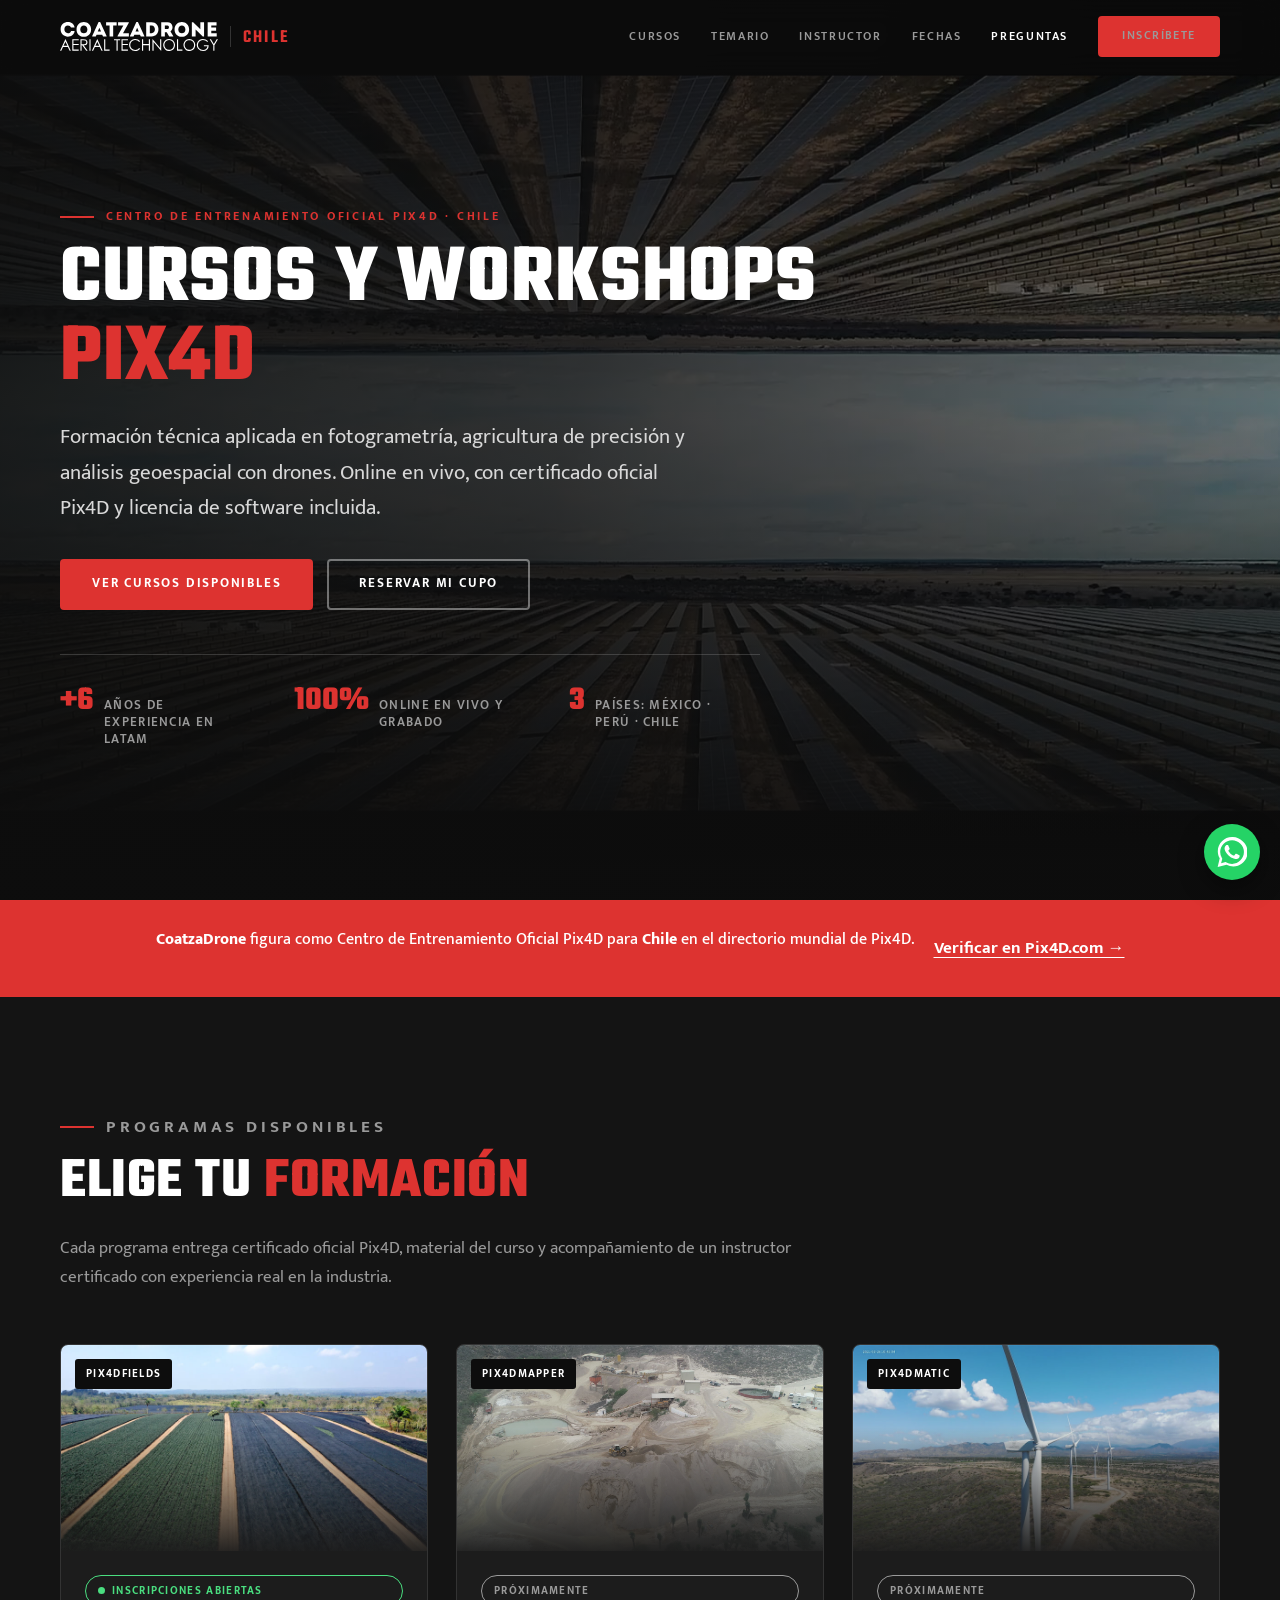
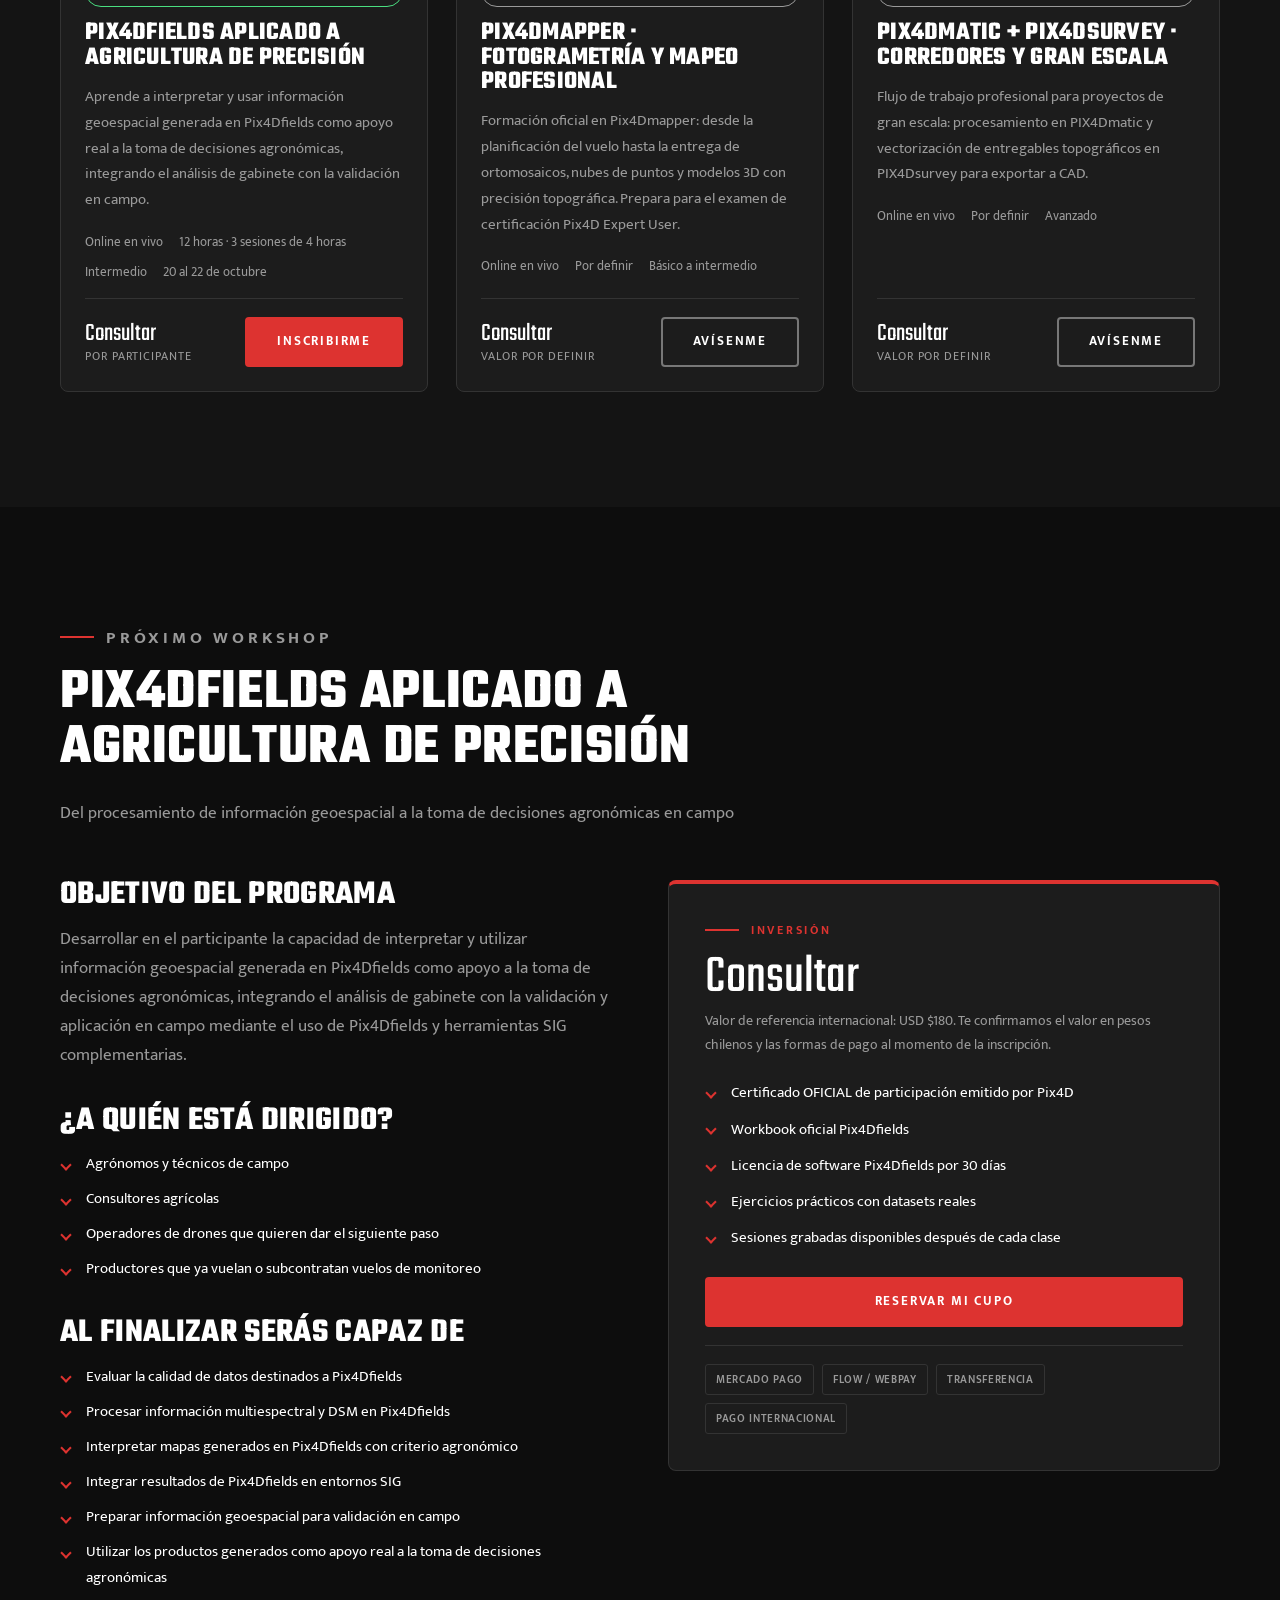
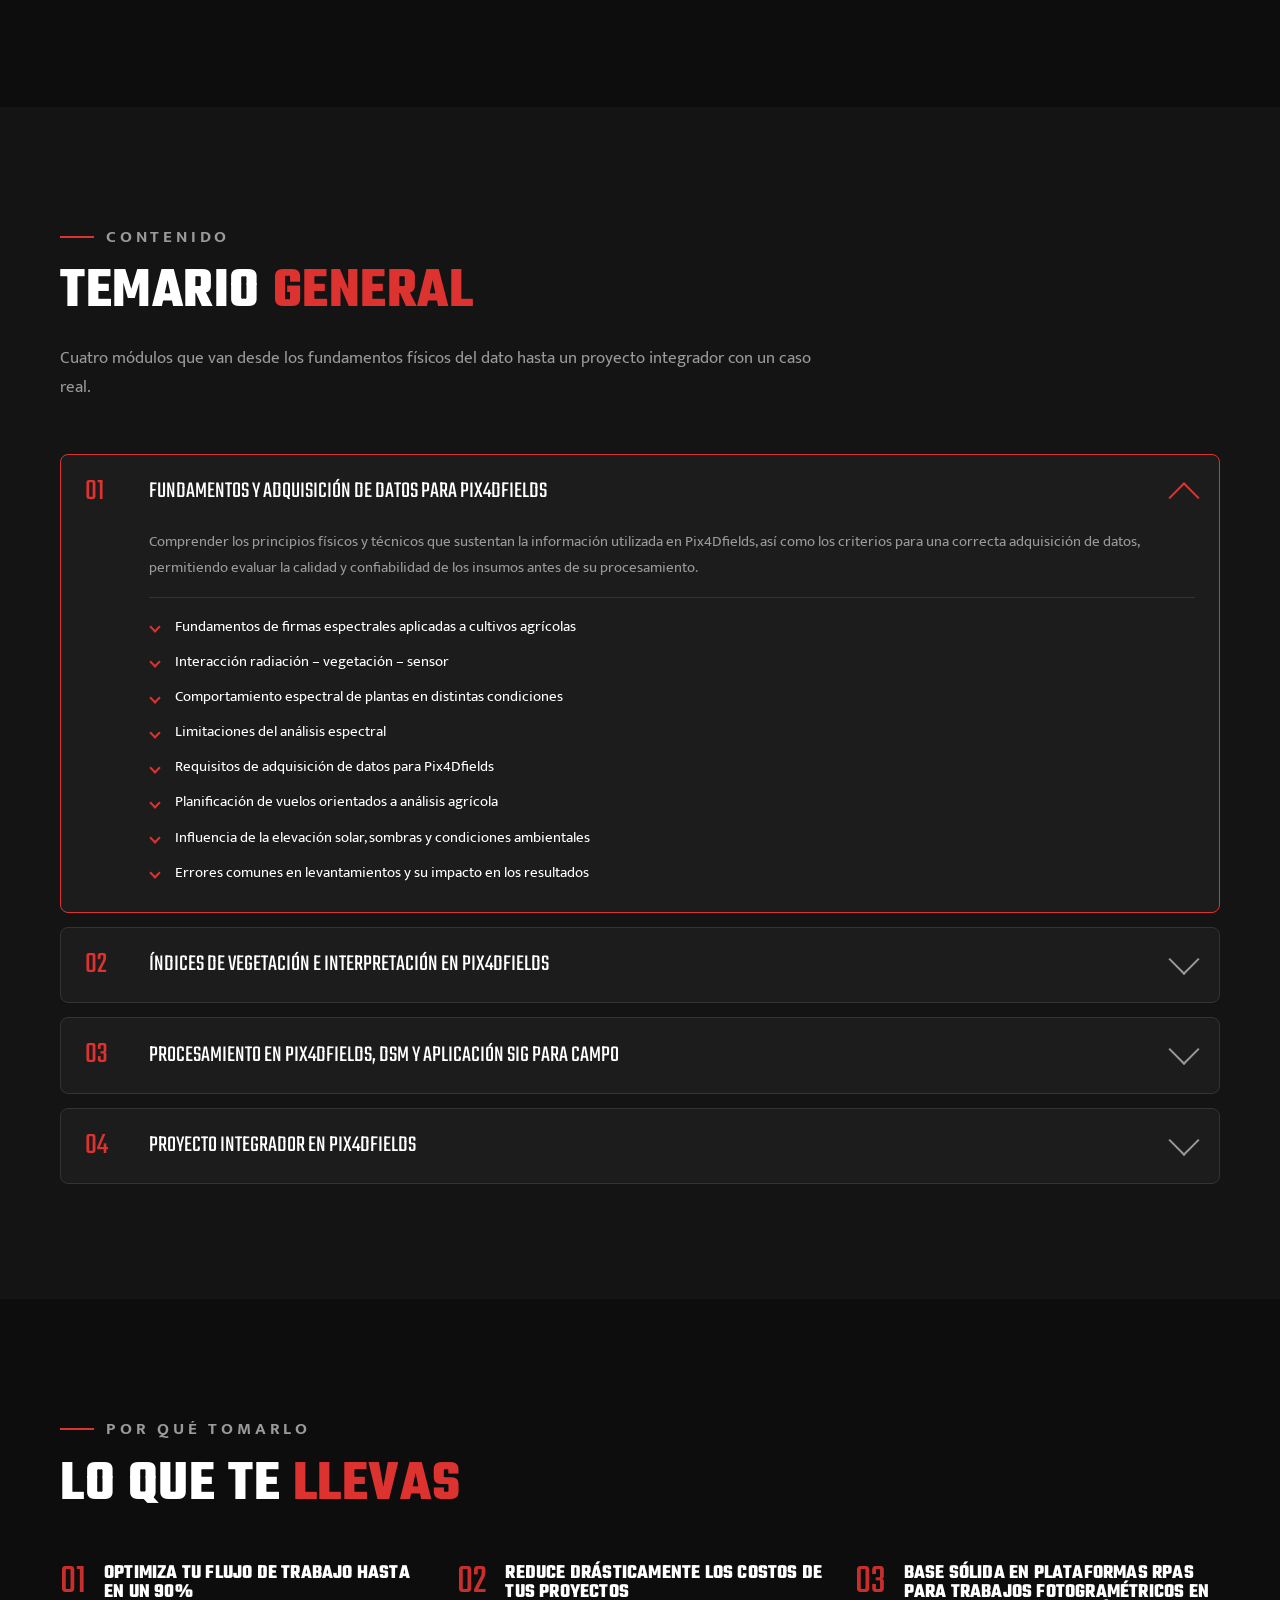
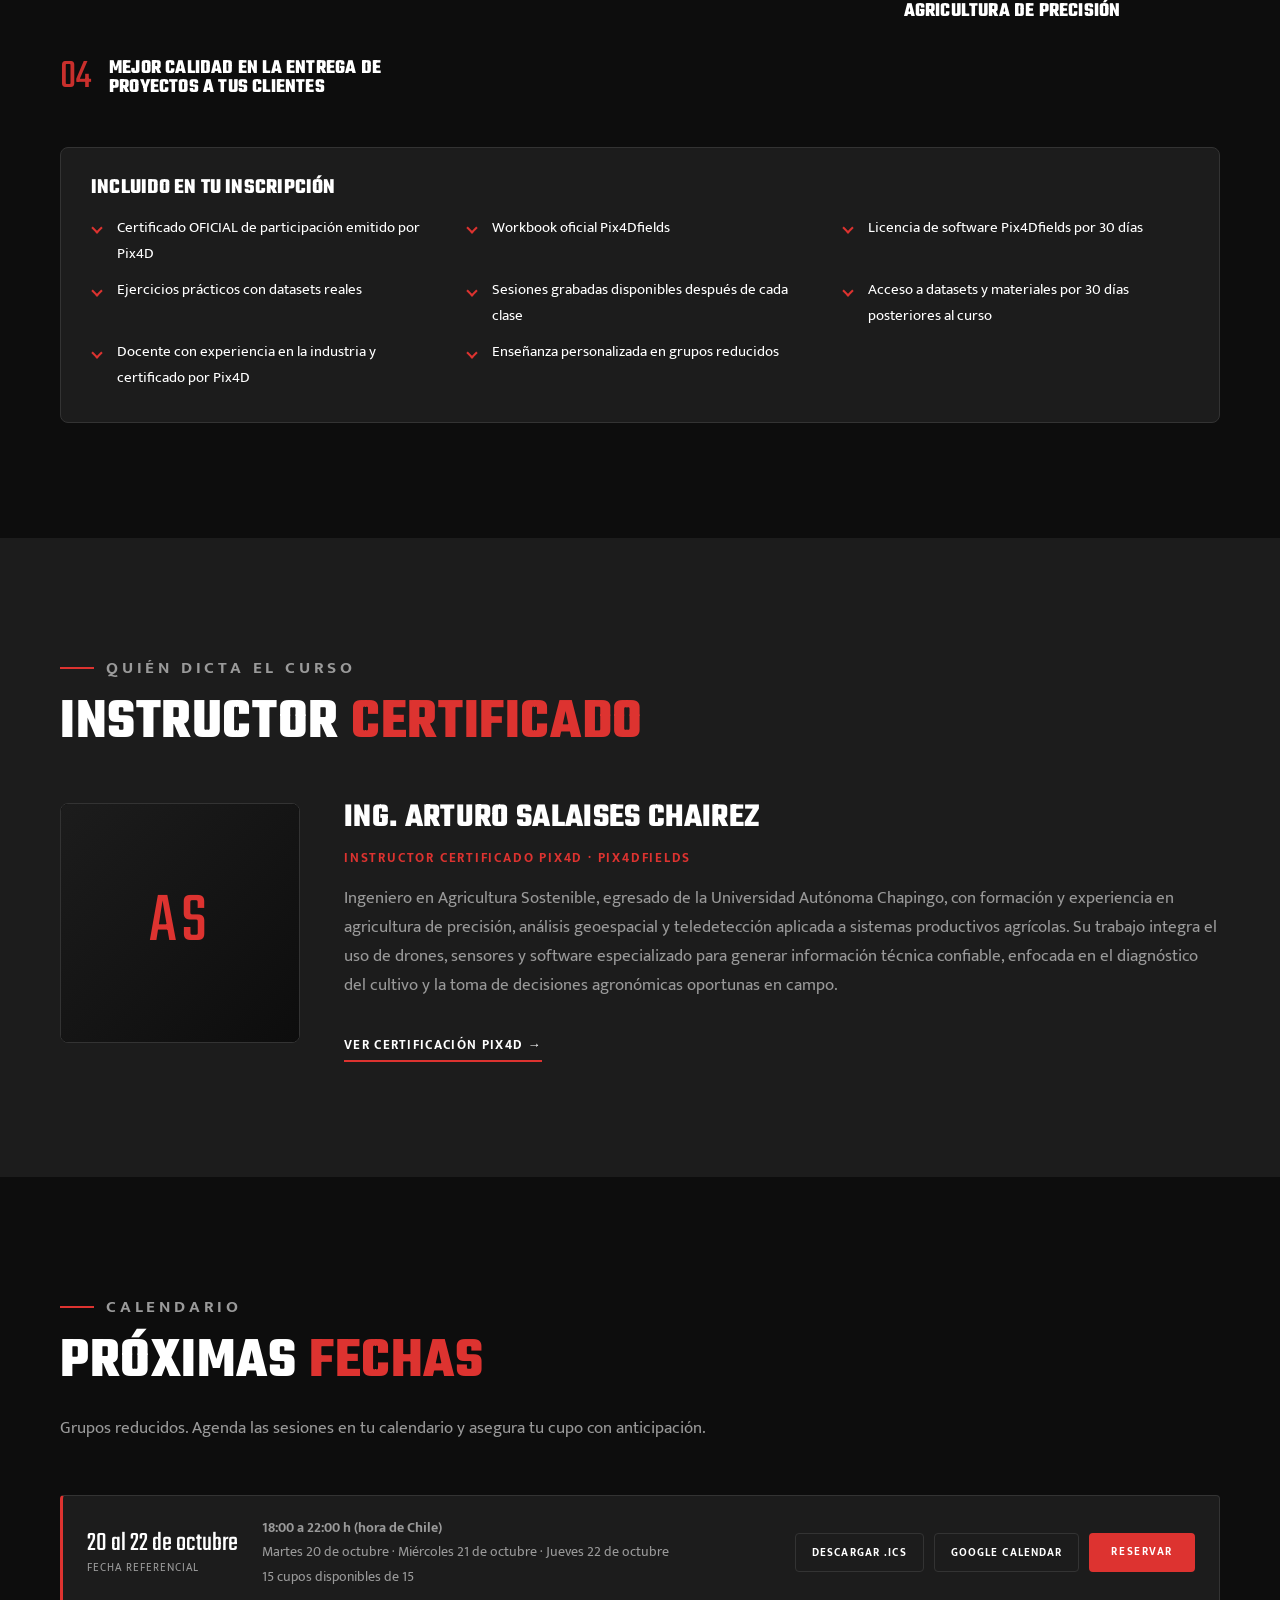
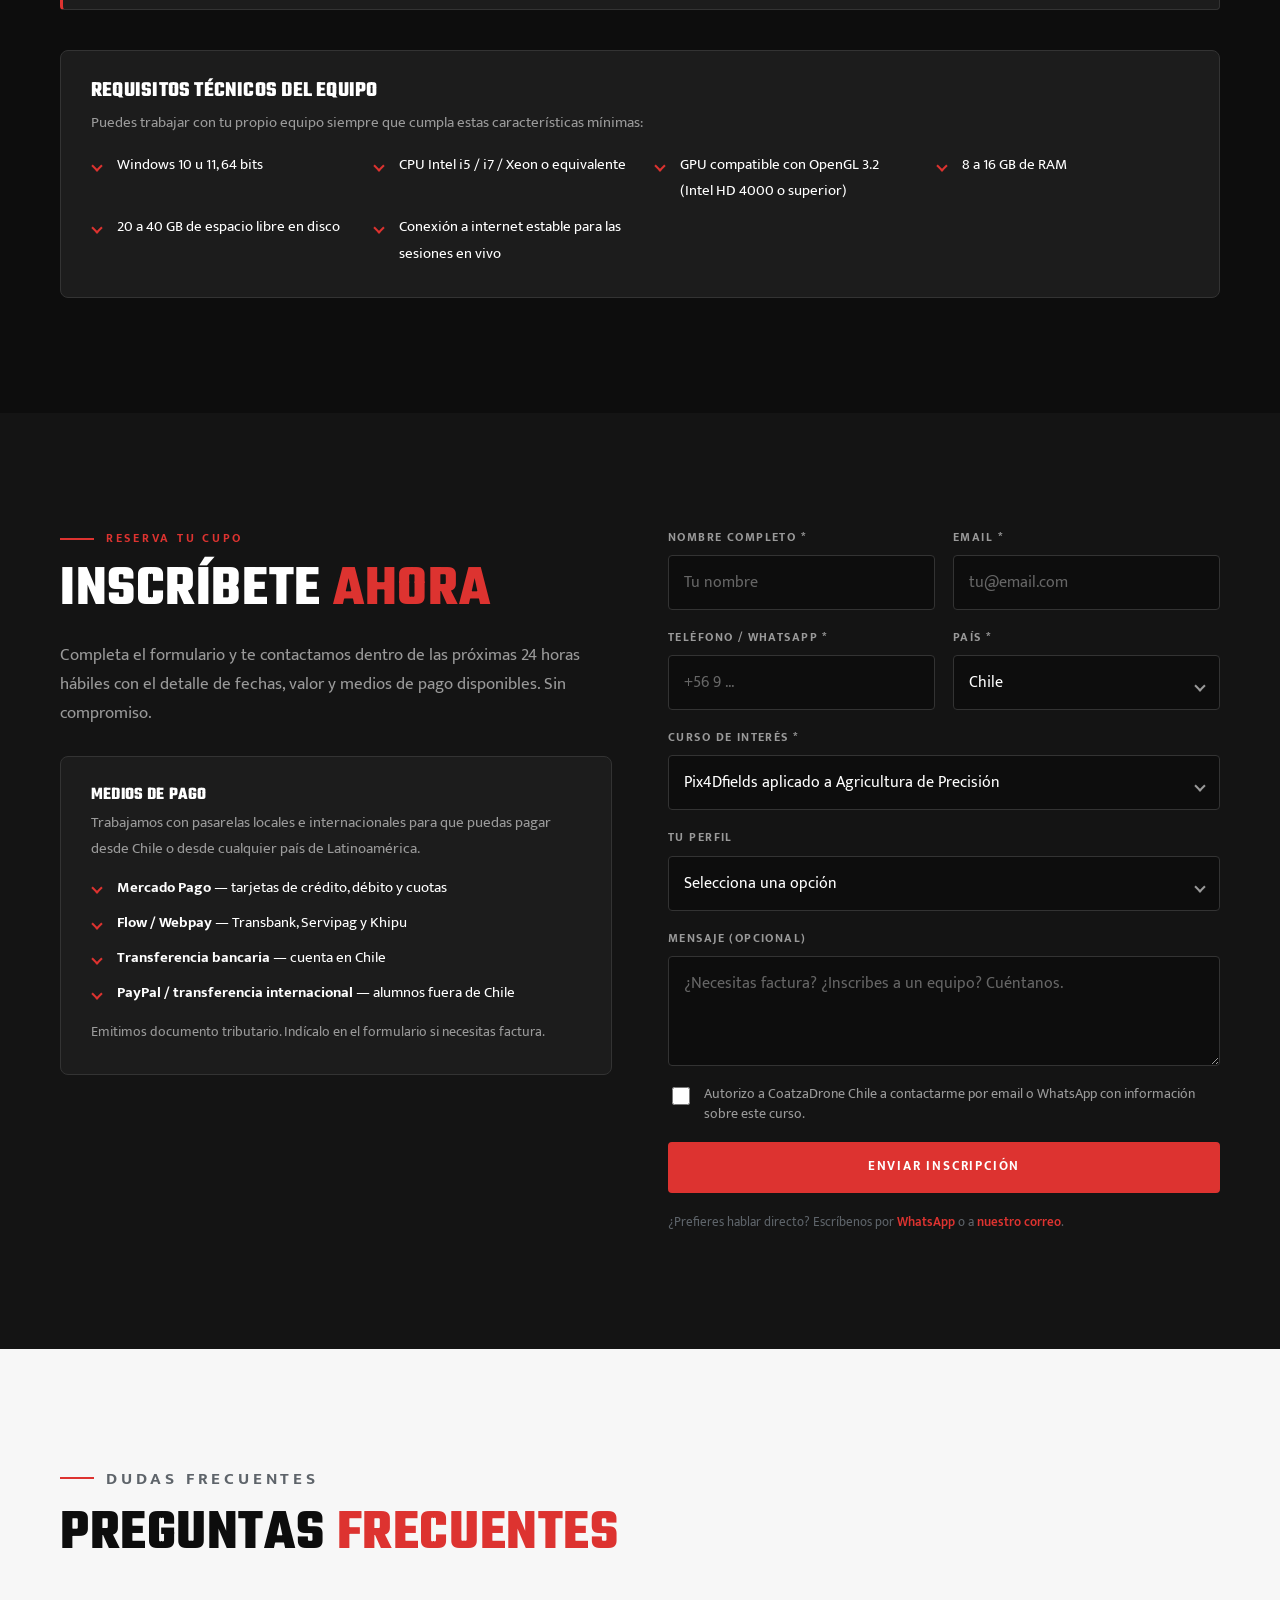
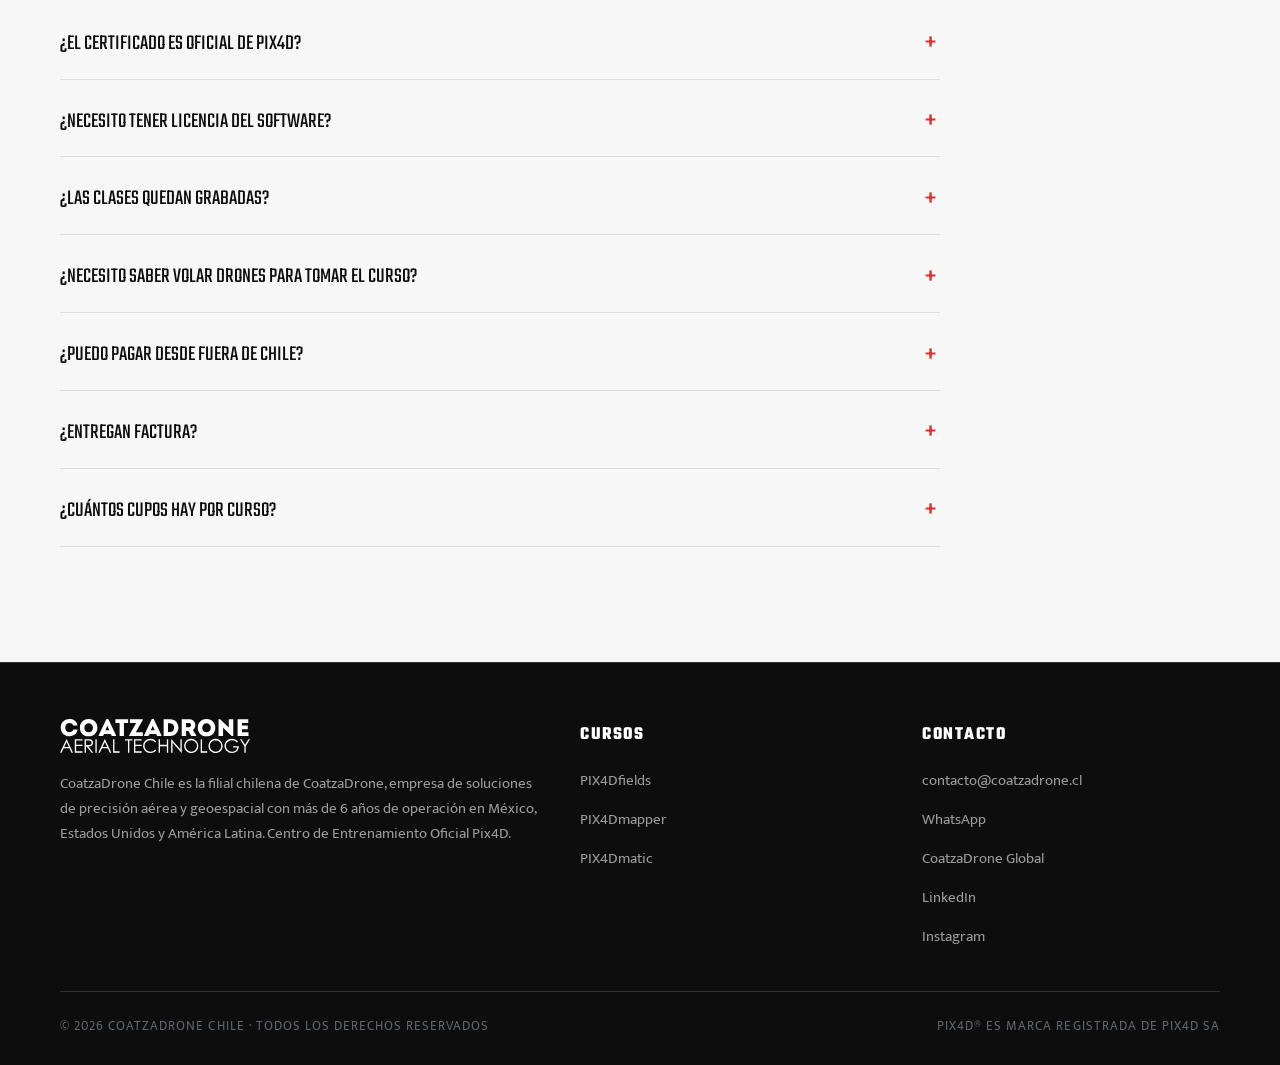
==== index.html @ f312f583 "Conecta los links de pago: botones automaticos de Mercado Pago y Flow Al cargar una URL en pagos.* d" ====
<!doctype html>
<html lang="es-CL">
<head>
<meta charset="utf-8">
<meta name="viewport" content="width=device-width, initial-scale=1, viewport-fit=cover">
<title>Cursos y Workshops Pix4D en Chile | CoatzaDrone Chile</title>
<meta name="description" content="Centro de Entrenamiento Oficial Pix4D en Chile. Cursos y workshops online en vivo de Pix4Dfields, Pix4Dmapper y PIX4Dmatic con certificado oficial Pix4D, workbook oficial y licencia de software.">
<link rel="canonical" href="https://coatzadrone.cl/">
<meta name="robots" content="index, follow, max-image-preview:large">

<!-- Open Graph / redes -->
<meta property="og:type" content="website">
<meta property="og:locale" content="es_CL">
<meta property="og:site_name" content="CoatzaDrone Chile">
<meta property="og:title" content="Cursos y Workshops Pix4D en Chile | CoatzaDrone Chile">
<meta property="og:description" content="Centro de Entrenamiento Oficial Pix4D en Chile. Certificado oficial Pix4D, workbook oficial y licencia de software incluida.">
<meta property="og:url" content="https://coatzadrone.cl/">
<meta property="og:image" content="https://coatzadrone.cl/assets/img/Coatzadrone-hero-bg.jpg">
<meta name="twitter:card" content="summary_large_image">

<link rel="icon" href="assets/img/favicon.svg" type="image/svg+xml">
<link rel="apple-touch-icon" href="assets/img/favicon.svg">
<meta name="theme-color" content="#0D0D0D">

<link rel="preconnect" href="https://fonts.googleapis.com">
<link rel="preconnect" href="https://fonts.gstatic.com" crossorigin>
<link href="https://fonts.googleapis.com/css2?family=Mukta:wght@300;400;500;600;700;800&family=Teko:wght@400;500;600;700&display=swap" rel="stylesheet">
<link rel="stylesheet" href="assets/css/styles.css">

<!-- Datos estructurados: organización + cursos (se completa dinámicamente en app.js) -->
<script type="application/ld+json">
{
  "@context": "https://schema.org",
  "@type": "EducationalOrganization",
  "name": "CoatzaDrone Chile",
  "alternateName": "CoatzaDrone",
  "url": "https://coatzadrone.cl/",
  "logo": "https://coatzadrone.cl/assets/img/logo-coatzadrone.svg",
  "description": "Centro de Entrenamiento Oficial Pix4D en Chile. Capacitación en fotogrametría, agricultura de precisión y análisis geoespacial con drones.",
  "areaServed": { "@type": "Country", "name": "Chile" },
  "parentOrganization": { "@type": "Organization", "name": "CoatzaDrone", "url": "https://coatzadrone.com/" }
}
</script>
</head>
<body>

<!-- ============ HEADER ============ -->
<header class="header" id="header">
  <div class="header__inner">
    <a class="marca" href="/" aria-label="CoatzaDrone Chile — inicio">
      <img src="assets/img/logo-coatzadrone.svg" alt="CoatzaDrone" width="158" height="28">
      <span class="marca__pais">CHILE</span>
    </a>

    <button class="menu-btn" id="menuBtn" aria-expanded="false" aria-controls="nav" aria-label="Abrir menú">
      <span></span>
    </button>

    <nav class="nav" id="nav">
      <a href="#cursos">Cursos</a>
      <a href="#temario">Temario</a>
      <a href="#instructor">Instructor</a>
      <a href="#fechas">Fechas</a>
      <a href="#faq">Preguntas</a>
      <a class="btn btn--primario" href="#inscripcion">Inscríbete</a>
    </nav>
  </div>
</header>

<main>

<!-- ============ HERO ============ -->
<section class="hero">
  <div class="hero__bg" aria-hidden="true"></div>
  <div class="contenedor">
    <div class="hero__contenido">
      <p class="eyebrow">Centro de Entrenamiento Oficial Pix4D · Chile</p>
      <h1>Cursos y Workshops <span class="rojo">Pix4D</span></h1>
      <p class="hero__sub">
        Formación técnica aplicada en fotogrametría, agricultura de precisión y análisis
        geoespacial con drones. Online en vivo, con certificado oficial Pix4D y
        licencia de software incluida.
      </p>
      <div class="hero__acciones">
        <a class="btn btn--primario" href="#cursos">Ver cursos disponibles</a>
        <a class="btn btn--fantasma" href="#inscripcion">Reservar mi cupo</a>
      </div>
      <div class="hero__datos">
        <div class="dato">
          <span class="dato__num">+6</span>
          <span class="dato__txt">Años de experiencia en LATAM</span>
        </div>
        <div class="dato">
          <span class="dato__num">100%</span>
          <span class="dato__txt">Online en vivo y grabado</span>
        </div>
        <div class="dato">
          <span class="dato__num">3</span>
          <span class="dato__txt">Países: México · Perú · Chile</span>
        </div>
      </div>
    </div>
  </div>
</section>

<!-- ============ CREDENCIAL PIX4D ============ -->
<section class="credencial">
  <div class="contenedor credencial__inner">
    <p class="credencial__txt">
      <strong>CoatzaDrone</strong> figura como Centro de Entrenamiento Oficial Pix4D para <strong>Chile</strong>
      en el directorio mundial de Pix4D.
    </p>
    <a href="https://training.pix4d.com/pages/locate-a-pix4d-trusted-training-center"
       target="_blank" rel="noopener noreferrer">Verificar en Pix4D.com →</a>
  </div>
</section>

<!-- ============ CURSOS ============ -->
<section class="seccion seccion--carbon" id="cursos">
  <div class="contenedor">
    <div class="encabezado-seccion revelar">
      <p class="eyebrow">Programas disponibles</p>
      <h2>Elige tu <span class="rojo">formación</span></h2>
      <p>
        Cada programa entrega certificado oficial Pix4D, material del curso y acompañamiento
        de un instructor certificado con experiencia real en la industria.
      </p>
    </div>
    <div class="grid-cursos" id="gridCursos">
      <!-- Renderizado desde data/cursos.json -->
    </div>
  </div>
</section>

<!-- ============ CURSO DESTACADO ============ -->
<section class="seccion" id="destacado">
  <div class="contenedor">
    <div class="encabezado-seccion revelar">
      <p class="eyebrow">Próximo workshop</p>
      <h2 id="destacadoTitulo">—</h2>
      <p id="destacadoSubtitulo"></p>
    </div>

    <div class="grid-2" style="align-items:start; gap:56px">
      <div class="revelar">
        <h3>Objetivo del programa</h3>
        <p id="destacadoObjetivo" style="color:var(--gris)"></p>

        <h3 style="margin-top:36px">¿A quién está dirigido?</h3>
        <ul class="lista-check" id="destacadoDirigido"></ul>

        <h3 style="margin-top:36px">Al finalizar serás capaz de</h3>
        <ul class="lista-check" id="destacadoResultados"></ul>
      </div>

      <div class="revelar">
        <div class="precio-caja" id="precioCaja">
          <p class="eyebrow" style="margin-bottom:10px">Inversión</p>
          <div class="precio-caja__monto" id="precioMonto">Consultar</div>
          <p class="precio-caja__nota" id="precioNota"></p>
          <ul id="precioIncluye"></ul>
          <div id="botonesPago" hidden></div>
          <a class="btn btn--primario btn--bloque" href="#inscripcion" data-evento="cta_precio">Reservar mi cupo</a>
          <div class="medios-pago">
            <span class="medio">Mercado Pago</span>
            <span class="medio">Flow / Webpay</span>
            <span class="medio">Transferencia</span>
            <span class="medio">Pago internacional</span>
          </div>
        </div>
      </div>
    </div>
  </div>
</section>

<!-- ============ TEMARIO ============ -->
<section class="seccion seccion--carbon" id="temario">
  <div class="contenedor">
    <div class="encabezado-seccion revelar">
      <p class="eyebrow">Contenido</p>
      <h2>Temario <span class="rojo">general</span></h2>
      <p>Cuatro módulos que van desde los fundamentos físicos del dato hasta un proyecto integrador con un caso real.</p>
    </div>
    <div class="modulos" id="modulos"></div>
  </div>
</section>

<!-- ============ BENEFICIOS ============ -->
<section class="seccion">
  <div class="contenedor">
    <div class="encabezado-seccion revelar">
      <p class="eyebrow">Por qué tomarlo</p>
      <h2>Lo que te <span class="rojo">llevas</span></h2>
    </div>
    <div class="grid-2 revelar" id="beneficios" style="gap:32px"></div>

    <div class="bloque revelar" style="margin-top:44px">
      <h4>Incluido en tu inscripción</h4>
      <ul class="lista-check" id="incluye" style="margin-top:16px; grid-template-columns:repeat(auto-fit,minmax(280px,1fr)); display:grid; gap:10px 28px"></ul>
    </div>
  </div>
</section>

<!-- ============ INSTRUCTOR ============ -->
<section class="seccion seccion--grafito" id="instructor">
  <div class="contenedor">
    <div class="encabezado-seccion revelar">
      <p class="eyebrow">Quién dicta el curso</p>
      <h2>Instructor <span class="rojo">certificado</span></h2>
    </div>
    <div class="instructor revelar" id="instructorBloque"></div>
  </div>
</section>

<!-- ============ FECHAS / CALENDARIO ============ -->
<section class="seccion" id="fechas">
  <div class="contenedor">
    <div class="encabezado-seccion revelar">
      <p class="eyebrow">Calendario</p>
      <h2>Próximas <span class="rojo">fechas</span></h2>
      <p>Grupos reducidos. Agenda las sesiones en tu calendario y asegura tu cupo con anticipación.</p>
    </div>
    <div class="cohortes revelar" id="cohortes"></div>

    <div class="bloque revelar" id="requisitos" style="margin-top:40px"></div>
  </div>
</section>

<!-- ============ INSCRIPCIÓN ============ -->
<section class="seccion seccion--carbon" id="inscripcion">
  <div class="contenedor">
    <div class="grid-2" style="gap:56px; align-items:start">
      <div class="revelar">
        <p class="eyebrow">Reserva tu cupo</p>
        <h2>Inscríbete <span class="rojo">ahora</span></h2>
        <p style="color:var(--gris)">
          Completa el formulario y te contactamos dentro de las próximas 24 horas hábiles con
          el detalle de fechas, valor y medios de pago disponibles. Sin compromiso.
        </p>

        <div class="bloque" style="margin-top:28px">
          <h4 style="font-size:1.1rem">Medios de pago</h4>
          <p style="color:var(--gris); font-size:.93rem; margin-bottom:14px">
            Trabajamos con pasarelas locales e internacionales para que puedas pagar desde
            Chile o desde cualquier país de Latinoamérica.
          </p>
          <ul class="lista-check" style="font-size:.92rem">
            <li><strong>Mercado Pago</strong> — tarjetas de crédito, débito y cuotas</li>
            <li><strong>Flow / Webpay</strong> — Transbank, Servipag y Khipu</li>
            <li><strong>Transferencia bancaria</strong> — cuenta en Chile</li>
            <li><strong>PayPal / transferencia internacional</strong> — alumnos fuera de Chile</li>
          </ul>
          <p style="color:var(--gris); font-size:.86rem; margin-top:14px">
            Emitimos documento tributario. Indícalo en el formulario si necesitas factura.
          </p>
        </div>
      </div>

      <div class="revelar">
        <form class="form-inscripcion" id="formInscripcion" novalidate>
          <div class="campo--doble">
            <div class="campo">
              <label for="nombre">Nombre completo *</label>
              <input type="text" id="nombre" name="nombre" required autocomplete="name" placeholder="Tu nombre">
            </div>
            <div class="campo">
              <label for="email">Email *</label>
              <input type="email" id="email" name="email" required autocomplete="email" placeholder="tu@email.com">
            </div>
          </div>

          <div class="campo--doble">
            <div class="campo">
              <label for="telefono">Teléfono / WhatsApp *</label>
              <input type="tel" id="telefono" name="telefono" required autocomplete="tel" placeholder="+56 9 ...">
            </div>
            <div class="campo campo--select">
              <label for="pais">País *</label>
              <select id="pais" name="pais" required>
                <option value="Chile" selected>Chile</option>
                <option value="México">México</option>
                <option value="Perú">Perú</option>
                <option value="Argentina">Argentina</option>
                <option value="Colombia">Colombia</option>
                <option value="Otro">Otro</option>
              </select>
            </div>
          </div>

          <div class="campo campo--select">
            <label for="curso">Curso de interés *</label>
            <select id="curso" name="curso" required></select>
          </div>

          <div class="campo campo--select">
            <label for="perfil">Tu perfil</label>
            <select id="perfil" name="perfil">
              <option value="">Selecciona una opción</option>
              <option>Agrónomo / técnico de campo</option>
              <option>Consultor agrícola</option>
              <option>Operador de drones</option>
              <option>Topógrafo / geomensor</option>
              <option>Productor agrícola</option>
              <option>Empresa / capacitación de equipo</option>
              <option>Estudiante</option>
              <option>Otro</option>
            </select>
          </div>

          <div class="campo">
            <label for="mensaje">Mensaje (opcional)</label>
            <textarea id="mensaje" name="mensaje" placeholder="¿Necesitas factura? ¿Inscribes a un equipo? Cuéntanos."></textarea>
          </div>

          <label class="acepto">
            <input type="checkbox" id="acepto" name="acepto" required>
            <span>Autorizo a CoatzaDrone Chile a contactarme por email o WhatsApp con información sobre este curso.</span>
          </label>

          <input type="text" name="_gotcha" tabindex="-1" autocomplete="off" aria-hidden="true" style="position:absolute;left:-9999px">

          <button type="submit" class="btn btn--primario btn--bloque" id="btnEnviar">Enviar inscripción</button>
          <div class="form-estado" id="formEstado" role="status" aria-live="polite"></div>

          <p style="font-size:.82rem; color:var(--gris-osc); margin:0">
            ¿Prefieres hablar directo? Escríbenos por
            <a id="enlaceWa" href="#" target="_blank" rel="noopener" style="color:var(--rojo); font-weight:600">WhatsApp</a>
            o a <a id="enlaceMail" href="#" style="color:var(--rojo); font-weight:600">nuestro correo</a>.
          </p>
        </form>
      </div>
    </div>
  </div>
</section>

<!-- ============ FAQ ============ -->
<section class="seccion seccion--claro" id="faq">
  <div class="contenedor">
    <div class="encabezado-seccion revelar">
      <p class="eyebrow">Dudas frecuentes</p>
      <h2>Preguntas <span class="rojo">frecuentes</span></h2>
    </div>
    <div class="faq revelar" id="faqLista"></div>
  </div>
</section>

</main>

<!-- ============ FOOTER ============ -->
<footer class="footer">
  <div class="contenedor">
    <div class="footer__grid">
      <div class="footer__marca">
        <img src="assets/img/logo-coatzadrone.svg" alt="CoatzaDrone Chile" width="190" height="34">
        <p>
          CoatzaDrone Chile es la filial chilena de CoatzaDrone, empresa de soluciones de
          precisión aérea y geoespacial con más de 6 años de operación en México, Estados
          Unidos y América Latina. Centro de Entrenamiento Oficial Pix4D.
        </p>
      </div>

      <div>
        <h5>Cursos</h5>
        <ul id="footerCursos"></ul>
      </div>

      <div>
        <h5>Contacto</h5>
        <ul>
          <li><a id="footerMail" href="#">contacto@coatzadrone.cl</a></li>
          <li><a id="footerWa" href="#" target="_blank" rel="noopener">WhatsApp</a></li>
          <li><a href="https://coatzadrone.com" target="_blank" rel="noopener">CoatzaDrone Global</a></li>
          <li><a href="https://www.linkedin.com/company/coatzadrone/" target="_blank" rel="noopener">LinkedIn</a></li>
          <li><a href="https://www.instagram.com/coatzadrone_oficial/" target="_blank" rel="noopener">Instagram</a></li>
        </ul>
      </div>
    </div>

    <div class="footer__legal">
      <span>© <span id="anio">2026</span> CoatzaDrone Chile · Todos los derechos reservados</span>
      <span>Pix4D® es marca registrada de Pix4D SA</span>
    </div>
  </div>
</footer>

<a class="wa-flotante" id="waFlotante" href="#" target="_blank" rel="noopener" aria-label="Escríbenos por WhatsApp">
  <svg viewBox="0 0 24 24" aria-hidden="true"><path d="M17.47 14.38c-.3-.15-1.75-.86-2.02-.96-.27-.1-.47-.15-.67.15s-.77.96-.94 1.16c-.17.2-.35.22-.64.07-.3-.15-1.25-.46-2.38-1.47-.88-.78-1.47-1.75-1.64-2.05-.17-.3-.02-.46.13-.61.13-.13.3-.35.45-.52.15-.17.2-.3.3-.5.1-.2.05-.37-.02-.52-.08-.15-.67-1.6-.92-2.2-.24-.58-.49-.5-.67-.51h-.57c-.2 0-.52.07-.79.37-.27.3-1.04 1.02-1.04 2.48s1.07 2.88 1.22 3.08c.15.2 2.1 3.2 5.08 4.49.71.3 1.26.49 1.69.63.71.22 1.36.19 1.87.12.57-.09 1.75-.72 2-1.41.25-.69.25-1.28.17-1.41-.07-.13-.27-.2-.57-.35zM12.04 21.5h-.01a9.46 9.46 0 0 1-4.82-1.32l-.35-.2-3.58.94.96-3.49-.23-.36a9.42 9.42 0 0 1-1.45-5.04c0-5.22 4.26-9.47 9.49-9.47 2.53 0 4.91.99 6.7 2.78a9.42 9.42 0 0 1 2.78 6.7c-.01 5.22-4.26 9.46-9.49 9.46zM20.5 3.49A11.36 11.36 0 0 0 12.04 0C5.76 0 .65 5.1.64 11.38c0 2 .53 3.96 1.53 5.68L.54 24l7.1-1.86a11.36 11.36 0 0 0 5.43 1.38h.01c6.28 0 11.39-5.11 11.39-11.39 0-3.04-1.18-5.9-3.33-8.05z"/></svg>
</a>

<script src="assets/js/app.js"></script>
</body>
</html>
---- assets/css/styles.css ----
/* ==========================================================================
   COATZADRONE CHILE — Sistema de diseño
   Gráfica corporativa heredada de coatzadrone.com
   Tipografías: Teko (display) + Mukta (texto) · Acento: #DD3330
   ========================================================================== */

:root {
  /* Marca */
  --rojo:        #DD3330;
  --rojo-osc:    #B02824;
  --rojo-claro:  #FF4A46;

  /* Neutros oscuros */
  --negro:       #0D0D0D;
  --carbon:      #141414;
  --grafito:     #1C1C1C;
  --grafito-2:   #262626;
  --borde:       #333333;

  /* Neutros claros */
  --blanco:      #FFFFFF;
  --hueso:       #F7F7F7;
  --gris:        #9A9A9A;
  --gris-osc:    #5E646A;

  /* Tipografía */
  --display: 'Teko', 'Arial Narrow', sans-serif;
  --texto:   'Mukta', -apple-system, BlinkMacSystemFont, 'Segoe UI', Roboto, sans-serif;

  /* Métricas */
  --ancho:      1200px;
  --ancho-txt:  760px;
  --radio:      4px;
  --radio-lg:   8px;
  --transicion: 220ms cubic-bezier(.4, 0, .2, 1);
  --header-h:   74px;
}

/* ---------- Reset ---------- */
*, *::before, *::after { box-sizing: border-box; }

html {
  scroll-behavior: smooth;
  scroll-padding-top: calc(var(--header-h) + 16px);
  -webkit-text-size-adjust: 100%;
}

body {
  margin: 0;
  background: var(--negro);
  color: var(--blanco);
  font-family: var(--texto);
  font-size: 17px;
  line-height: 1.7;
  font-weight: 400;
  overflow-x: hidden;
  -webkit-font-smoothing: antialiased;
}

img { max-width: 100%; height: auto; display: block; }
a { color: inherit; text-decoration: none; }
button { font-family: inherit; cursor: pointer; }
[hidden] { display: none !important; }

h1, h2, h3, h4 {
  font-family: var(--display);
  font-weight: 700;
  text-transform: uppercase;
  line-height: 0.95;
  letter-spacing: 0.01em;
  margin: 0 0 .4em;
}

h1 { font-size: clamp(2.8rem, 7vw, 5.2rem); }
h2 { font-size: clamp(2.2rem, 5vw, 3.6rem); }
h3 { font-size: clamp(1.5rem, 3vw, 2.1rem); }
h4 { font-size: 1.35rem; }

p { margin: 0 0 1.1em; }
p:last-child { margin-bottom: 0; }

::selection { background: var(--rojo); color: var(--blanco); }

:focus-visible {
  outline: 3px solid var(--rojo-claro);
  outline-offset: 3px;
}

/* ---------- Utilidades ---------- */
.contenedor {
  width: 100%;
  max-width: var(--ancho);
  margin-inline: auto;
  padding-inline: 20px;
}

.seccion { padding-block: clamp(64px, 9vw, 120px); }
.seccion--claro { background: var(--hueso); color: var(--negro); }
.seccion--carbon { background: var(--carbon); }
.seccion--grafito { background: var(--grafito); }

.eyebrow {
  font-family: var(--texto);
  font-size: .78rem;
  font-weight: 700;
  letter-spacing: .22em;
  text-transform: uppercase;
  color: var(--rojo);
  margin: 0 0 14px;
  display: flex;
  align-items: center;
  gap: 12px;
}
.eyebrow::before {
  content: '';
  width: 34px;
  height: 2px;
  background: var(--rojo);
  flex: none;
}
.eyebrow--centrado { justify-content: center; }

.rojo { color: var(--rojo); }
.encabezado-seccion { max-width: var(--ancho-txt); margin-bottom: 52px; }
.encabezado-seccion.centrado { margin-inline: auto; text-align: center; }
.encabezado-seccion.centrado .eyebrow { justify-content: center; }
.encabezado-seccion p { color: var(--gris); font-size: 1.08rem; }
.seccion--claro .encabezado-seccion p { color: var(--gris-osc); }

/* ---------- Botones ---------- */
.btn {
  display: inline-flex;
  align-items: center;
  justify-content: center;
  gap: 10px;
  padding: 15px 30px;
  border: 2px solid transparent;
  border-radius: var(--radio);
  font-size: .8rem;
  font-weight: 700;
  letter-spacing: .14em;
  text-transform: uppercase;
  transition: var(--transicion);
  text-align: center;
  line-height: 1.3;
}
.btn--primario { background: var(--rojo); color: var(--blanco); border-color: var(--rojo); }
.btn--primario:hover { background: var(--rojo-osc); border-color: var(--rojo-osc); transform: translateY(-2px); }
.btn--fantasma { border-color: rgba(255,255,255,.4); color: var(--blanco); }
.btn--fantasma:hover { border-color: var(--blanco); background: rgba(255,255,255,.08); }
.seccion--claro .btn--fantasma { border-color: rgba(0,0,0,.25); color: var(--negro); }
.seccion--claro .btn--fantasma:hover { border-color: var(--negro); background: rgba(0,0,0,.05); }
.btn--bloque { width: 100%; }
.btn[disabled], .btn--inactivo {
  opacity: .45;
  pointer-events: none;
}

/* ---------- Header ---------- */
.header {
  position: fixed;
  inset: 0 0 auto 0;
  z-index: 100;
  height: var(--header-h);
  display: flex;
  align-items: center;
  background: rgba(13,13,13,.6);
  backdrop-filter: blur(14px);
  -webkit-backdrop-filter: blur(14px);
  border-bottom: 1px solid transparent;
  transition: background var(--transicion), border-color var(--transicion);
  padding-top: env(safe-area-inset-top, 0px);
}
.header.compacto {
  background: rgba(13,13,13,.96);
  border-bottom-color: var(--borde);
}
.header__inner {
  width: 100%;
  max-width: var(--ancho);
  margin-inline: auto;
  padding-inline: 20px;
  display: flex;
  align-items: center;
  gap: 24px;
}
.marca { display: flex; align-items: center; gap: 12px; flex: none; }
.marca img { width: 158px; }
.marca__pais {
  font-family: var(--display);
  font-size: 1.15rem;
  font-weight: 600;
  letter-spacing: .12em;
  color: var(--rojo);
  border-left: 1px solid var(--borde);
  padding-left: 12px;
  line-height: 1;
  padding-top: 3px;
}
.nav { margin-left: auto; display: flex; align-items: center; gap: 30px; }
.nav a {
  font-size: .78rem;
  font-weight: 600;
  letter-spacing: .13em;
  text-transform: uppercase;
  color: var(--gris);
  transition: color var(--transicion);
  position: relative;
}
.nav a:hover, .nav a.activo { color: var(--blanco); }
.nav a::after {
  content: '';
  position: absolute;
  left: 0; bottom: -7px;
  width: 0; height: 2px;
  background: var(--rojo);
  transition: width var(--transicion);
}
.nav a:hover::after { width: 100%; }
.header .btn { padding: 11px 22px; font-size: .72rem; }

.menu-btn {
  display: none;
  margin-left: auto;
  width: 44px; height: 44px;
  background: none;
  border: 1px solid var(--borde);
  border-radius: var(--radio);
  color: var(--blanco);
  align-items: center;
  justify-content: center;
}
.menu-btn span {
  display: block;
  width: 20px; height: 2px;
  background: currentColor;
  position: relative;
  transition: var(--transicion);
}
.menu-btn span::before, .menu-btn span::after {
  content: ''; position: absolute; left: 0;
  width: 20px; height: 2px; background: currentColor;
  transition: var(--transicion);
}
.menu-btn span::before { top: -6px; }
.menu-btn span::after { top: 6px; }
.menu-btn[aria-expanded="true"] span { background: transparent; }
.menu-btn[aria-expanded="true"] span::before { top: 0; transform: rotate(45deg); }
.menu-btn[aria-expanded="true"] span::after { top: 0; transform: rotate(-45deg); }

/* ---------- Hero ---------- */
.hero {
  position: relative;
  min-height: 100svh;
  display: flex;
  align-items: center;
  padding-top: calc(var(--header-h) + 40px);
  padding-bottom: 60px;
  overflow: hidden;
}
.hero__bg {
  position: absolute; inset: 0;
  background: url('../img/Coatzadrone-hero-bg.jpg') center/cover no-repeat;
  transform: scale(1.04);
}
.hero__bg::after {
  content: '';
  position: absolute; inset: 0;
  background:
    linear-gradient(105deg, rgba(13,13,13,.95) 0%, rgba(13,13,13,.82) 45%, rgba(13,13,13,.45) 100%),
    linear-gradient(0deg, var(--negro) 0%, rgba(13,13,13,0) 55%);
}
.hero .contenedor { position: relative; z-index: 2; }
.hero__contenido { max-width: 820px; }
.hero h1 { margin-bottom: 20px; }
.hero h1 .rojo { display: block; }
.hero__sub {
  font-size: clamp(1.05rem, 2vw, 1.3rem);
  color: #D8D8D8;
  max-width: 640px;
  margin-bottom: 34px;
}
.hero__acciones { display: flex; flex-wrap: wrap; gap: 14px; margin-bottom: 44px; }

.hero__datos {
  display: flex;
  flex-wrap: wrap;
  gap: 14px 40px;
  padding-top: 30px;
  border-top: 1px solid rgba(255,255,255,.16);
  max-width: 700px;
}
.dato { display: flex; align-items: baseline; gap: 10px; }
.dato__num {
  font-family: var(--display);
  font-size: 2.1rem;
  font-weight: 700;
  line-height: 1;
  color: var(--rojo);
}
.dato__txt {
  font-size: .82rem;
  text-transform: uppercase;
  letter-spacing: .1em;
  color: var(--gris);
  font-weight: 600;
  line-height: 1.3;
  max-width: 150px;
}

/* ---------- Franja de credencial Pix4D ---------- */
.credencial { background: var(--rojo); color: var(--blanco); padding-block: 26px; }
.credencial__inner {
  display: flex;
  align-items: center;
  justify-content: center;
  flex-wrap: wrap;
  gap: 10px 20px;
  text-align: center;
}
.credencial__txt { font-size: 1rem; font-weight: 500; }
.credencial__txt strong { font-weight: 800; }
.credencial a {
  font-weight: 700;
  text-decoration: underline;
  text-underline-offset: 4px;
  white-space: nowrap;
  transition: opacity var(--transicion);
}
.credencial a:hover { opacity: .75; }

/* ---------- Tarjetas de curso ---------- */
.grid-cursos {
  display: grid;
  grid-template-columns: repeat(auto-fill, minmax(330px, 1fr));
  gap: 28px;
}
.curso-card {
  display: flex;
  flex-direction: column;
  background: var(--grafito);
  border: 1px solid var(--borde);
  border-radius: var(--radio-lg);
  overflow: hidden;
  transition: var(--transicion);
}
.curso-card:hover { transform: translateY(-5px); border-color: var(--rojo); }
.curso-card__media { position: relative; aspect-ratio: 16 / 9; background: var(--grafito-2); }
.curso-card__media img { width: 100%; height: 100%; object-fit: cover; }
.curso-card__media::after {
  content: ''; position: absolute; inset: 0;
  background: linear-gradient(0deg, rgba(28,28,28,.95) 0%, rgba(28,28,28,0) 60%);
}
.curso-card__software {
  position: absolute;
  top: 14px; left: 14px;
  z-index: 2;
  background: var(--negro);
  color: var(--blanco);
  font-size: .68rem;
  font-weight: 700;
  letter-spacing: .12em;
  text-transform: uppercase;
  padding: 6px 11px;
  border-radius: 3px;
}
.curso-card__cuerpo { padding: 24px; display: flex; flex-direction: column; flex: 1; gap: 14px; }
.curso-card h3 { margin: 0; font-size: 1.6rem; }
.curso-card__resumen { color: var(--gris); font-size: .95rem; margin: 0; }
.curso-card__meta {
  display: flex;
  flex-wrap: wrap;
  gap: 8px 16px;
  font-size: .82rem;
  color: var(--gris);
  padding-top: 4px;
}
.curso-card__meta span { display: inline-flex; align-items: center; gap: 6px; }
.curso-card__pie {
  margin-top: auto;
  padding-top: 18px;
  border-top: 1px solid var(--borde);
  display: flex;
  align-items: center;
  justify-content: space-between;
  gap: 14px;
}
.curso-card__precio { font-family: var(--display); font-size: 1.6rem; line-height: 1; }
.curso-card__precio small {
  display: block;
  font-family: var(--texto);
  font-size: .72rem;
  letter-spacing: .08em;
  text-transform: uppercase;
  color: var(--gris);
  margin-top: 4px;
}

.pill {
  display: inline-flex;
  align-items: center;
  gap: 7px;
  font-size: .68rem;
  font-weight: 700;
  letter-spacing: .12em;
  text-transform: uppercase;
  padding: 6px 12px;
  border-radius: 100px;
  border: 1px solid currentColor;
}
.pill--abierto { color: #4ADE80; }
.pill--proximo { color: var(--gris); }
.pill--punto::before {
  content: '';
  width: 7px; height: 7px;
  border-radius: 50%;
  background: currentColor;
}

/* ---------- Temario (acordeón) ---------- */
.modulos { display: grid; gap: 14px; }
.modulo {
  background: var(--grafito);
  border: 1px solid var(--borde);
  border-radius: var(--radio-lg);
  overflow: hidden;
  transition: border-color var(--transicion);
}
.modulo[open] { border-color: var(--rojo); }
.modulo summary {
  list-style: none;
  cursor: pointer;
  padding: 22px 24px;
  display: flex;
  align-items: center;
  gap: 18px;
}
.modulo summary::-webkit-details-marker { display: none; }
.modulo__num {
  font-family: var(--display);
  font-size: 1.9rem;
  line-height: 1;
  color: var(--rojo);
  flex: none;
  width: 46px;
}
.modulo__titulo {
  font-family: var(--display);
  font-size: 1.45rem;
  text-transform: uppercase;
  line-height: 1.1;
  flex: 1;
}
.modulo__flecha {
  flex: none;
  width: 22px; height: 22px;
  border-right: 2px solid var(--gris);
  border-bottom: 2px solid var(--gris);
  transform: rotate(45deg) translate(-4px, -4px);
  transition: var(--transicion);
}
.modulo[open] .modulo__flecha { transform: rotate(-135deg) translate(-4px, -4px); border-color: var(--rojo); }
.modulo__cuerpo { padding: 0 24px 26px 88px; }
.modulo__objetivo {
  color: var(--gris);
  font-size: .95rem;
  padding-bottom: 16px;
  margin-bottom: 16px;
  border-bottom: 1px solid var(--borde);
}
.lista-check { list-style: none; padding: 0; margin: 0; display: grid; gap: 9px; }
.lista-check li { position: relative; padding-left: 26px; font-size: .96rem; }
.lista-check li::before {
  content: '';
  position: absolute;
  left: 2px; top: .62em;
  width: 8px; height: 8px;
  border-right: 2px solid var(--rojo);
  border-bottom: 2px solid var(--rojo);
  transform: rotate(45deg);
}
.seccion--claro .lista-check li::before { border-color: var(--rojo); }

/* ---------- Grid genérico de bloques ---------- */
.grid-2 { display: grid; grid-template-columns: repeat(auto-fit, minmax(300px, 1fr)); gap: 40px; }
.grid-3 { display: grid; grid-template-columns: repeat(auto-fit, minmax(260px, 1fr)); gap: 26px; }
.grid-4 { display: grid; grid-template-columns: repeat(auto-fit, minmax(220px, 1fr)); gap: 22px; }

.bloque {
  background: var(--grafito);
  border: 1px solid var(--borde);
  border-radius: var(--radio-lg);
  padding: 30px;
}
.seccion--claro .bloque { background: var(--blanco); border-color: #E2E2E2; }
.bloque h4 { color: inherit; }

.beneficio { display: flex; gap: 18px; align-items: flex-start; }
.beneficio__num {
  font-family: var(--display);
  font-size: 2.6rem;
  line-height: .9;
  color: var(--rojo);
  flex: none;
  opacity: .9;
}
.beneficio h4 { margin-bottom: 6px; font-size: 1.25rem; }
.beneficio p { color: var(--gris); font-size: .94rem; margin: 0; }
.seccion--claro .beneficio p { color: var(--gris-osc); }

/* ---------- Instructor ---------- */
.instructor { display: grid; grid-template-columns: 240px 1fr; gap: 44px; align-items: start; }
.instructor__foto {
  aspect-ratio: 1;
  border-radius: var(--radio-lg);
  background: var(--grafito-2) url('../img/Coatzadrone-hero-bg.jpg') center/cover;
  position: relative;
  overflow: hidden;
  border: 1px solid var(--borde);
}
.instructor__foto img { width: 100%; height: 100%; object-fit: cover; }
.instructor__iniciales {
  position: absolute; inset: 0;
  display: grid; place-items: center;
  background: linear-gradient(135deg, var(--grafito) 0%, var(--negro) 100%);
  font-family: var(--display);
  font-size: 4.5rem;
  color: var(--rojo);
  letter-spacing: .05em;
}
.instructor__cargo {
  font-size: .8rem;
  font-weight: 700;
  letter-spacing: .14em;
  text-transform: uppercase;
  color: var(--rojo);
  margin-bottom: 14px;
}
.instructor__bio { color: var(--gris); }
.enlace-verificar {
  display: inline-flex;
  align-items: center;
  gap: 8px;
  margin-top: 16px;
  font-size: .82rem;
  font-weight: 700;
  letter-spacing: .1em;
  text-transform: uppercase;
  color: var(--blanco);
  border-bottom: 2px solid var(--rojo);
  padding-bottom: 3px;
  transition: var(--transicion);
}
.enlace-verificar:hover { color: var(--rojo); }

/* ---------- Precio / Inscripción ---------- */
.precio-caja {
  background: var(--grafito);
  border: 1px solid var(--borde);
  border-top: 4px solid var(--rojo);
  border-radius: var(--radio-lg);
  padding: 36px;
  position: sticky;
  top: calc(var(--header-h) + 24px);
}
.precio-caja__monto { font-family: var(--display); font-size: 3.4rem; line-height: 1; margin-bottom: 4px; }
.precio-caja__nota { font-size: .86rem; color: var(--gris); margin-bottom: 24px; }
.precio-caja ul { list-style: none; padding: 0; margin: 0 0 26px; display: grid; gap: 11px; }
.precio-caja li { position: relative; padding-left: 26px; font-size: .93rem; }
.precio-caja li::before {
  content: '';
  position: absolute; left: 2px; top: .6em;
  width: 8px; height: 8px;
  border-right: 2px solid var(--rojo);
  border-bottom: 2px solid var(--rojo);
  transform: rotate(45deg);
}

.medios-pago {
  display: flex;
  flex-wrap: wrap;
  gap: 8px;
  margin-top: 18px;
  padding-top: 18px;
  border-top: 1px solid var(--borde);
}
.medio {
  font-size: .7rem;
  font-weight: 600;
  letter-spacing: .06em;
  text-transform: uppercase;
  color: var(--gris);
  border: 1px solid var(--borde);
  border-radius: 3px;
  padding: 5px 10px;
}

/* ---------- Cohortes / calendario ---------- */
.cohortes { display: grid; gap: 14px; }
.cohorte {
  display: flex;
  flex-wrap: wrap;
  align-items: center;
  gap: 16px 24px;
  padding: 20px 24px;
  background: var(--grafito);
  border: 1px solid var(--borde);
  border-left: 3px solid var(--rojo);
  border-radius: var(--radio);
}
.cohorte__fecha { font-family: var(--display); font-size: 1.7rem; line-height: 1; min-width: 150px; }
.cohorte__detalle { font-size: .9rem; color: var(--gris); flex: 1; min-width: 200px; }
.cohorte__acciones { display: flex; gap: 10px; flex-wrap: wrap; margin-left: auto; }
.btn-mini {
  font-size: .7rem;
  font-weight: 700;
  letter-spacing: .1em;
  text-transform: uppercase;
  padding: 9px 16px;
  border: 1px solid var(--borde);
  border-radius: var(--radio);
  background: none;
  color: var(--blanco);
  transition: var(--transicion);
  display: inline-flex;
  align-items: center;
  gap: 7px;
}
.btn-mini:hover { border-color: var(--rojo); color: var(--rojo); }

/* ---------- FAQ ---------- */
.faq { display: grid; gap: 12px; max-width: 880px; }
.faq details {
  border-bottom: 1px solid #DDD;
  padding-bottom: 4px;
}
.seccion--claro .faq details { border-color: #DDD; }
.faq summary {
  list-style: none;
  cursor: pointer;
  padding: 18px 40px 18px 0;
  font-family: var(--display);
  font-size: 1.35rem;
  text-transform: uppercase;
  line-height: 1.15;
  position: relative;
  transition: color var(--transicion);
}
.faq summary::-webkit-details-marker { display: none; }
.faq summary:hover { color: var(--rojo); }
.faq summary::after {
  content: '+';
  position: absolute;
  right: 4px; top: 50%;
  transform: translateY(-50%);
  font-size: 1.7rem;
  font-weight: 400;
  color: var(--rojo);
  line-height: 1;
}
.faq details[open] summary::after { content: '–'; }
.faq__r { padding: 0 40px 20px 0; color: var(--gris-osc); }

/* ---------- Formulario ---------- */
.form-inscripcion { display: grid; gap: 18px; }
.campo { display: grid; gap: 7px; }
.campo--doble { display: grid; grid-template-columns: 1fr 1fr; gap: 18px; }
.campo label {
  font-size: .74rem;
  font-weight: 700;
  letter-spacing: .12em;
  text-transform: uppercase;
  color: var(--gris);
}
.campo input, .campo select, .campo textarea {
  width: 100%;
  background: var(--negro);
  border: 1px solid var(--borde);
  border-radius: var(--radio);
  color: var(--blanco);
  font-family: var(--texto);
  font-size: 1rem;
  padding: 13px 15px;
  transition: border-color var(--transicion);
}
.campo textarea { resize: vertical; min-height: 110px; }
.campo input:focus, .campo select:focus, .campo textarea:focus {
  outline: none;
  border-color: var(--rojo);
}
.campo input::placeholder, .campo textarea::placeholder { color: #666; }
.campo select { appearance: none; cursor: pointer; }
.campo--select { position: relative; }
.campo--select::after {
  content: '';
  position: absolute;
  right: 16px; bottom: 20px;
  width: 8px; height: 8px;
  border-right: 2px solid var(--gris);
  border-bottom: 2px solid var(--gris);
  transform: rotate(45deg);
  pointer-events: none;
}
.acepto {
  display: flex;
  gap: 11px;
  align-items: flex-start;
  font-size: .85rem;
  color: var(--gris);
  line-height: 1.5;
}
.acepto input { width: 18px; height: 18px; flex: none; margin-top: 3px; accent-color: var(--rojo); }
.form-estado { font-size: .92rem; padding: 14px 16px; border-radius: var(--radio); display: none; }
.form-estado.ok { display: block; background: rgba(74,222,128,.12); border: 1px solid #4ADE80; color: #4ADE80; }
.form-estado.error { display: block; background: rgba(221,51,48,.12); border: 1px solid var(--rojo); color: var(--rojo-claro); }

/* ---------- WhatsApp flotante ---------- */
.wa-flotante {
  position: fixed;
  right: 20px;
  bottom: calc(20px + env(safe-area-inset-bottom, 0px));
  z-index: 90;
  width: 56px; height: 56px;
  border-radius: 50%;
  background: #25D366;
  display: grid;
  place-items: center;
  box-shadow: 0 8px 26px rgba(0,0,0,.45);
  transition: var(--transicion);
}
.wa-flotante:hover { transform: scale(1.08); }
.wa-flotante svg { width: 30px; height: 30px; fill: #fff; }

/* ---------- Footer ---------- */
.footer { background: var(--negro); border-top: 1px solid var(--borde); padding-block: 56px 28px; }
.footer__grid {
  display: grid;
  grid-template-columns: 1.6fr 1fr 1fr;
  gap: 44px;
  padding-bottom: 40px;
  border-bottom: 1px solid var(--borde);
}
.footer__marca img { width: 190px; margin-bottom: 18px; }
.footer p { color: var(--gris); font-size: .93rem; }
.footer h5 {
  font-family: var(--display);
  font-size: 1.15rem;
  text-transform: uppercase;
  letter-spacing: .08em;
  margin: 0 0 16px;
}
.footer ul { list-style: none; padding: 0; margin: 0; display: grid; gap: 10px; }
.footer ul a { color: var(--gris); font-size: .93rem; transition: color var(--transicion); }
.footer ul a:hover { color: var(--rojo); }
.footer__legal {
  padding-top: 24px;
  display: flex;
  flex-wrap: wrap;
  gap: 10px 24px;
  justify-content: space-between;
  font-size: .8rem;
  color: var(--gris-osc);
  text-transform: uppercase;
  letter-spacing: .08em;
}

/* ---------- Animación de entrada ---------- */
.revelar { opacity: 0; transform: translateY(26px); transition: opacity .7s ease, transform .7s ease; }
.revelar.visible { opacity: 1; transform: none; }

@media (prefers-reduced-motion: reduce) {
  html { scroll-behavior: auto; }
  *, *::before, *::after { animation-duration: .01ms !important; transition-duration: .01ms !important; }
  .revelar { opacity: 1; transform: none; }
}

/* ---------- Responsive ---------- */
@media (max-width: 960px) {
  .instructor { grid-template-columns: 1fr; gap: 28px; }
  .instructor__foto { max-width: 220px; }
  .precio-caja { position: static; }
  .footer__grid { grid-template-columns: 1fr 1fr; }
  .footer__marca { grid-column: 1 / -1; }
}

@media (max-width: 820px) {
  :root { --header-h: 64px; }
  .menu-btn { display: flex; }
  .header .btn { display: none; }
  .nav {
    position: fixed;
    inset: var(--header-h) 0 auto 0;
    flex-direction: column;
    align-items: stretch;
    gap: 0;
    background: rgba(13,13,13,.99);
    border-bottom: 1px solid var(--borde);
    padding: 12px 20px 26px;
    margin: 0;
    transform: translateY(-120%);
    transition: transform var(--transicion);
    max-height: calc(100svh - var(--header-h));
    overflow-y: auto;
  }
  .nav.abierto { transform: none; }
  .nav a { padding: 15px 0; border-bottom: 1px solid var(--borde); font-size: .9rem; }
  .nav a::after { display: none; }
  .nav .btn { display: inline-flex; margin-top: 18px; }
  .marca img { width: 132px; }
  .marca__pais { font-size: 1rem; }
}

@media (max-width: 640px) {
  body { font-size: 16px; }
  .hero { min-height: auto; padding-top: calc(var(--header-h) + 64px); padding-bottom: 64px; }
  .hero__acciones .btn { width: 100%; }
  .hero__datos { gap: 18px 28px; }
  .dato__num { font-size: 1.7rem; }
  .modulo summary { padding: 18px; gap: 12px; }
  .modulo__num { width: 34px; font-size: 1.5rem; }
  .modulo__titulo { font-size: 1.2rem; }
  .modulo__cuerpo { padding: 0 18px 22px 18px; }
  .precio-caja { padding: 26px; }
  .precio-caja__monto { font-size: 2.6rem; }
  .campo--doble { grid-template-columns: 1fr; }
  .cohorte { padding: 18px; }
  .cohorte__acciones { margin-left: 0; width: 100%; }
  .footer__grid { grid-template-columns: 1fr; gap: 32px; }
  .bloque { padding: 24px; }
}
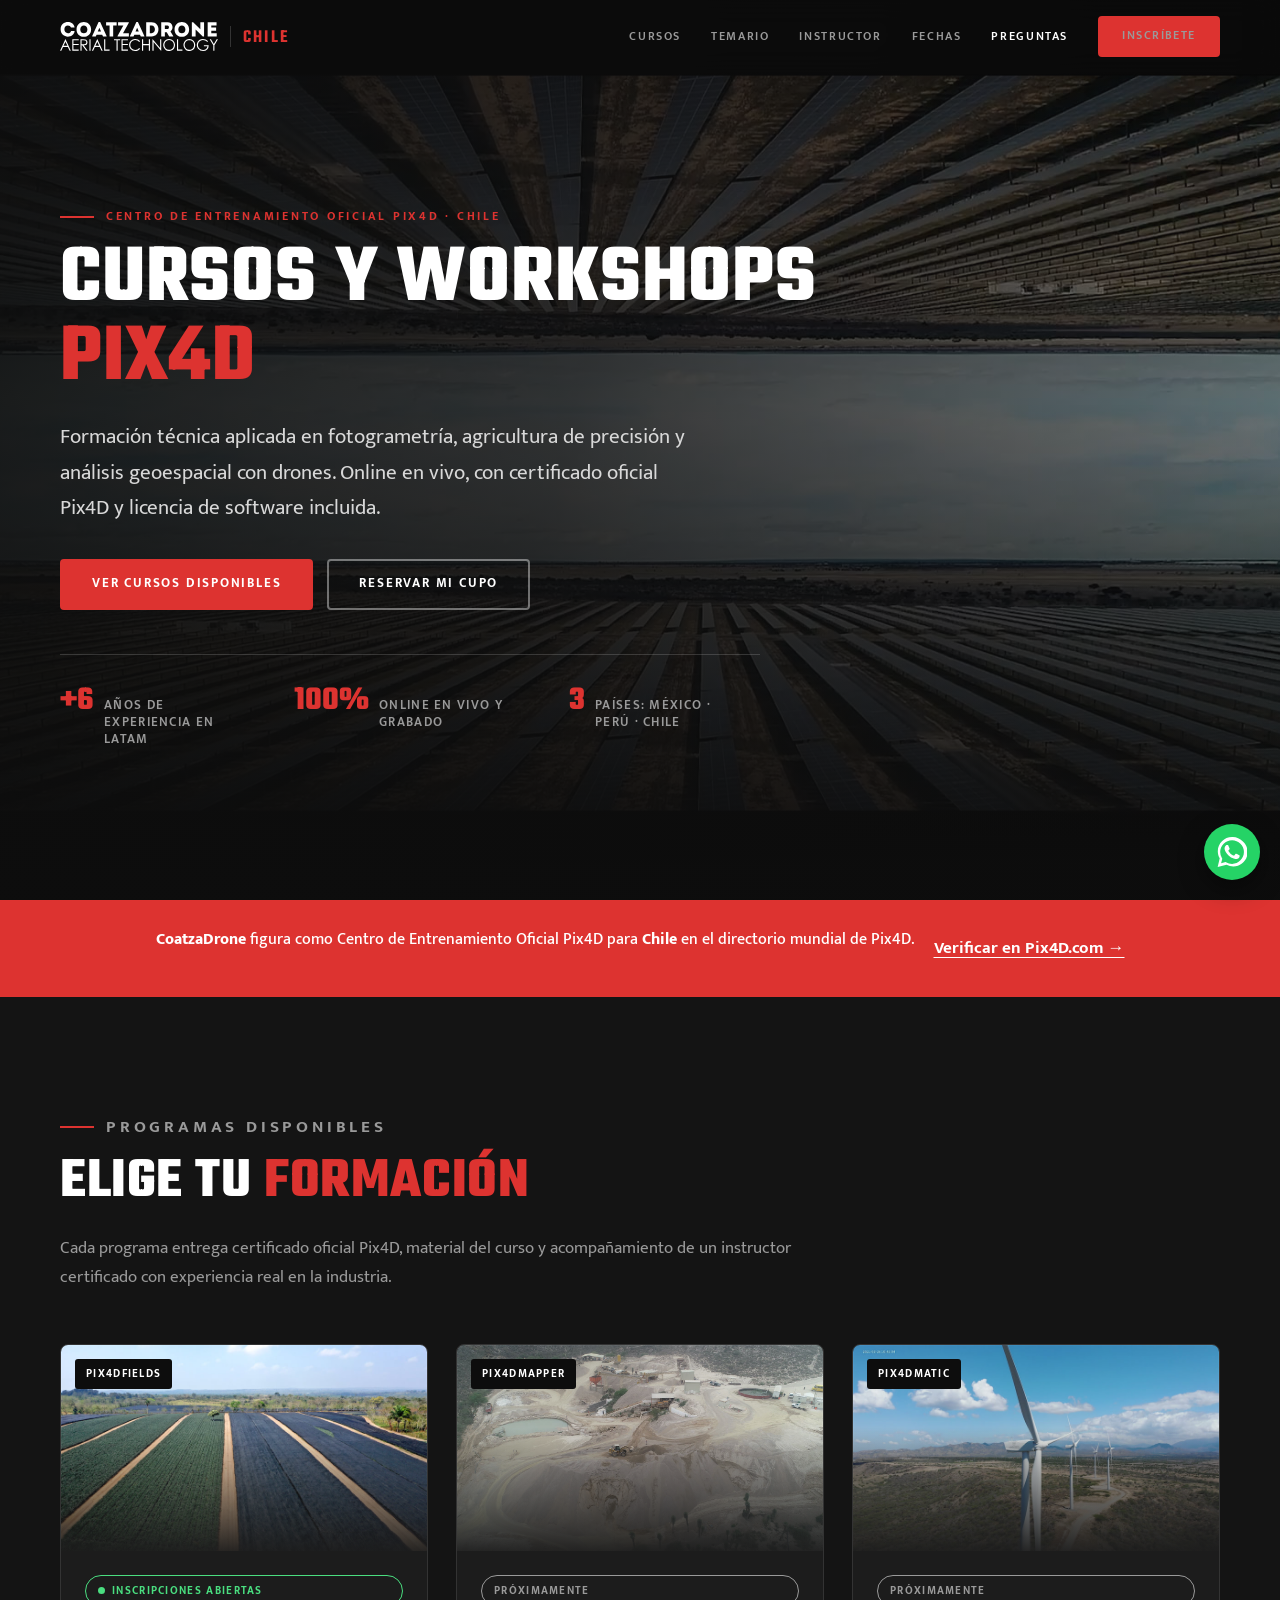
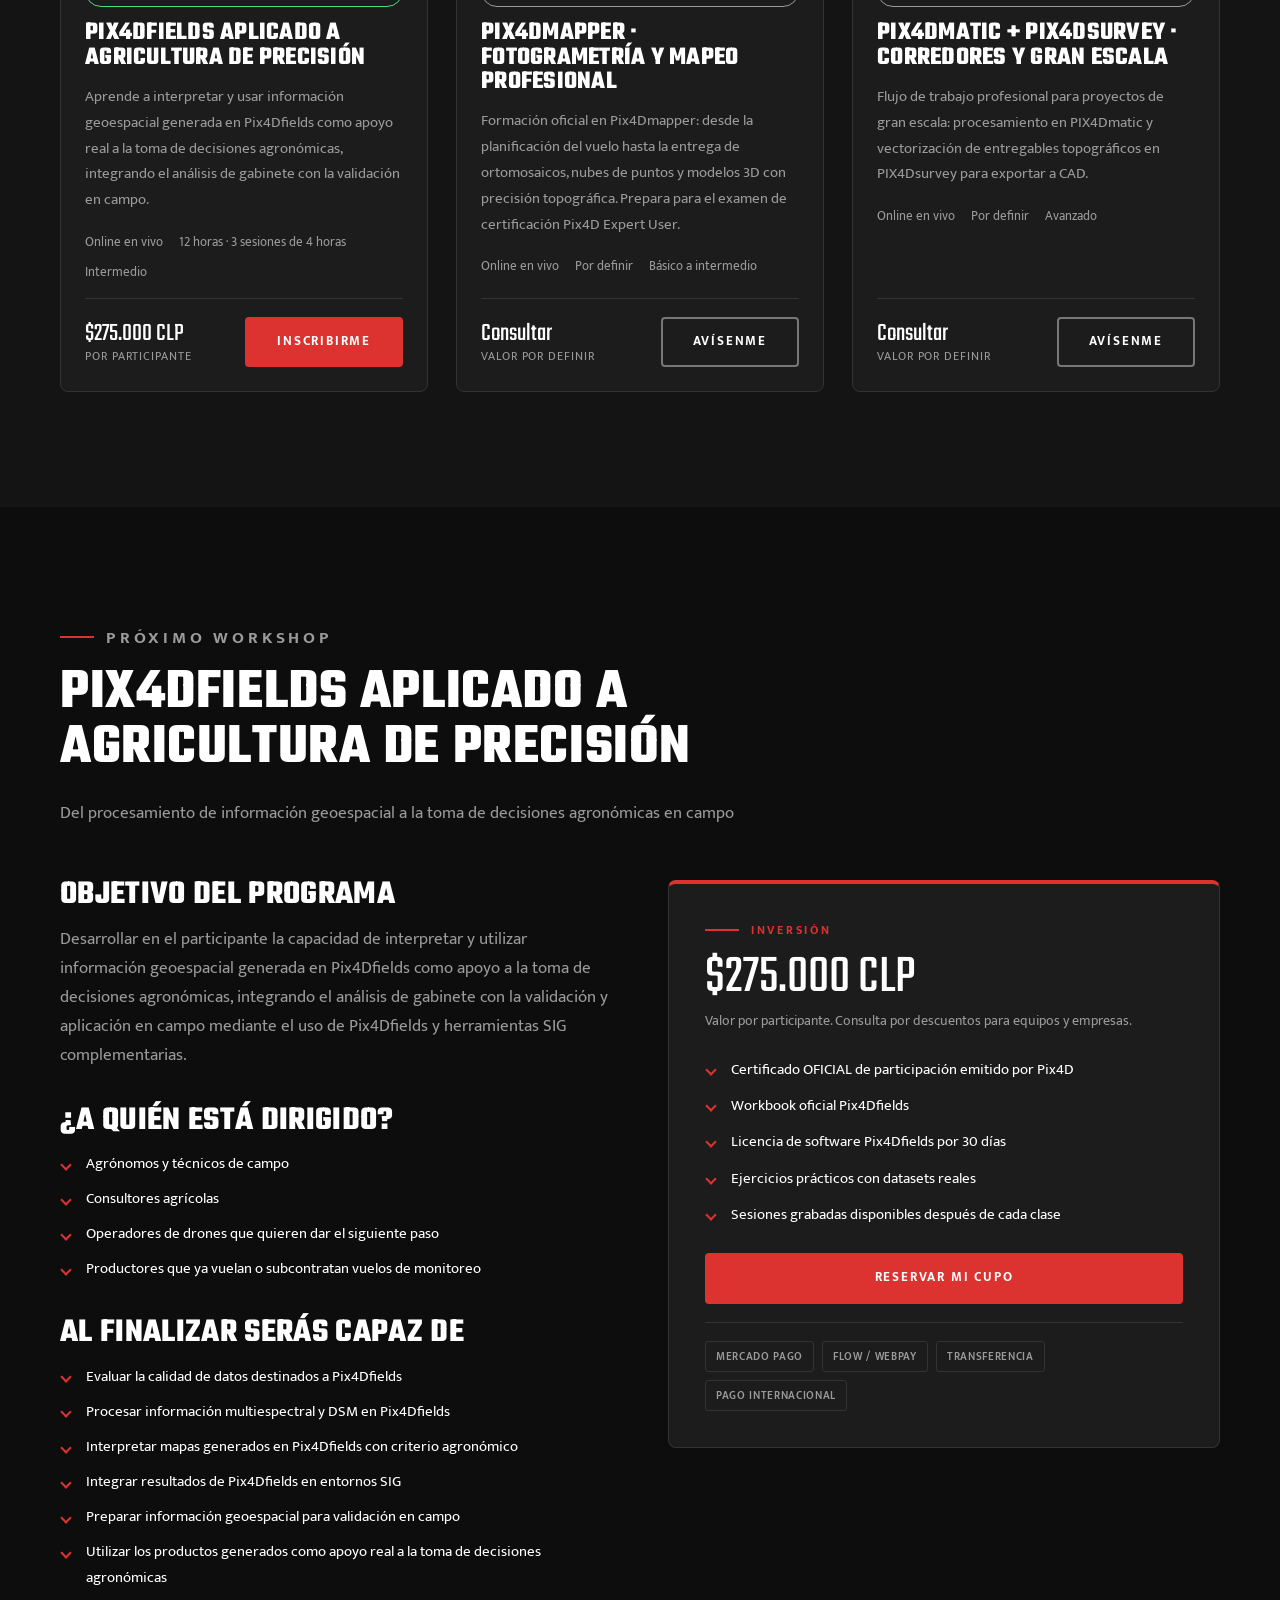
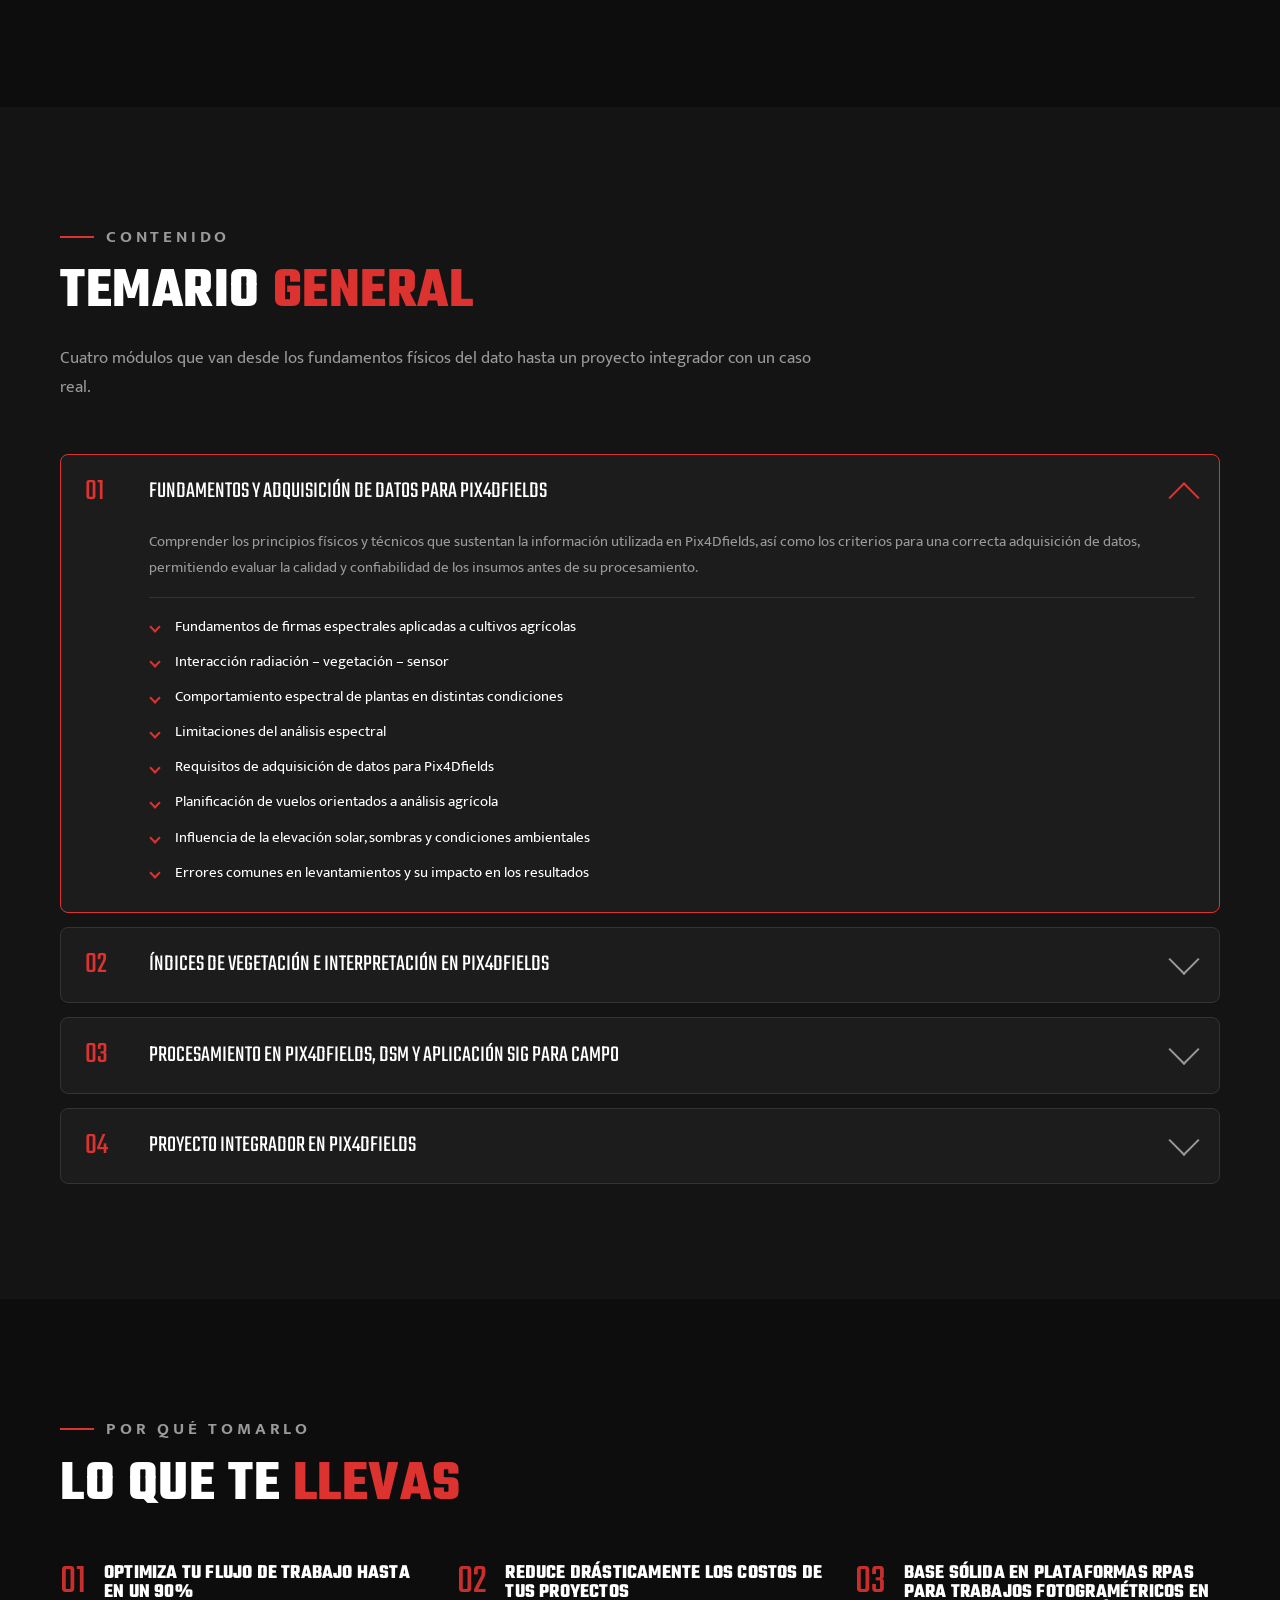
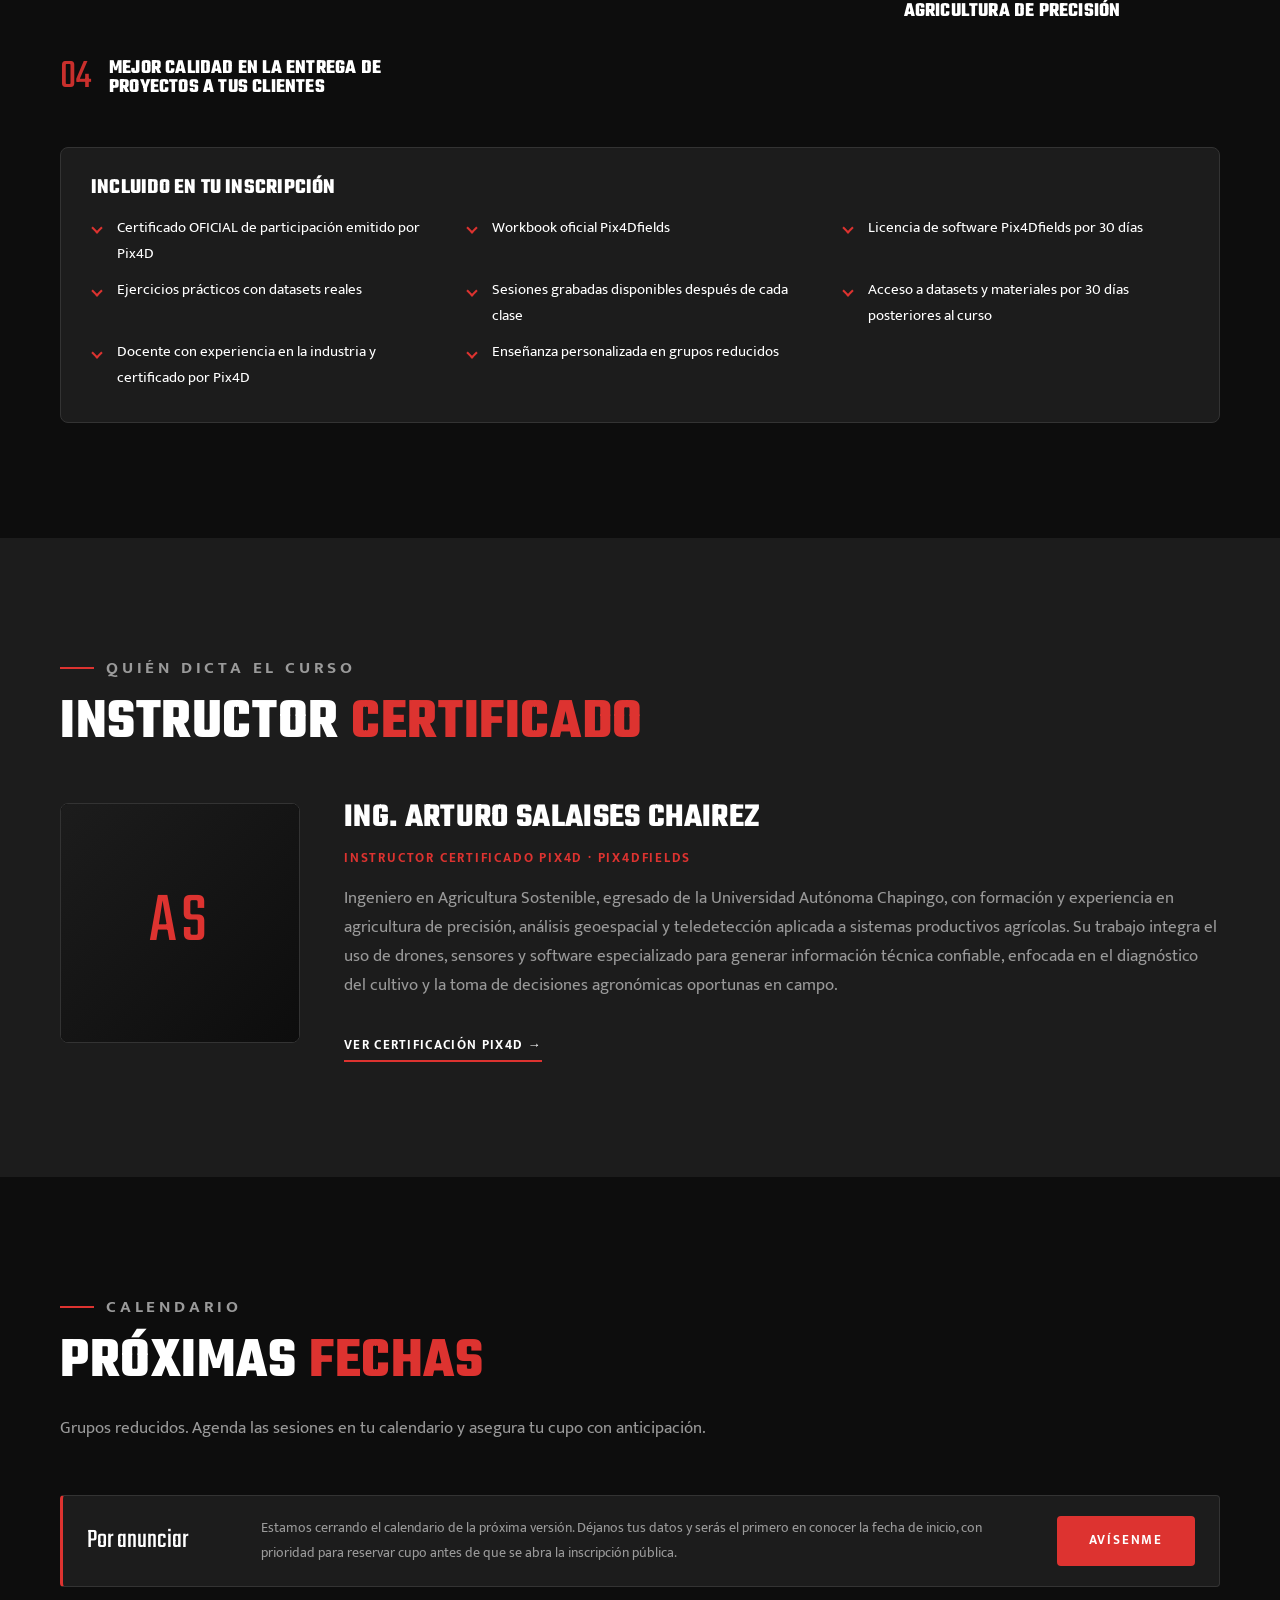
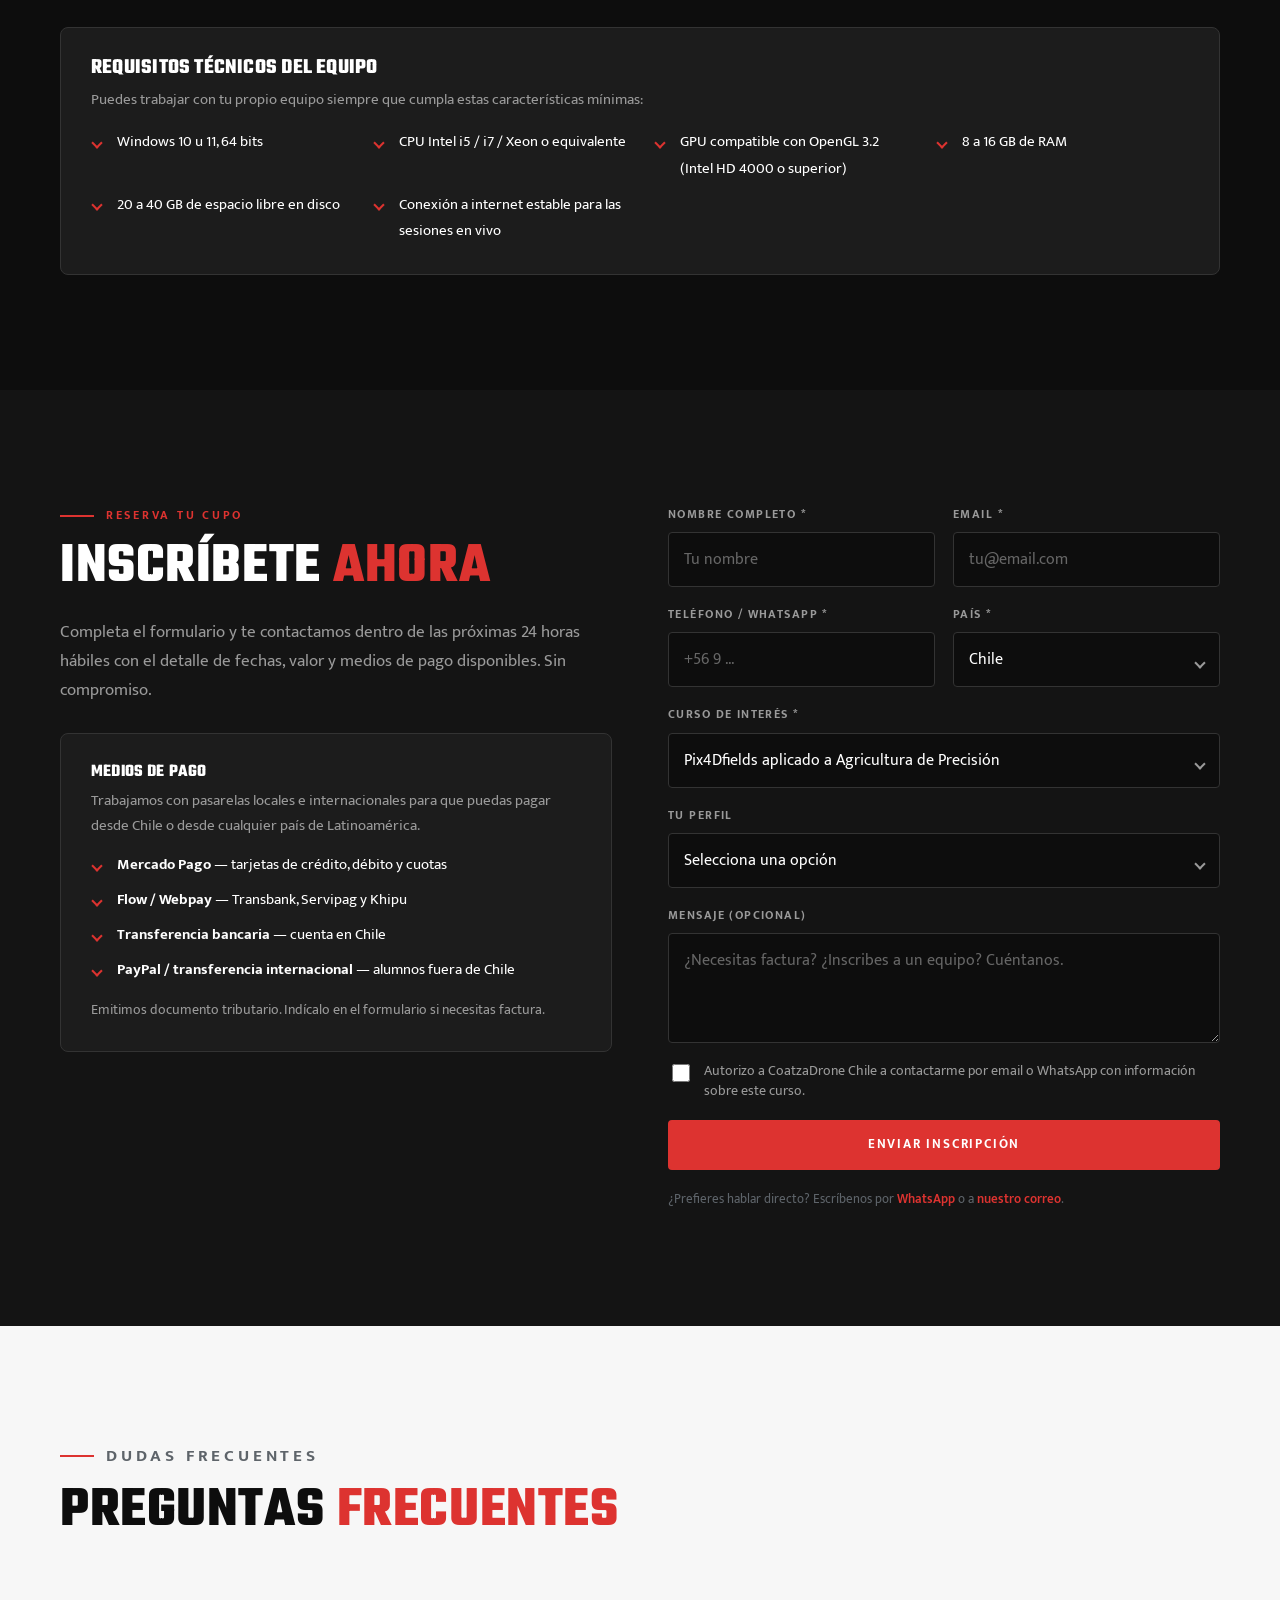
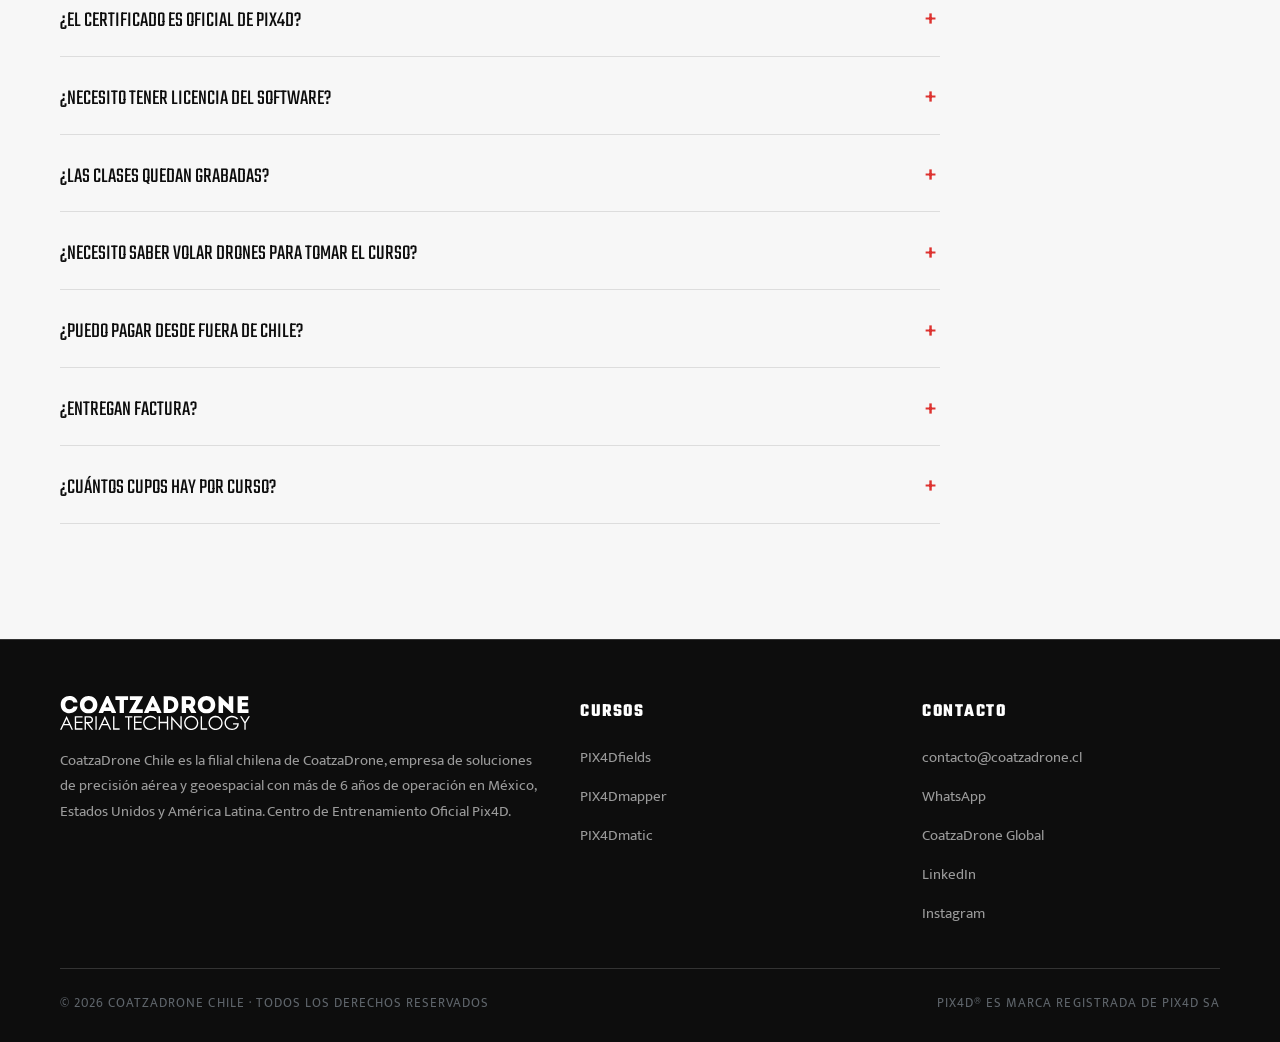
==== commit 3a0656ea: "Invalida las caches creadas durante la ventana immutable Cambiar la cabecera no rescata a un navegad" ====
--- a/index.html
+++ b/index.html
@@ -25,7 +25,11 @@
 <link rel="preconnect" href="https://fonts.googleapis.com">
 <link rel="preconnect" href="https://fonts.gstatic.com" crossorigin>
 <link href="https://fonts.googleapis.com/css2?family=Mukta:wght@300;400;500;600;700;800&family=Teko:wght@400;500;600;700&display=swap" rel="stylesheet">
-<link rel="stylesheet" href="assets/css/styles.css">
+<!-- El ?v= corta caches antiguas. Hoy no hace falta tocarlo: las cabeceras de
+     _headers obligan a revalidar CSS y JS en cada visita. Se dejo en 2 para
+     invalidar las caches creadas mientras esos archivos se servian como
+     "immutable" por un ano. -->
+<link rel="stylesheet" href="assets/css/styles.css?v=2">
 
 <!-- Datos estructurados: organización + cursos (se completa dinámicamente en app.js) -->
 <script type="application/ld+json">
@@ -387,6 +391,6 @@
   <svg viewBox="0 0 24 24" aria-hidden="true"><path d="M17.47 14.38c-.3-.15-1.75-.86-2.02-.96-.27-.1-.47-.15-.67.15s-.77.96-.94 1.16c-.17.2-.35.22-.64.07-.3-.15-1.25-.46-2.38-1.47-.88-.78-1.47-1.75-1.64-2.05-.17-.3-.02-.46.13-.61.13-.13.3-.35.45-.52.15-.17.2-.3.3-.5.1-.2.05-.37-.02-.52-.08-.15-.67-1.6-.92-2.2-.24-.58-.49-.5-.67-.51h-.57c-.2 0-.52.07-.79.37-.27.3-1.04 1.02-1.04 2.48s1.07 2.88 1.22 3.08c.15.2 2.1 3.2 5.08 4.49.71.3 1.26.49 1.69.63.71.22 1.36.19 1.87.12.57-.09 1.75-.72 2-1.41.25-.69.25-1.28.17-1.41-.07-.13-.27-.2-.57-.35zM12.04 21.5h-.01a9.46 9.46 0 0 1-4.82-1.32l-.35-.2-3.58.94.96-3.49-.23-.36a9.42 9.42 0 0 1-1.45-5.04c0-5.22 4.26-9.47 9.49-9.47 2.53 0 4.91.99 6.7 2.78a9.42 9.42 0 0 1 2.78 6.7c-.01 5.22-4.26 9.46-9.49 9.46zM20.5 3.49A11.36 11.36 0 0 0 12.04 0C5.76 0 .65 5.1.64 11.38c0 2 .53 3.96 1.53 5.68L.54 24l7.1-1.86a11.36 11.36 0 0 0 5.43 1.38h.01c6.28 0 11.39-5.11 11.39-11.39 0-3.04-1.18-5.9-3.33-8.05z"/></svg>
 </a>
 
-<script src="assets/js/app.js"></script>
+<script src="assets/js/app.js?v=2"></script>
 </body>
 </html>
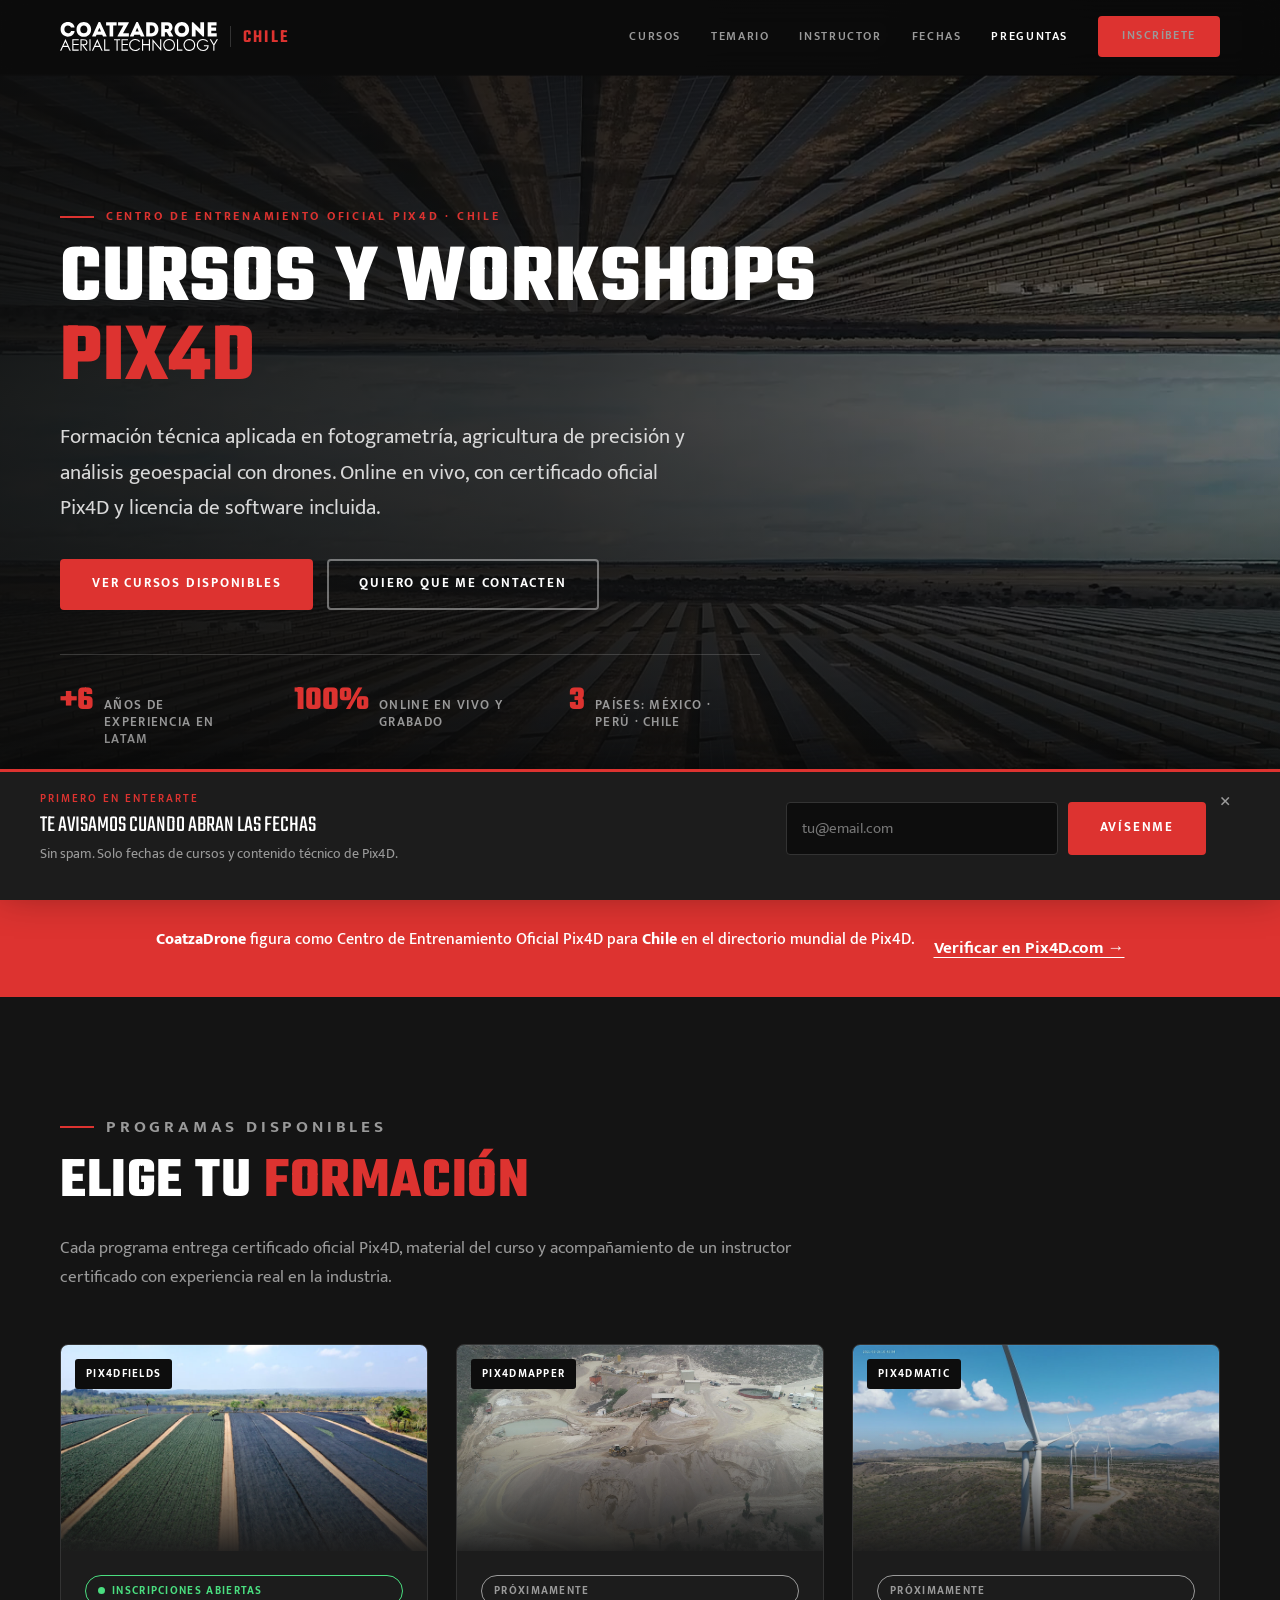
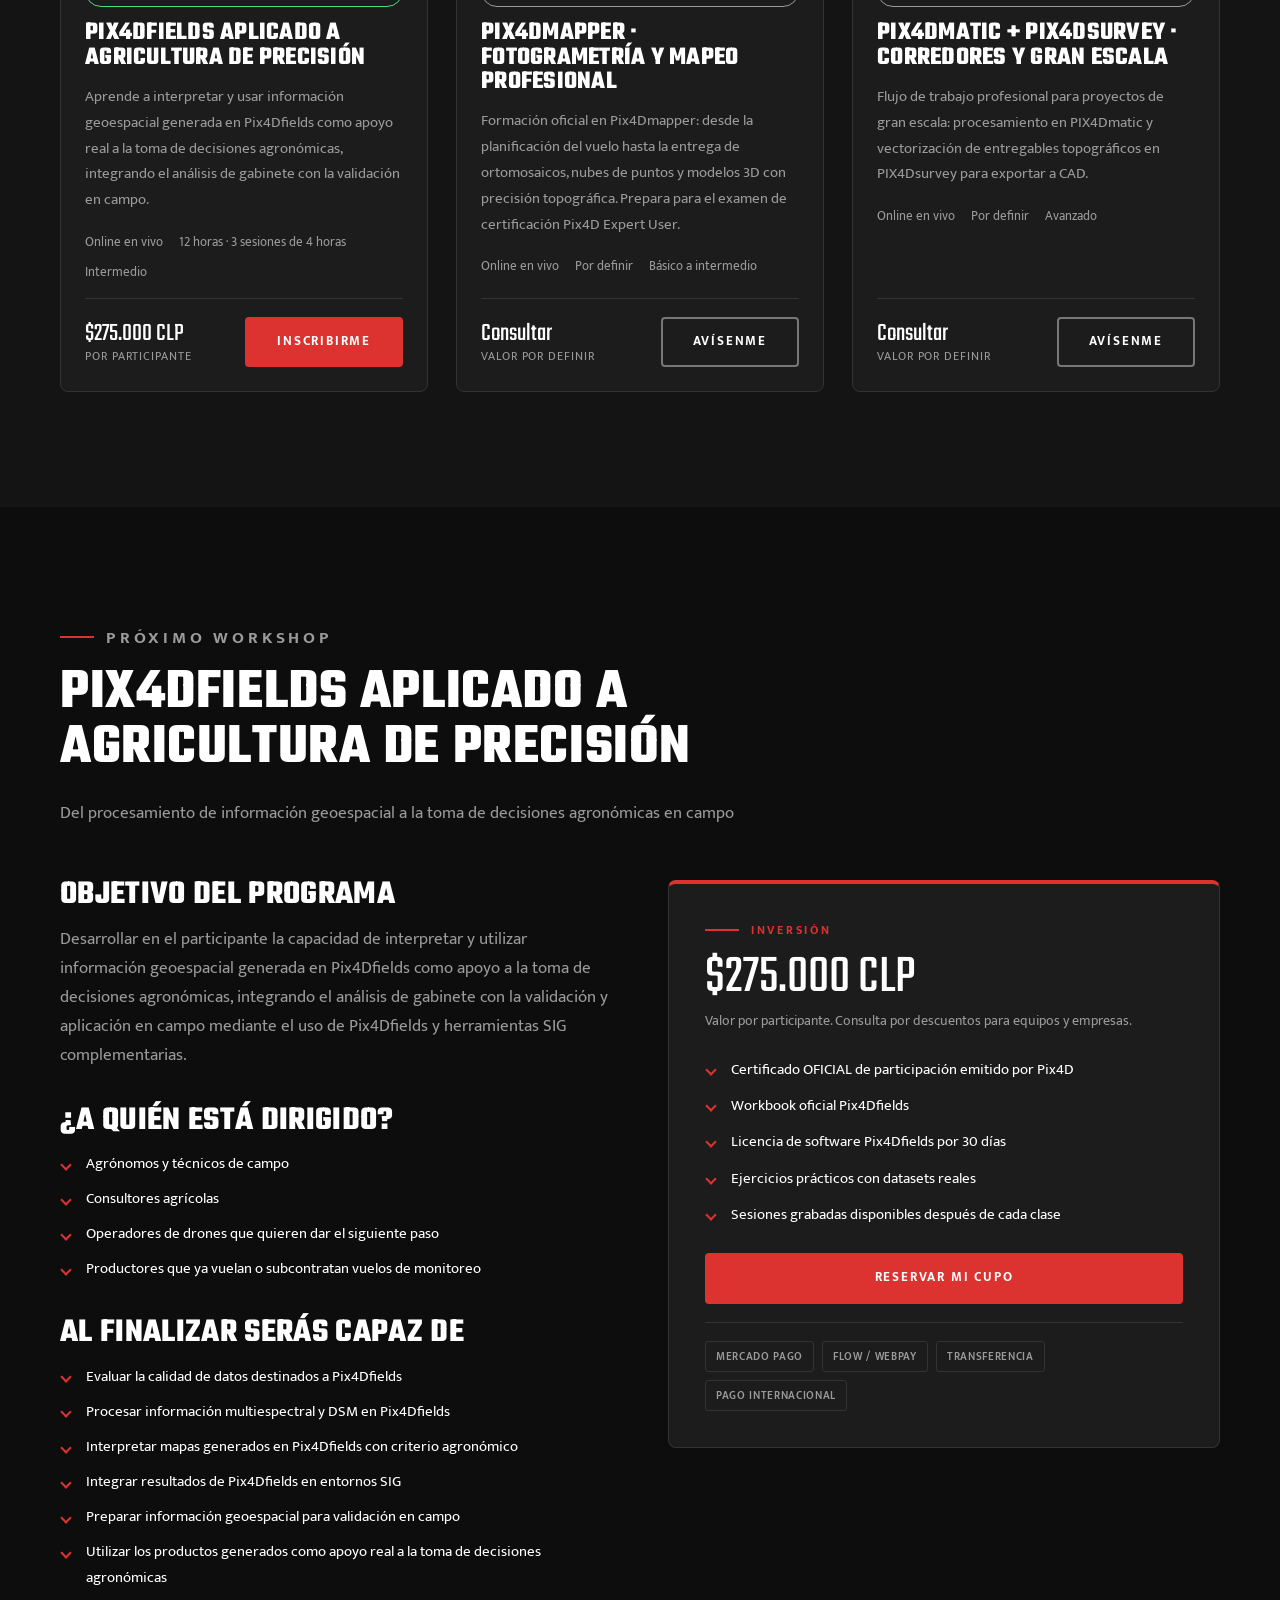
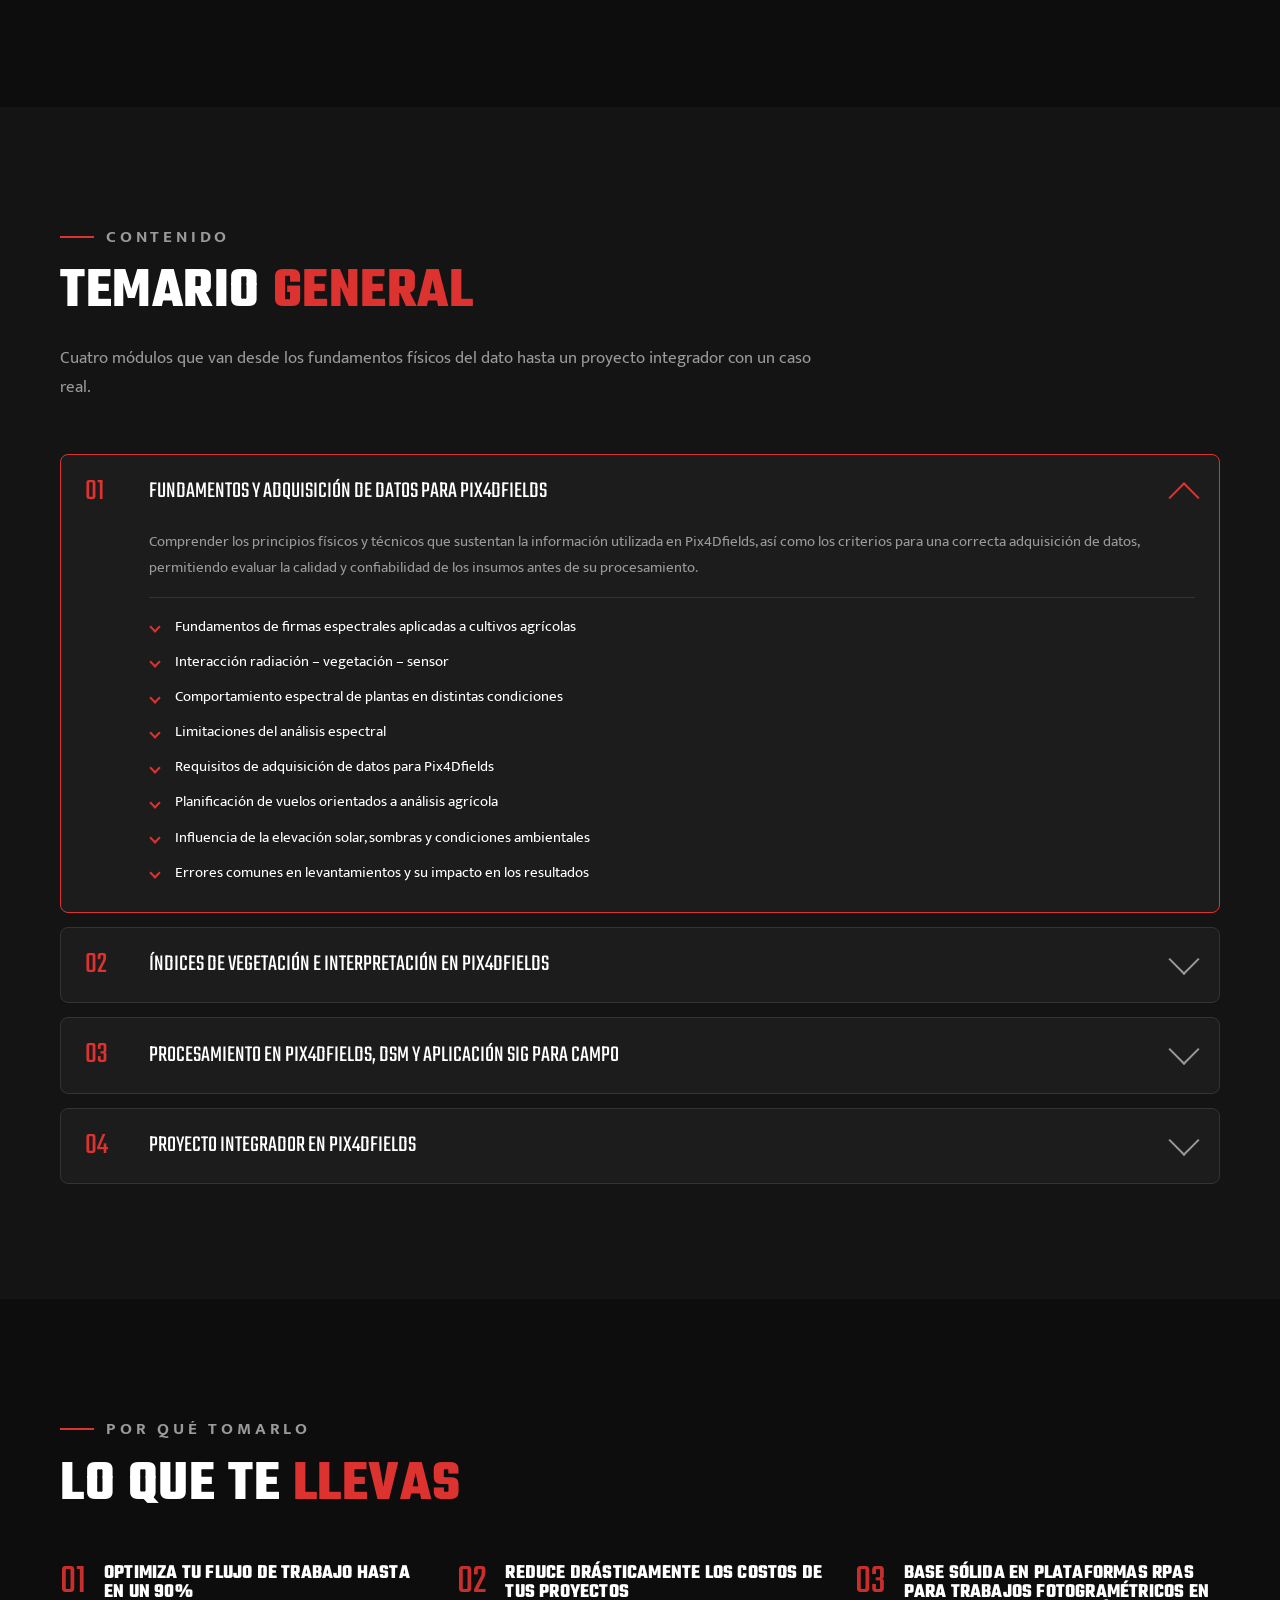
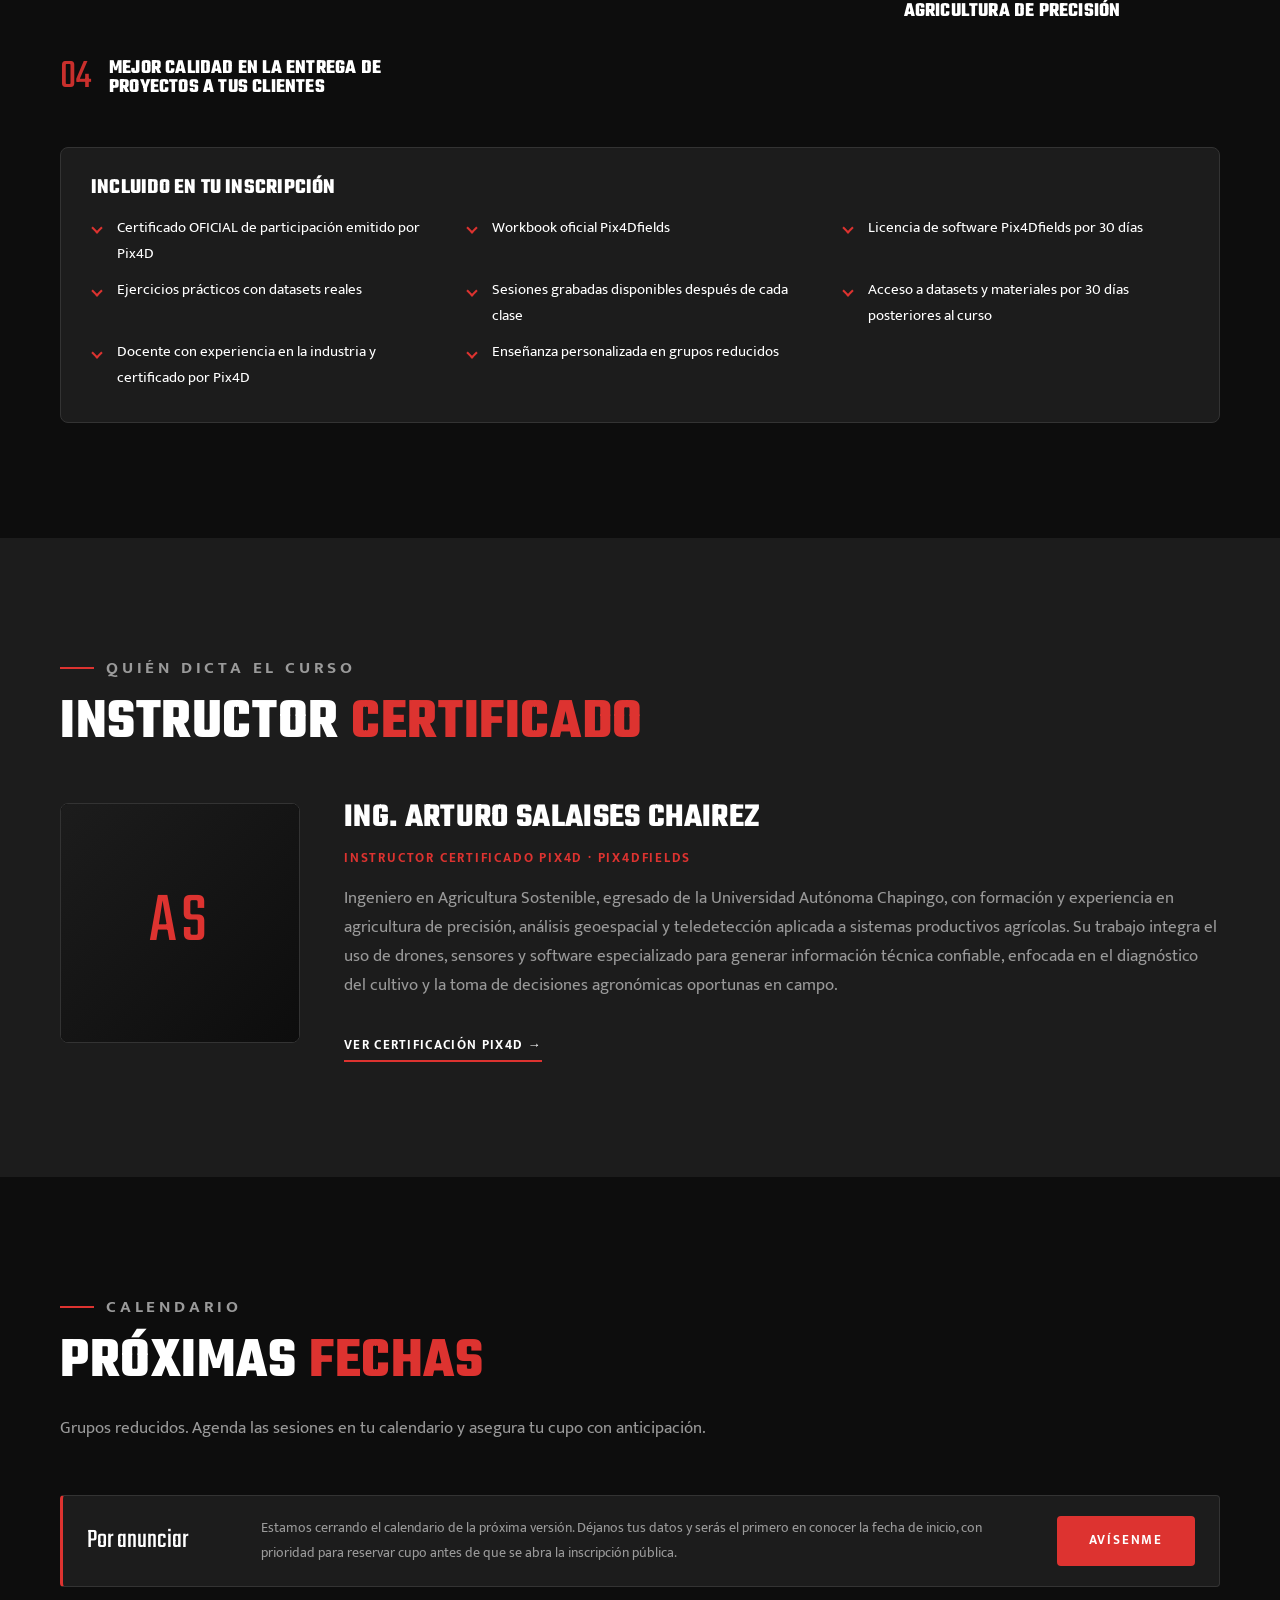
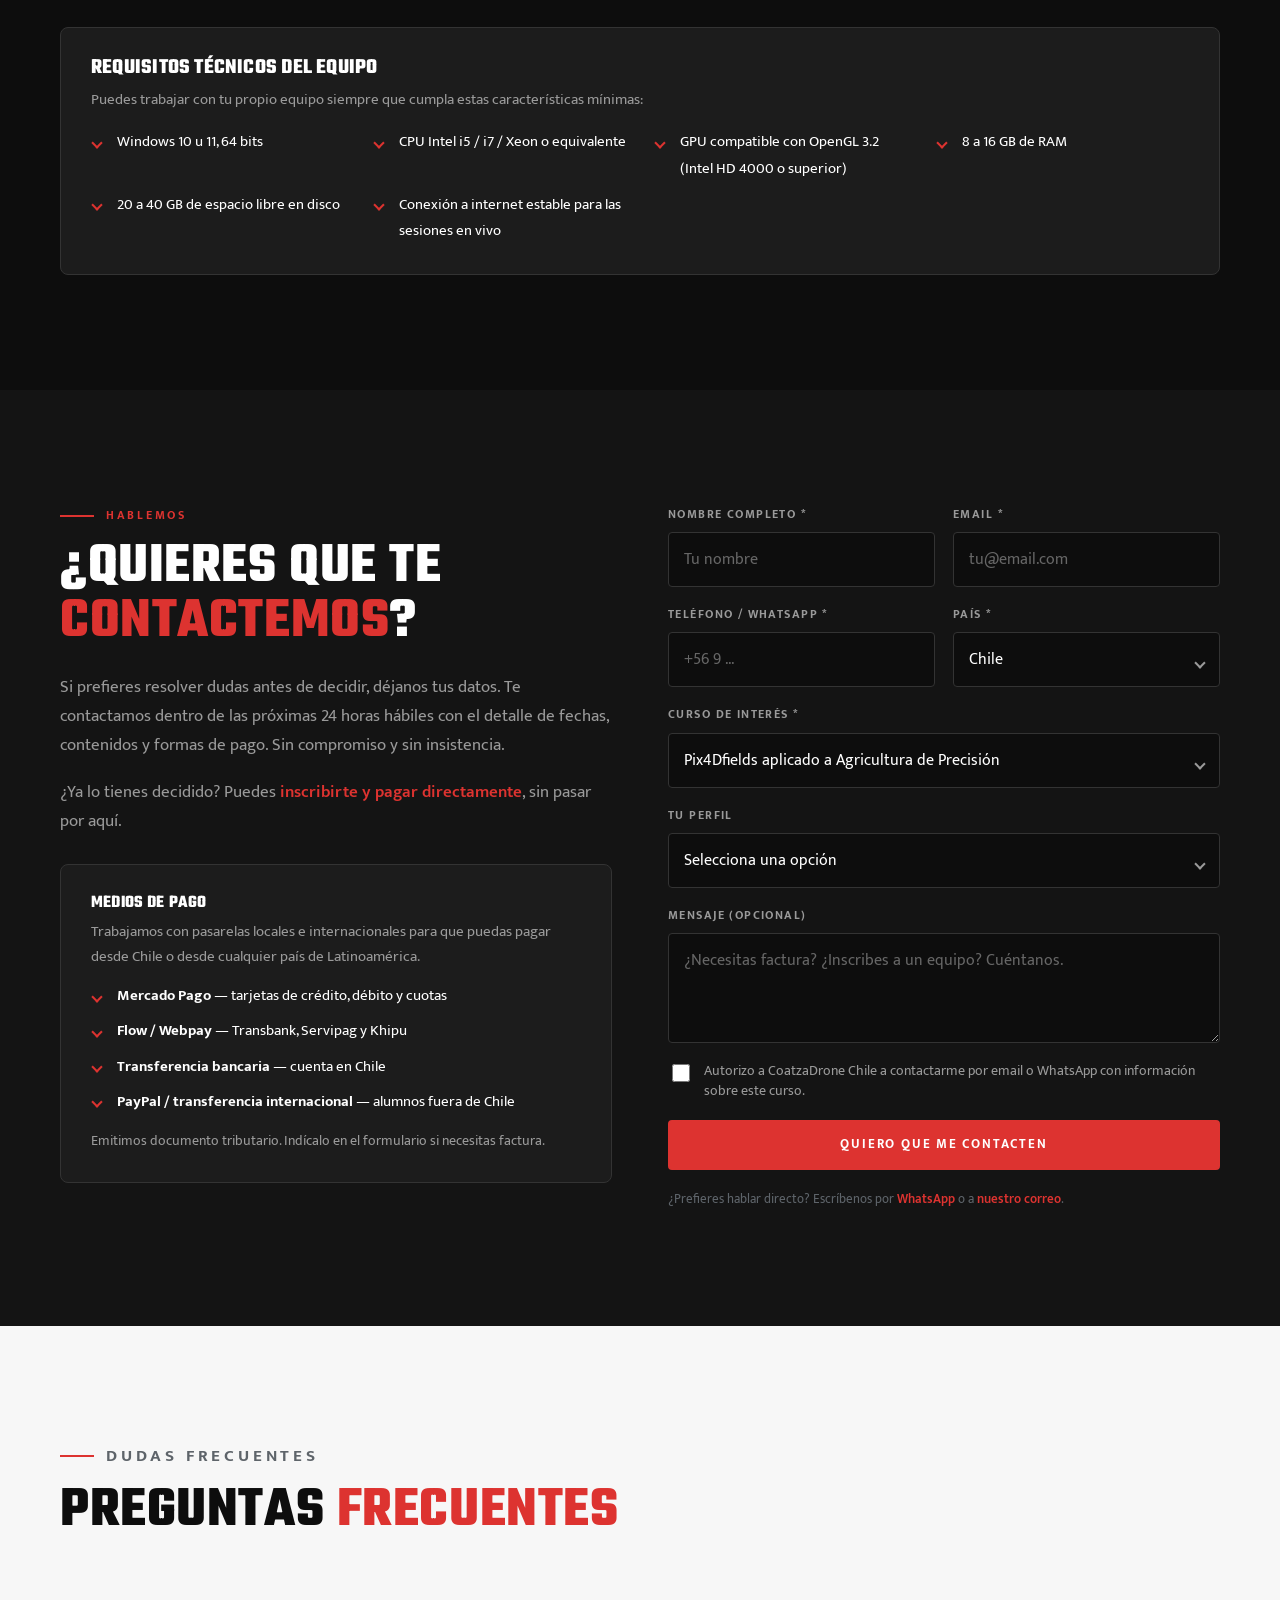
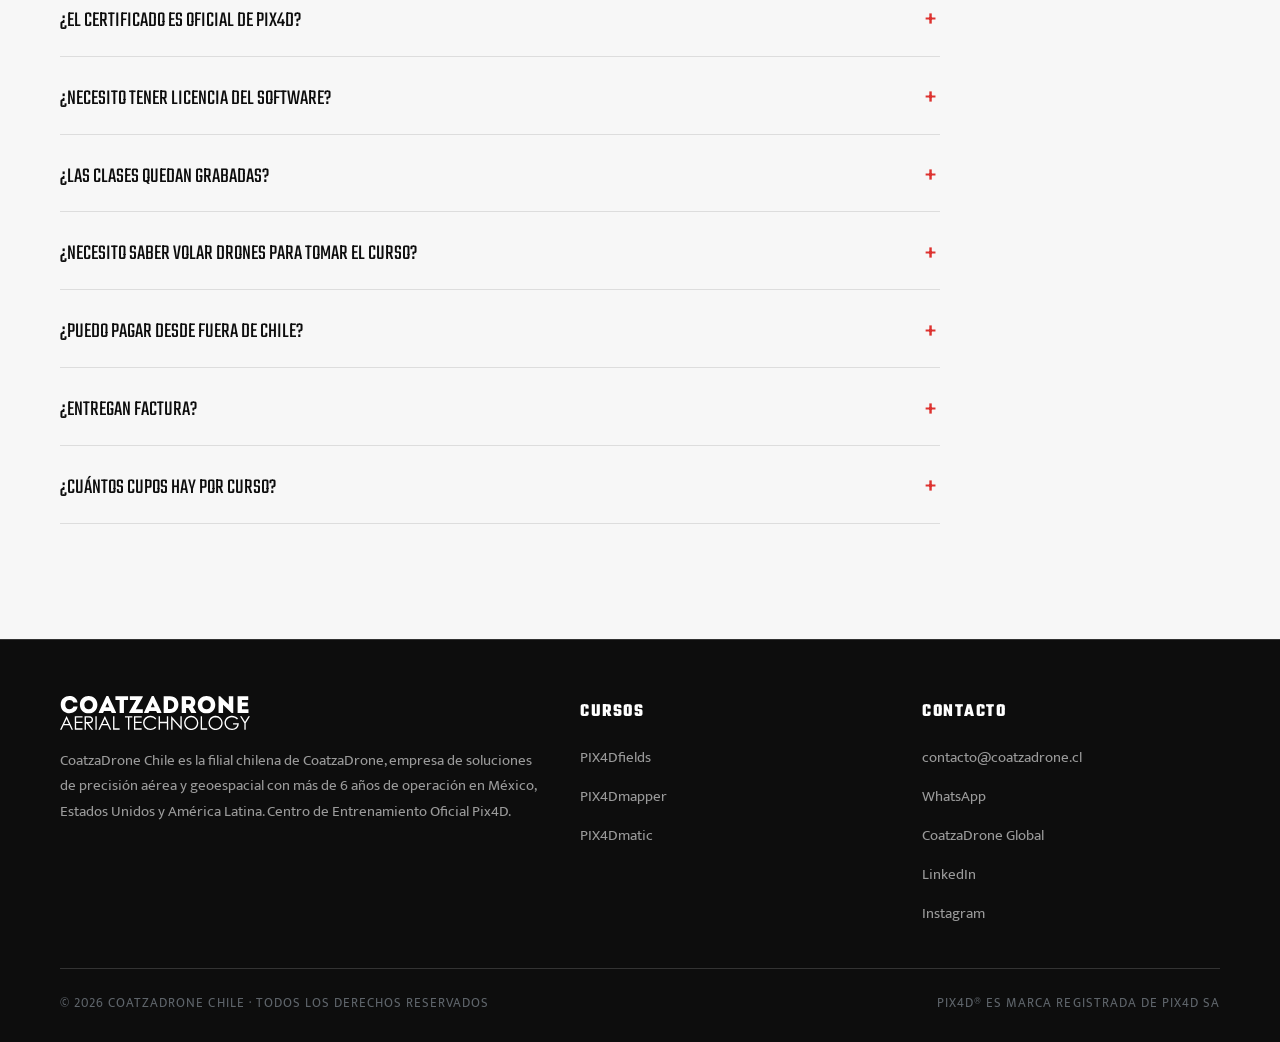
==== commit a5e92697: "Separa los tres caminos de conversion de la landing Hasta ahora todo desembocaba en el mismo formula" ====
--- a/index.html
+++ b/index.html
@@ -29,7 +29,7 @@
      _headers obligan a revalidar CSS y JS en cada visita. Se dejo en 2 para
      invalidar las caches creadas mientras esos archivos se servian como
      "immutable" por un ano. -->
-<link rel="stylesheet" href="assets/css/styles.css?v=2">
+<link rel="stylesheet" href="assets/css/styles.css?v=3">
 
 <!-- Datos estructurados: organización + cursos (se completa dinámicamente en app.js) -->
 <script type="application/ld+json">
@@ -66,7 +66,7 @@
       <a href="#instructor">Instructor</a>
       <a href="#fechas">Fechas</a>
       <a href="#faq">Preguntas</a>
-      <a class="btn btn--primario" href="#inscripcion">Inscríbete</a>
+      <a class="btn btn--primario" href="#destacado">Inscríbete</a>
     </nav>
   </div>
 </header>
@@ -87,7 +87,7 @@
       </p>
       <div class="hero__acciones">
         <a class="btn btn--primario" href="#cursos">Ver cursos disponibles</a>
-        <a class="btn btn--fantasma" href="#inscripcion">Reservar mi cupo</a>
+        <a class="btn btn--fantasma" href="#inscripcion">Quiero que me contacten</a>
       </div>
       <div class="hero__datos">
         <div class="dato">
@@ -235,11 +235,16 @@
   <div class="contenedor">
     <div class="grid-2" style="gap:56px; align-items:start">
       <div class="revelar">
-        <p class="eyebrow">Reserva tu cupo</p>
-        <h2>Inscríbete <span class="rojo">ahora</span></h2>
+        <p class="eyebrow">Hablemos</p>
+        <h2>¿Quieres que te <span class="rojo">contactemos</span>?</h2>
         <p style="color:var(--gris)">
-          Completa el formulario y te contactamos dentro de las próximas 24 horas hábiles con
-          el detalle de fechas, valor y medios de pago disponibles. Sin compromiso.
+          Si prefieres resolver dudas antes de decidir, déjanos tus datos. Te contactamos
+          dentro de las próximas 24 horas hábiles con el detalle de fechas, contenidos y
+          formas de pago. Sin compromiso y sin insistencia.
+        </p>
+        <p style="color:var(--gris)">
+          ¿Ya lo tienes decidido? Puedes <a href="#destacado" style="color:var(--rojo); font-weight:600">inscribirte y pagar directamente</a>,
+          sin pasar por aquí.
         </p>
 
         <div class="bloque" style="margin-top:28px">
@@ -323,7 +328,7 @@
 
           <input type="text" name="_gotcha" tabindex="-1" autocomplete="off" aria-hidden="true" style="position:absolute;left:-9999px">
 
-          <button type="submit" class="btn btn--primario btn--bloque" id="btnEnviar">Enviar inscripción</button>
+          <button type="submit" class="btn btn--primario btn--bloque" id="btnEnviar">Quiero que me contacten</button>
           <div class="form-estado" id="formEstado" role="status" aria-live="polite"></div>
 
           <p style="font-size:.82rem; color:var(--gris-osc); margin:0">
@@ -391,6 +396,33 @@
   <svg viewBox="0 0 24 24" aria-hidden="true"><path d="M17.47 14.38c-.3-.15-1.75-.86-2.02-.96-.27-.1-.47-.15-.67.15s-.77.96-.94 1.16c-.17.2-.35.22-.64.07-.3-.15-1.25-.46-2.38-1.47-.88-.78-1.47-1.75-1.64-2.05-.17-.3-.02-.46.13-.61.13-.13.3-.35.45-.52.15-.17.2-.3.3-.5.1-.2.05-.37-.02-.52-.08-.15-.67-1.6-.92-2.2-.24-.58-.49-.5-.67-.51h-.57c-.2 0-.52.07-.79.37-.27.3-1.04 1.02-1.04 2.48s1.07 2.88 1.22 3.08c.15.2 2.1 3.2 5.08 4.49.71.3 1.26.49 1.69.63.71.22 1.36.19 1.87.12.57-.09 1.75-.72 2-1.41.25-.69.25-1.28.17-1.41-.07-.13-.27-.2-.57-.35zM12.04 21.5h-.01a9.46 9.46 0 0 1-4.82-1.32l-.35-.2-3.58.94.96-3.49-.23-.36a9.42 9.42 0 0 1-1.45-5.04c0-5.22 4.26-9.47 9.49-9.47 2.53 0 4.91.99 6.7 2.78a9.42 9.42 0 0 1 2.78 6.7c-.01 5.22-4.26 9.46-9.49 9.46zM20.5 3.49A11.36 11.36 0 0 0 12.04 0C5.76 0 .65 5.1.64 11.38c0 2 .53 3.96 1.53 5.68L.54 24l7.1-1.86a11.36 11.36 0 0 0 5.43 1.38h.01c6.28 0 11.39-5.11 11.39-11.39 0-3.04-1.18-5.9-3.33-8.05z"/></svg>
 </a>
 
-<script src="assets/js/app.js?v=2"></script>
+<!-- ============ BANNER DE NOVEDADES ============
+     Aparece al 50% de scroll o al intentar salir, nunca al cargar: Google
+     penaliza en movil los avisos que tapan el contenido apenas entras.
+     Se controla desde app.js. -->
+<aside class="banner" id="bannerNovedades" hidden aria-labelledby="bannerTitulo">
+  <div class="banner__inner">
+    <button class="banner__cerrar" id="bannerCerrar" type="button" aria-label="Cerrar aviso">&times;</button>
+
+    <div class="banner__texto">
+      <p class="banner__eyebrow">Primero en enterarte</p>
+      <p class="banner__titulo" id="bannerTitulo">Te avisamos cuando abran las fechas</p>
+      <p class="banner__sub">Sin spam. Solo fechas de cursos y contenido técnico de Pix4D.</p>
+    </div>
+
+    <form class="banner__form" id="bannerForm" novalidate>
+      <label class="visualmente-oculto" for="bannerEmail">Tu correo electrónico</label>
+      <input type="email" id="bannerEmail" name="email" required autocomplete="email"
+             placeholder="tu@email.com" aria-describedby="bannerEstado">
+      <input type="text" name="_gotcha" tabindex="-1" autocomplete="off" aria-hidden="true"
+             style="position:absolute;left:-9999px">
+      <button type="submit" class="btn btn--primario" id="bannerBtn">Avísenme</button>
+    </form>
+
+    <p class="banner__estado" id="bannerEstado" role="status" aria-live="polite"></p>
+  </div>
+</aside>
+
+<script src="assets/js/app.js?v=3"></script>
 </body>
 </html>
--- a/assets/css/styles.css
+++ b/assets/css/styles.css
@@ -828,3 +828,97 @@
   .footer__grid { grid-template-columns: 1fr; gap: 32px; }
   .bloque { padding: 24px; }
 }
+
+/* ==========================================================================
+   BANNER DE NOVEDADES
+   Barra fija al pie para captar el correo de quien todavia no esta listo
+   para inscribirse. Aparece desde app.js al 50% de scroll o al intentar
+   salir, nunca al cargar la pagina.
+   ========================================================================== */
+.visualmente-oculto {
+  position: absolute; width: 1px; height: 1px; padding: 0; margin: -1px;
+  overflow: hidden; clip: rect(0 0 0 0); white-space: nowrap; border: 0;
+}
+
+.banner {
+  position: fixed;
+  left: 0; right: 0; bottom: 0;
+  z-index: 60;
+  background: var(--grafito);
+  border-top: 3px solid var(--rojo);
+  box-shadow: 0 -10px 40px rgba(0, 0, 0, .45);
+  padding: 18px 20px calc(18px + env(safe-area-inset-bottom, 0px));
+  transform: translateY(110%);
+  transition: transform var(--transicion);
+}
+.banner.visible { transform: translateY(0); }
+
+.banner__inner {
+  max-width: var(--ancho);
+  margin: 0 auto;
+  display: flex;
+  align-items: center;
+  gap: 16px 28px;
+  flex-wrap: wrap;
+  position: relative;
+  padding-right: 34px;
+}
+
+.banner__texto { flex: 1 1 280px; min-width: 0; }
+.banner__eyebrow {
+  font-size: .68rem; letter-spacing: 2px; text-transform: uppercase;
+  color: var(--rojo); margin: 0 0 4px; font-weight: 600;
+}
+.banner__titulo {
+  font-family: var(--display); font-size: 1.45rem; line-height: 1.1;
+  text-transform: uppercase; color: var(--blanco); margin: 0;
+}
+.banner__sub { font-size: .87rem; color: var(--gris); margin: 4px 0 0; }
+
+.banner__form { display: flex; gap: 10px; flex: 0 1 420px; flex-wrap: wrap; }
+.banner__form input[type="email"] {
+  flex: 1 1 200px; min-width: 0;
+  padding: 13px 15px;
+  background: var(--negro);
+  border: 1px solid var(--borde);
+  border-radius: var(--radio);
+  color: var(--blanco);
+  font-family: var(--texto); font-size: .95rem;
+}
+.banner__form input[type="email"]:focus {
+  outline: none; border-color: var(--rojo);
+}
+.banner__form .btn { flex: 0 0 auto; }
+
+.banner__cerrar {
+  position: absolute; top: -4px; right: 0;
+  width: 30px; height: 30px;
+  background: none; border: 0;
+  color: var(--gris); font-size: 1.6rem; line-height: 1;
+  cursor: pointer; border-radius: var(--radio);
+}
+.banner__cerrar:hover { color: var(--blanco); background: rgba(255, 255, 255, .08); }
+
+.banner__estado { flex: 1 1 100%; margin: 0; font-size: .87rem; }
+.banner__estado.ok { color: #4ADE80; }
+.banner__estado.error { color: var(--rojo-claro); }
+
+/* El boton flotante de WhatsApp no puede quedar tapado por el banner. */
+body.con-banner .wa-flotante { display: none; }
+
+@media (max-width: 860px) {
+  .banner__titulo { font-size: 1.25rem; }
+  .banner__sub { display: none; }
+}
+
+@media (max-width: 640px) {
+  .banner { padding: 16px 16px calc(16px + env(safe-area-inset-bottom, 0px)); }
+  .banner__inner { gap: 12px; padding-right: 30px; }
+  .banner__form { flex: 1 1 100%; }
+  .banner__form .btn { width: 100%; }
+}
+
+/* Quien prefiere no ver animaciones igual necesita poder usar el banner. */
+@media (prefers-reduced-motion: reduce) {
+  .banner { transition: none; }
+}
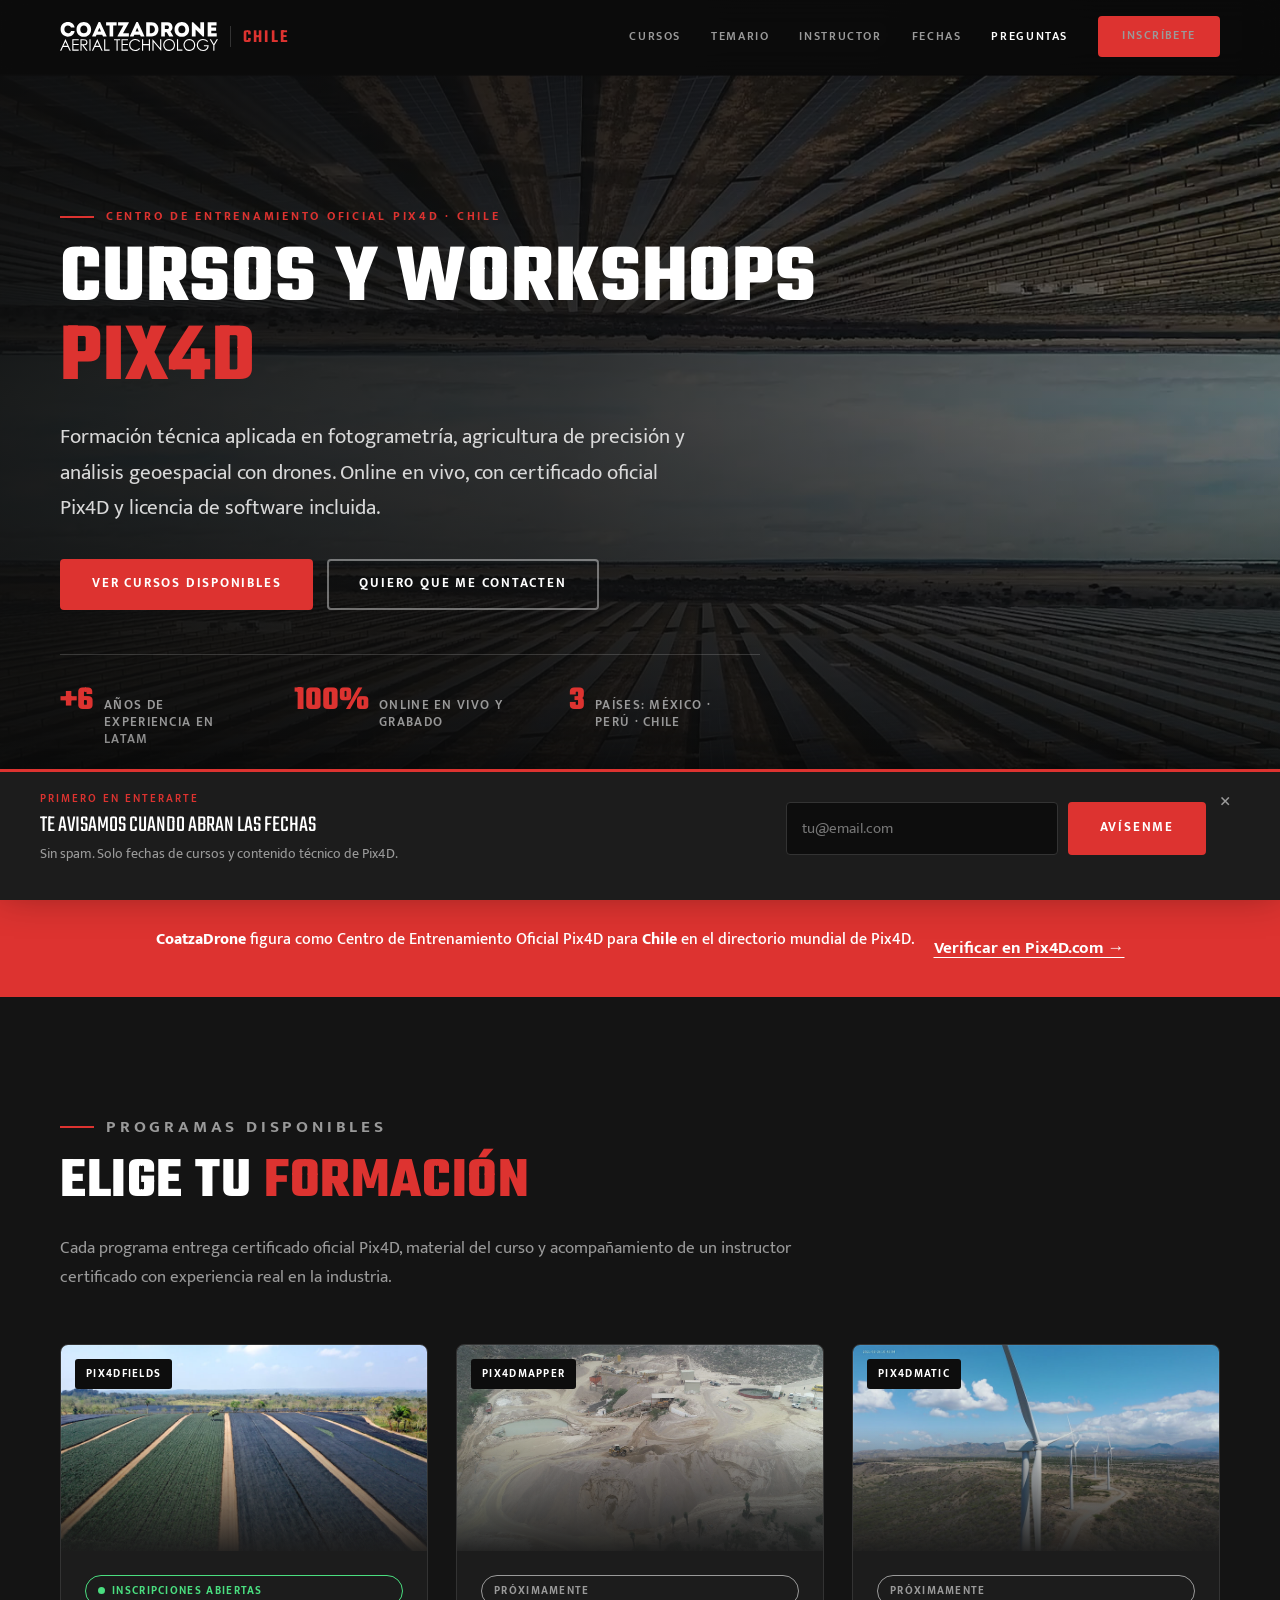
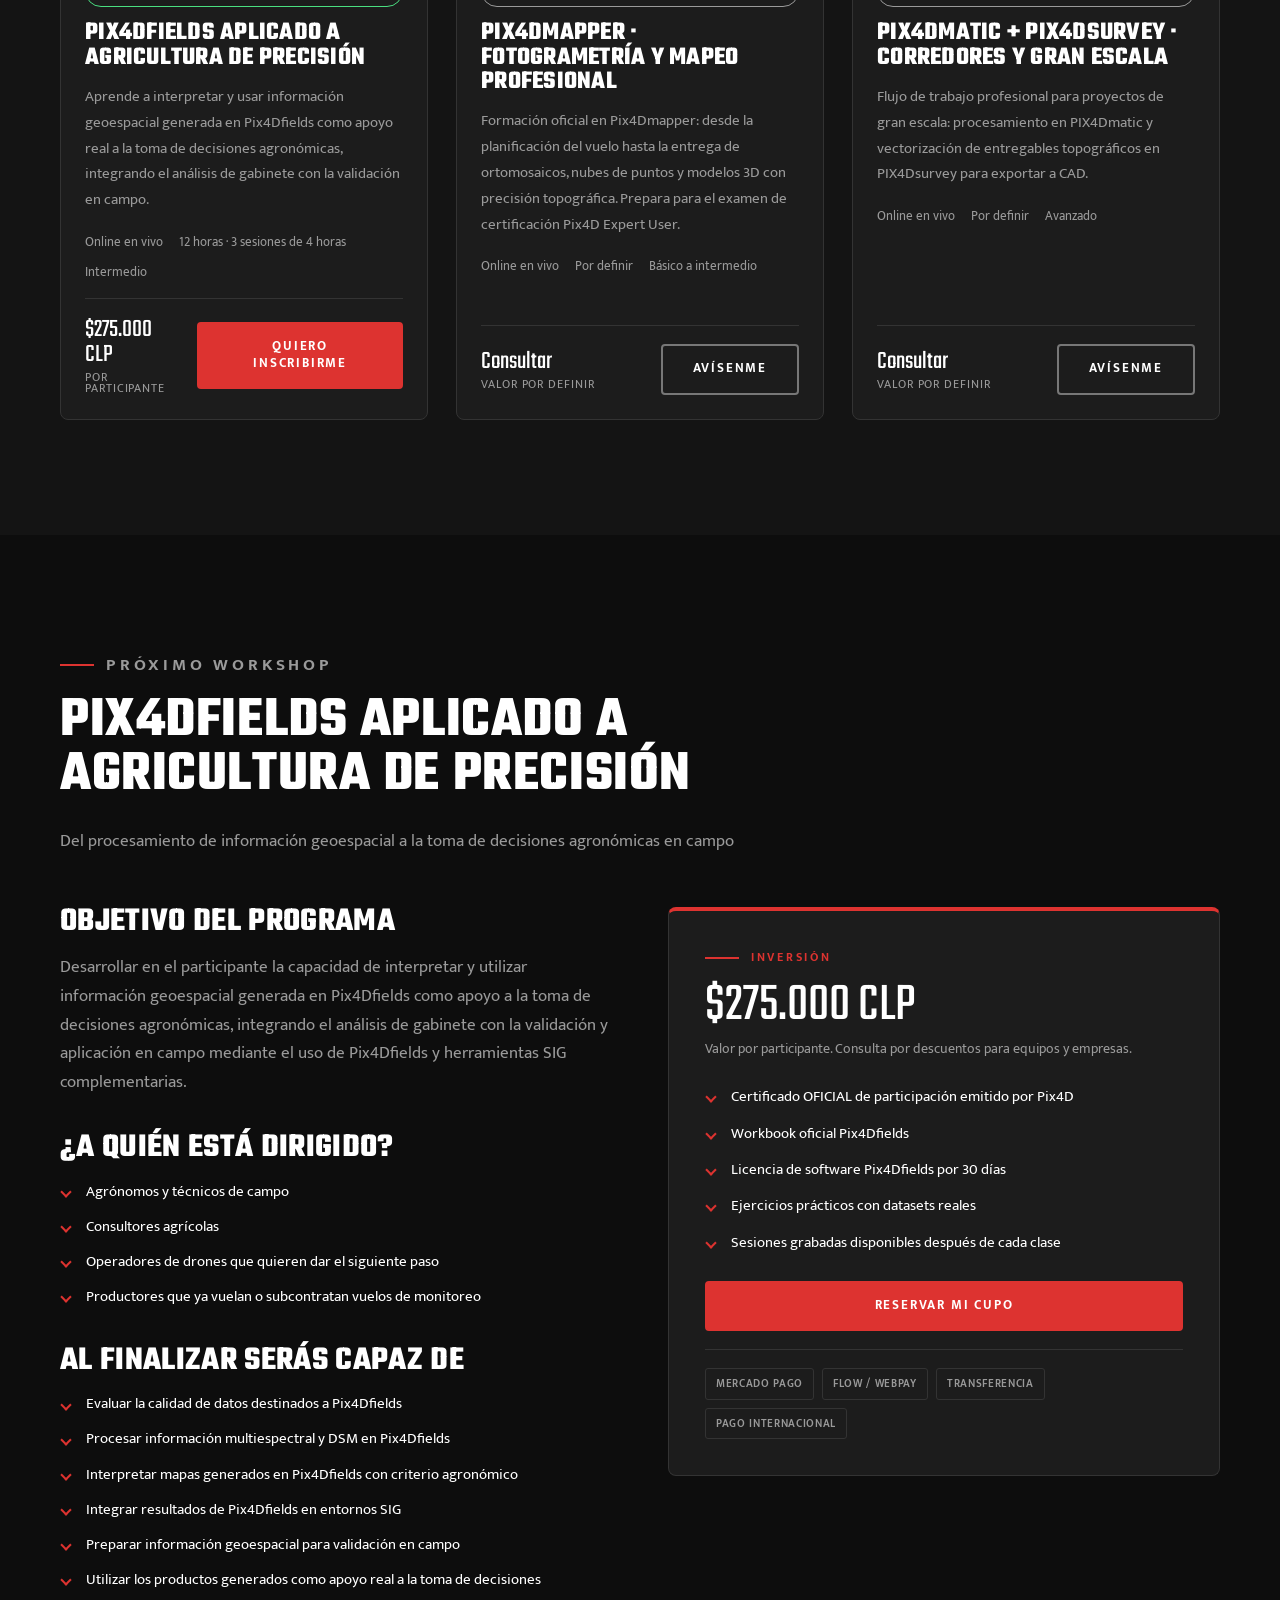
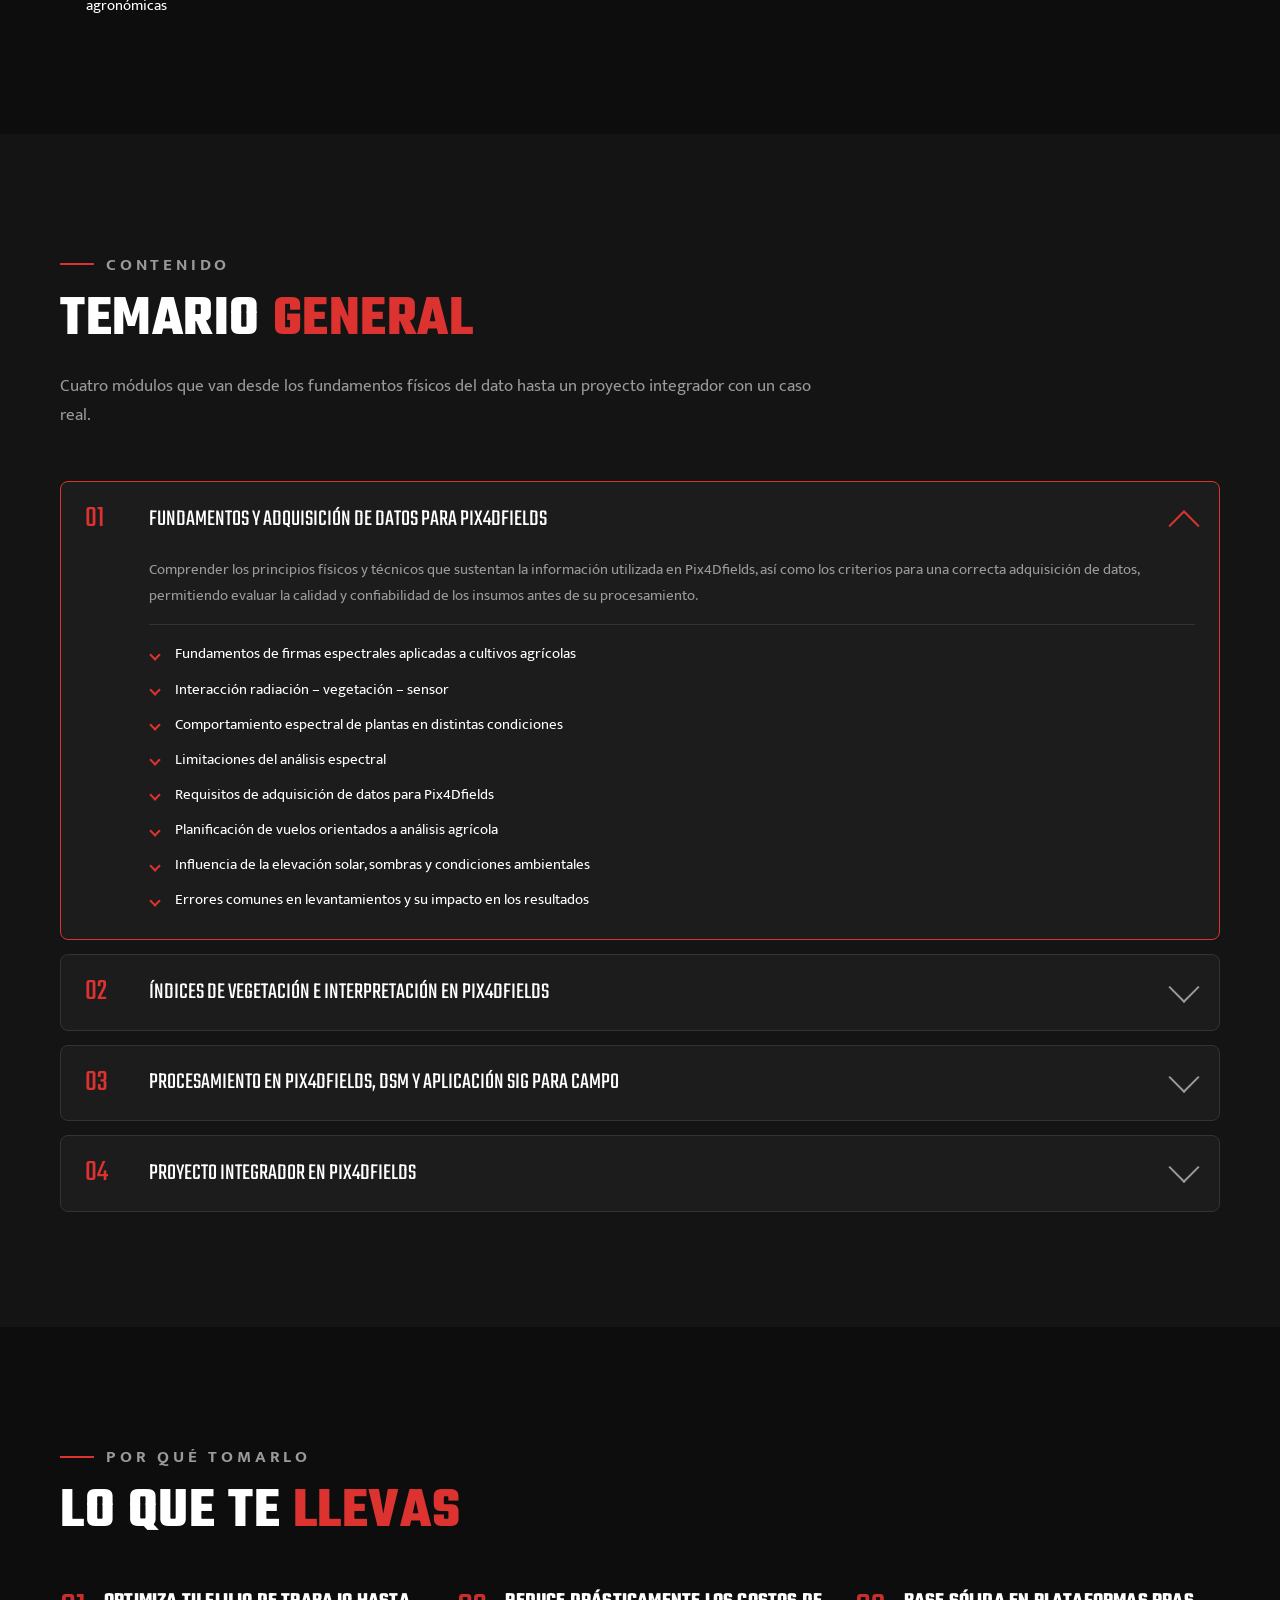
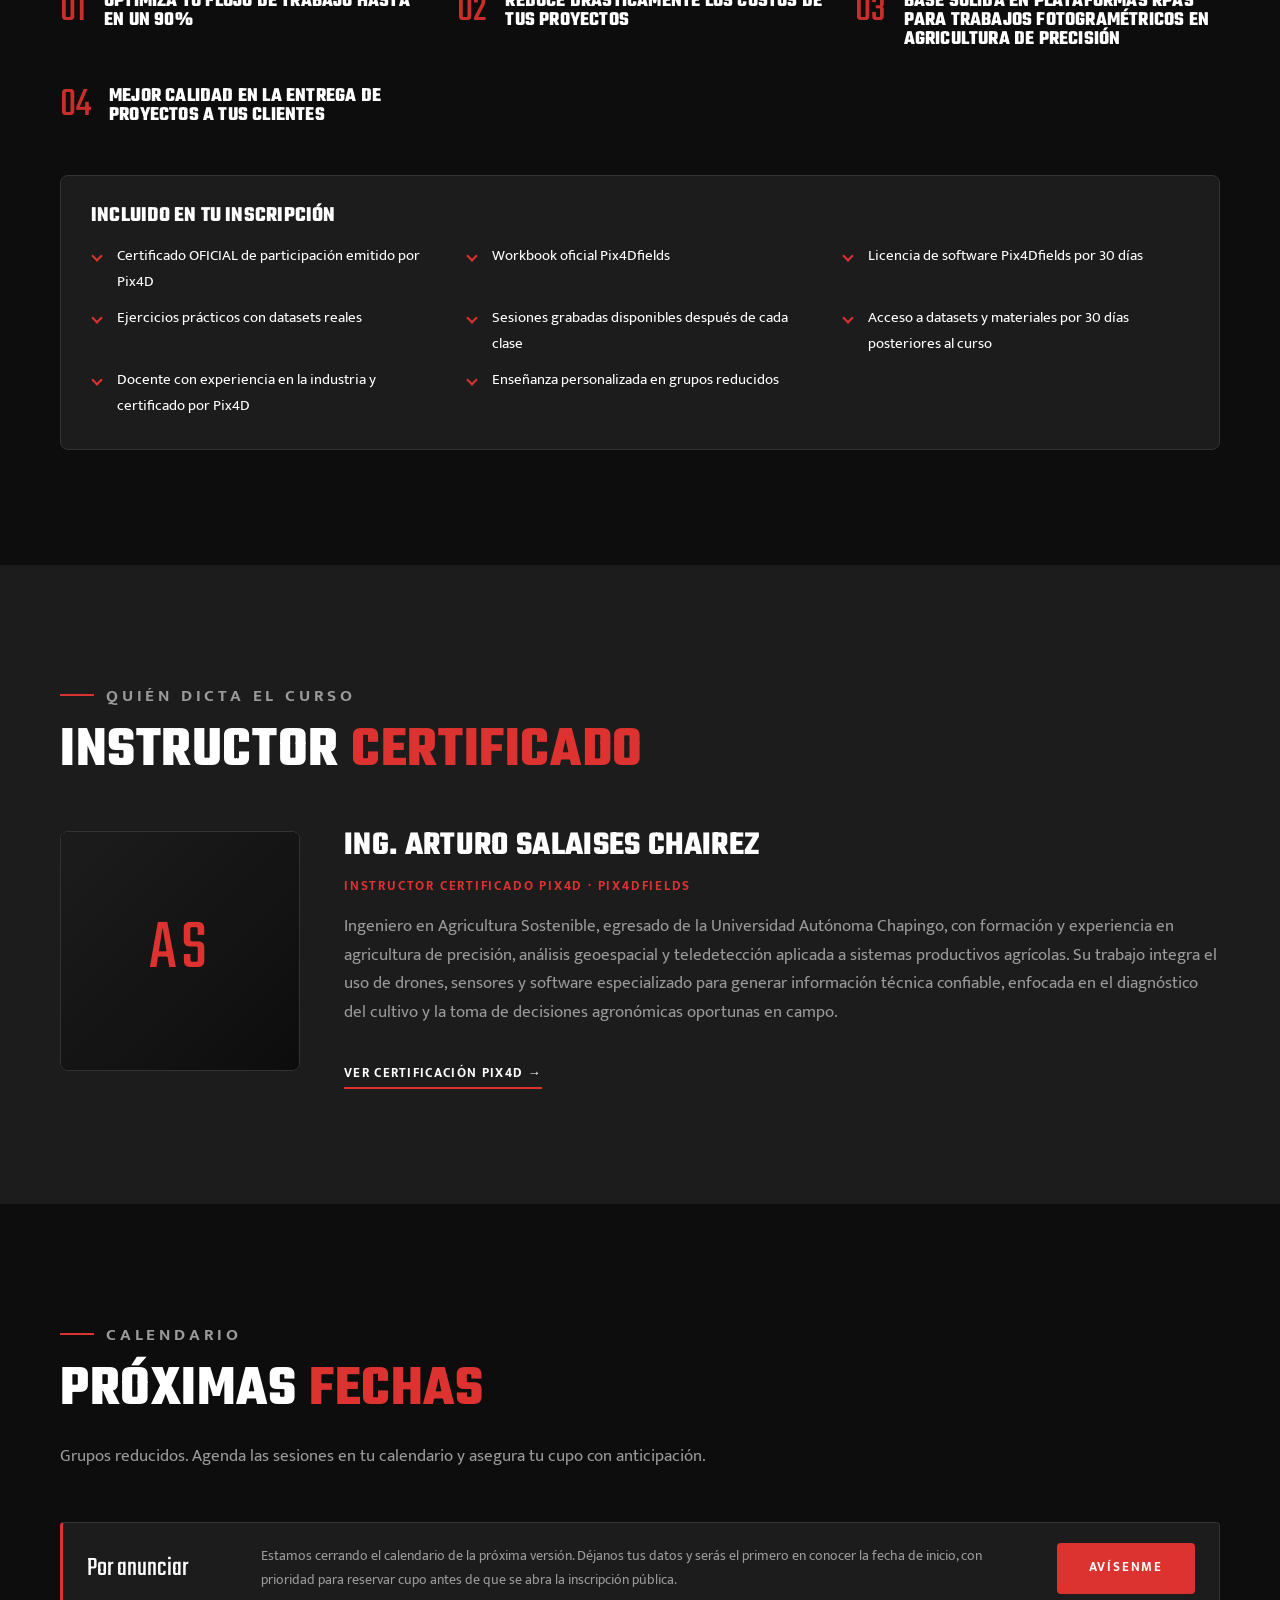
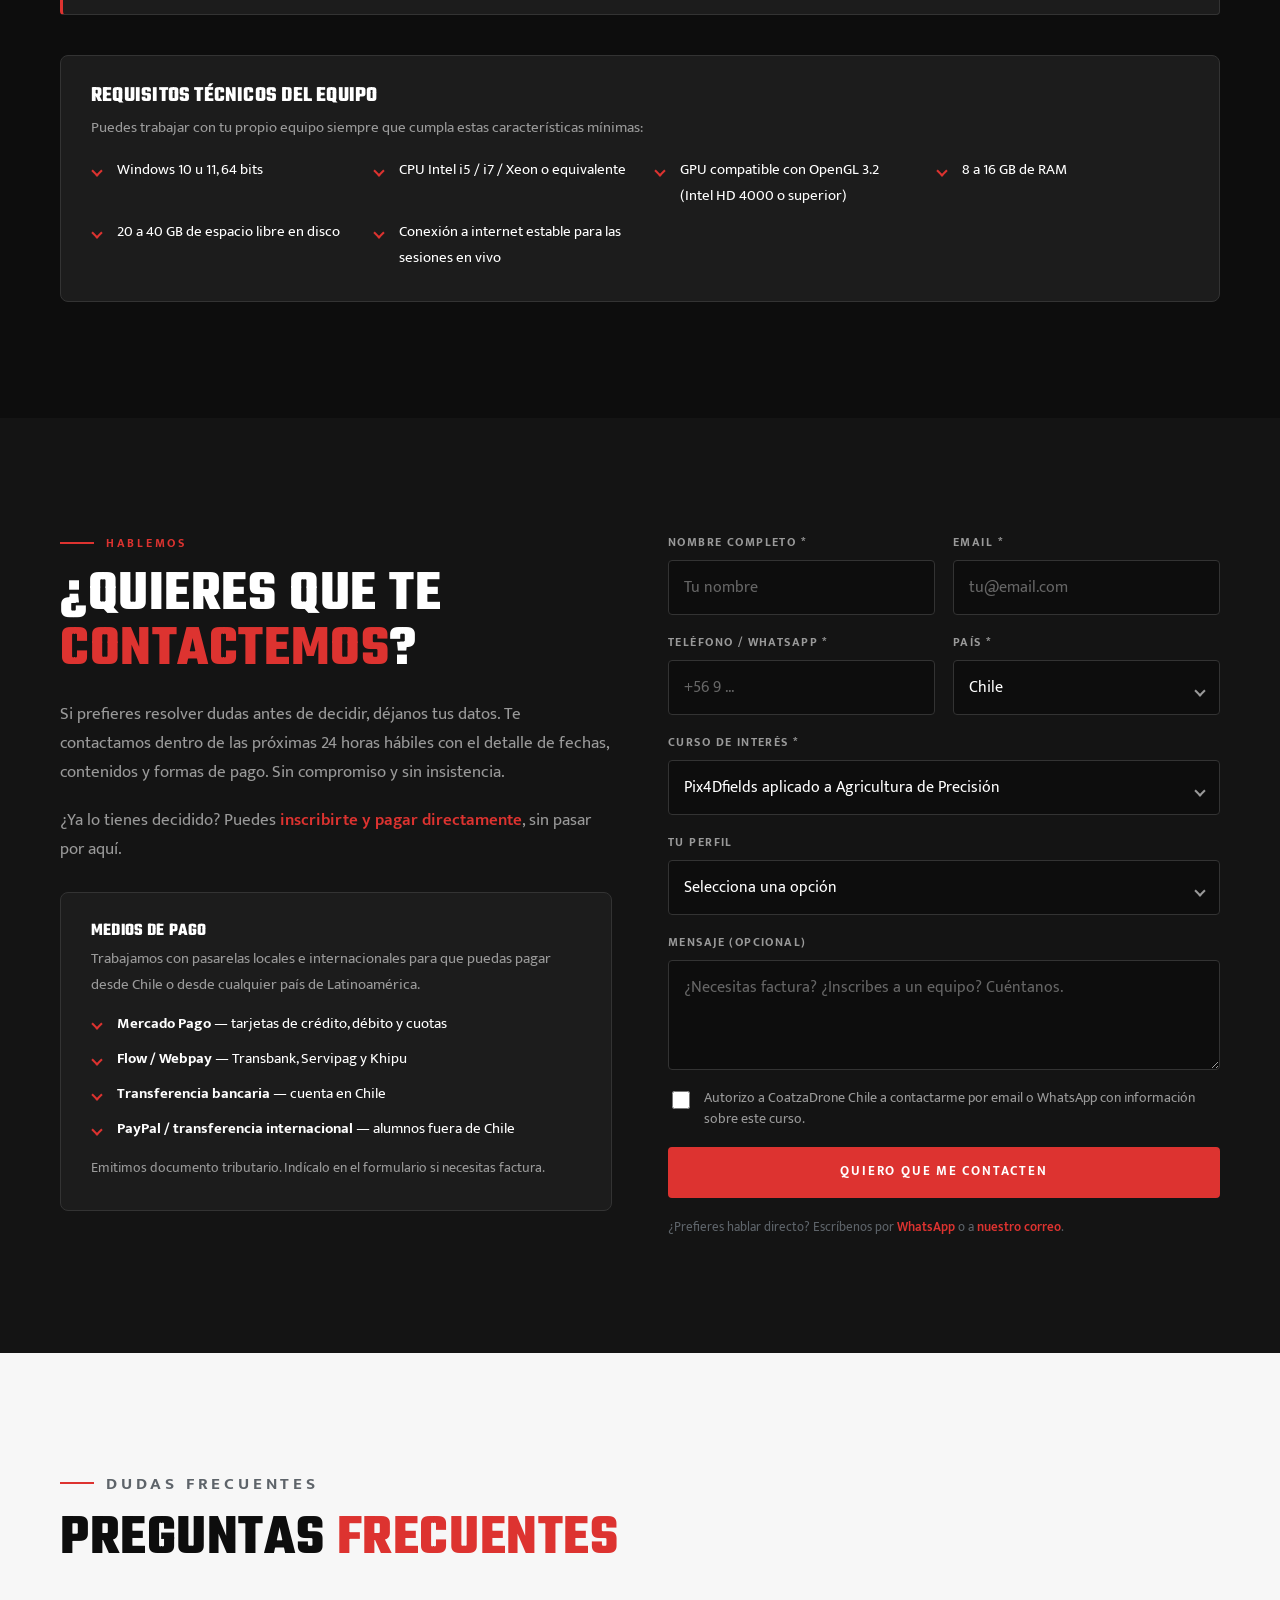
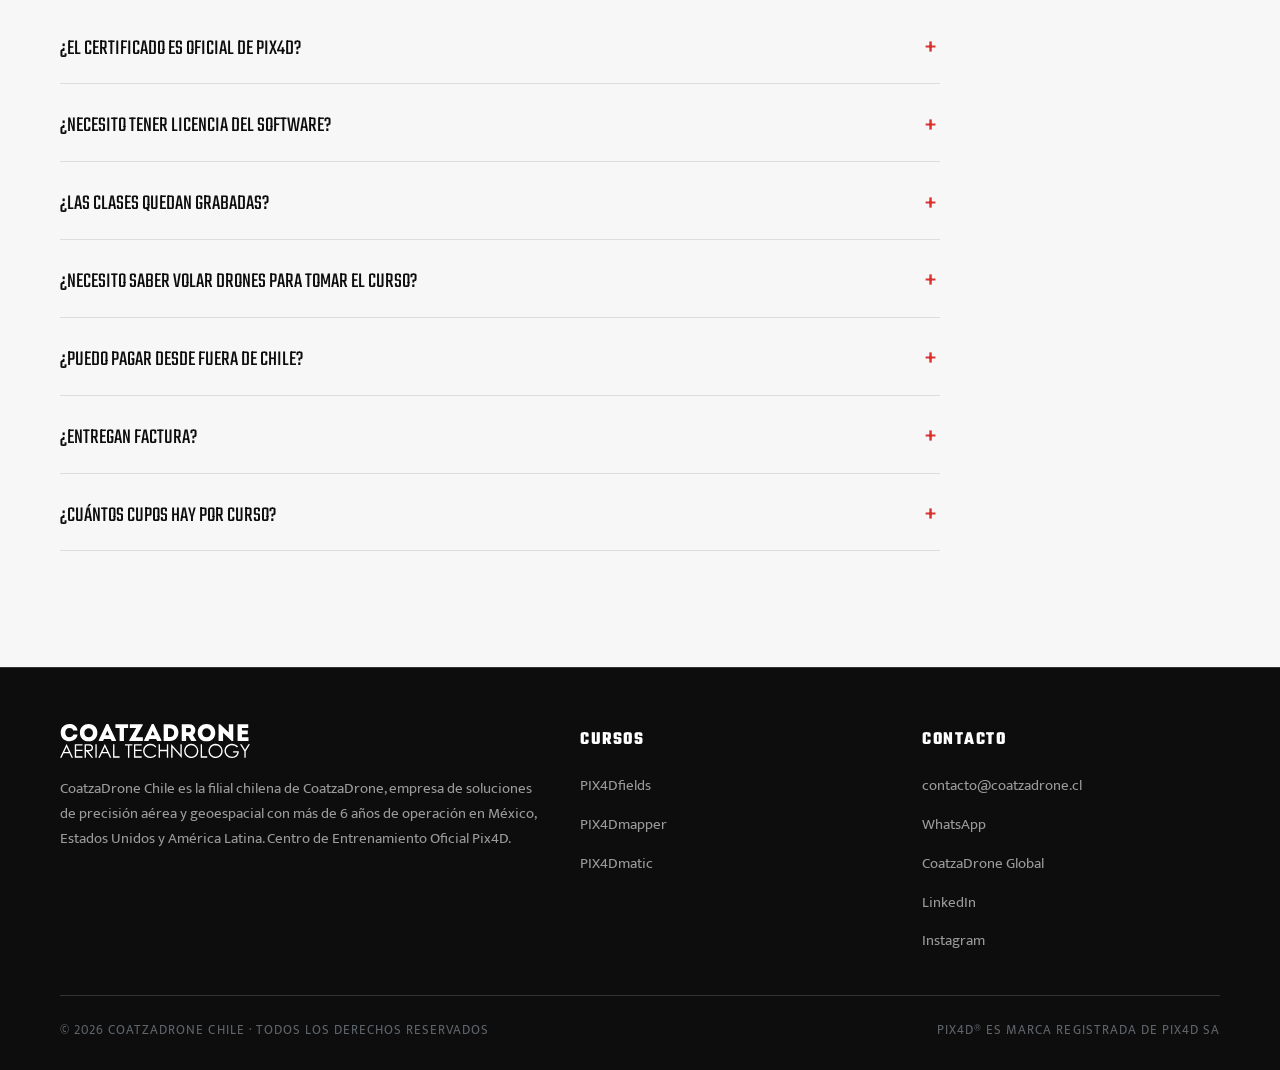
==== commit d5274bd1: "Convierte los cursos en productos con fecha, precio y pago propios Lo que se vende no es el curso: e" ====
--- a/index.html
+++ b/index.html
@@ -29,7 +29,7 @@
      _headers obligan a revalidar CSS y JS en cada visita. Se dejo en 2 para
      invalidar las caches creadas mientras esos archivos se servian como
      "immutable" por un ano. -->
-<link rel="stylesheet" href="assets/css/styles.css?v=3">
+<link rel="stylesheet" href="assets/css/styles.css?v=4">
 
 <!-- Datos estructurados: organización + cursos (se completa dinámicamente en app.js) -->
 <script type="application/ld+json">
@@ -423,6 +423,6 @@
   </div>
 </aside>
 
-<script src="assets/js/app.js?v=3"></script>
+<script src="assets/js/app.js?v=4"></script>
 </body>
 </html>
--- a/assets/css/styles.css
+++ b/assets/css/styles.css
@@ -922,3 +922,18 @@
 @media (prefers-reduced-motion: reduce) {
   .banner { transition: none; }
 }
+
+/* ---------- Fechas a la venta ---------- */
+/* El precio va junto a la fecha porque es lo que de verdad se compra: una
+   edicion concreta, no el curso en abstracto. */
+.cohorte__precio {
+  display: inline-block;
+  margin-top: 6px;
+  font-family: var(--display);
+  font-size: 1.15rem;
+  color: var(--blanco);
+  letter-spacing: .01em;
+}
+
+.cohorte--agotada { opacity: .62; }
+.cohorte--agotada .cohorte__precio { text-decoration: line-through; }
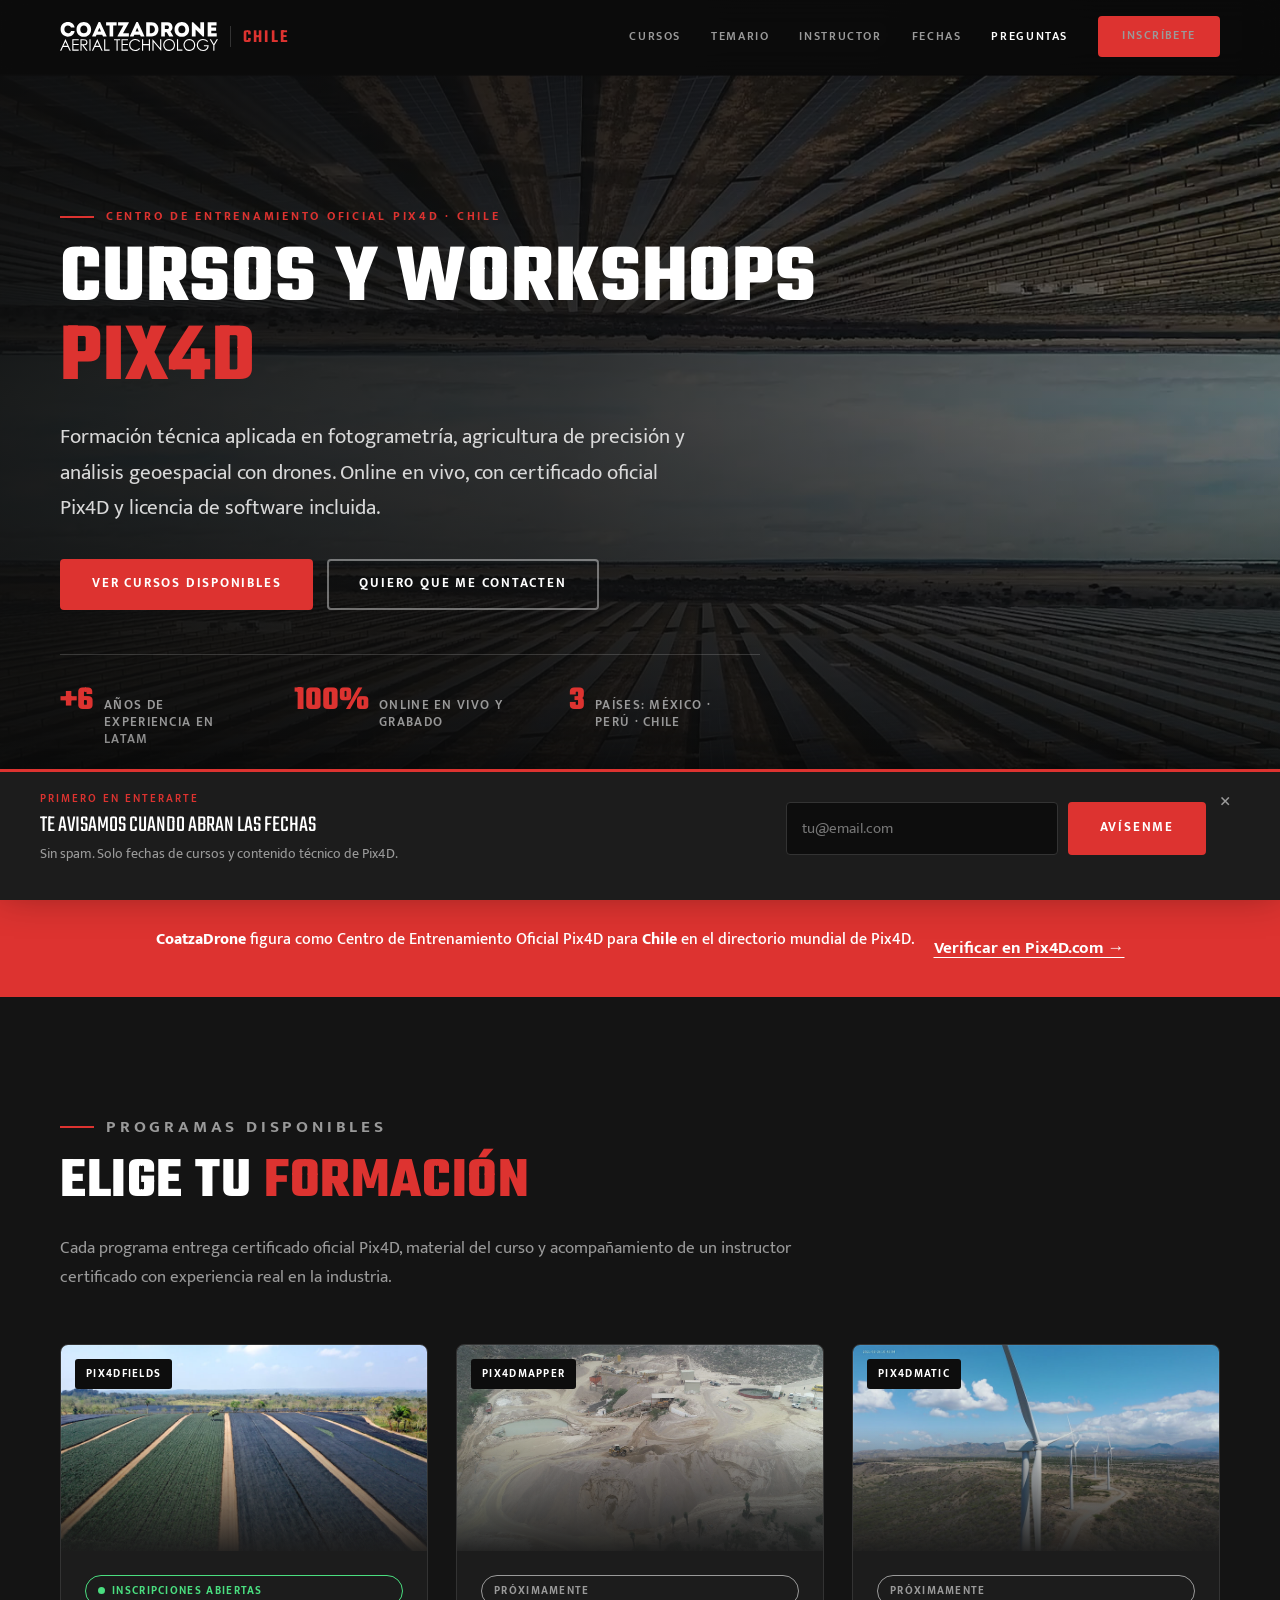
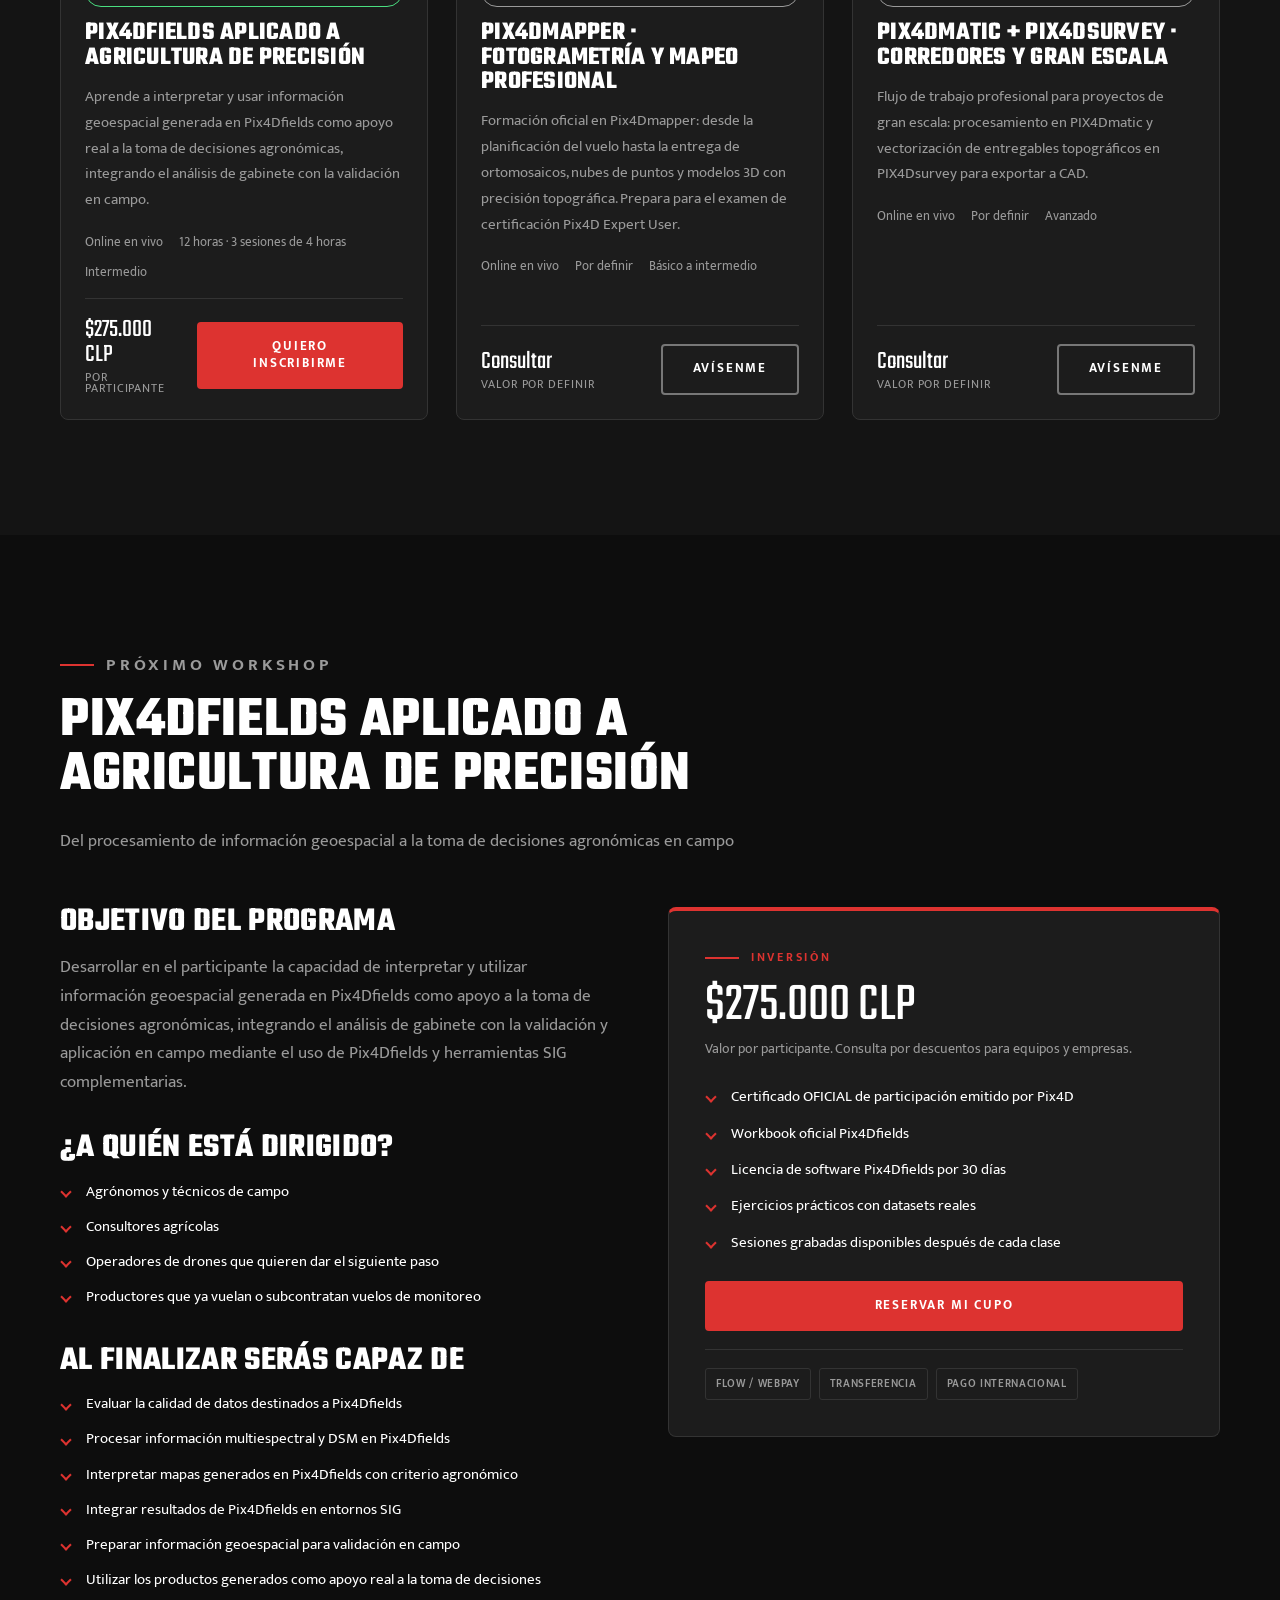
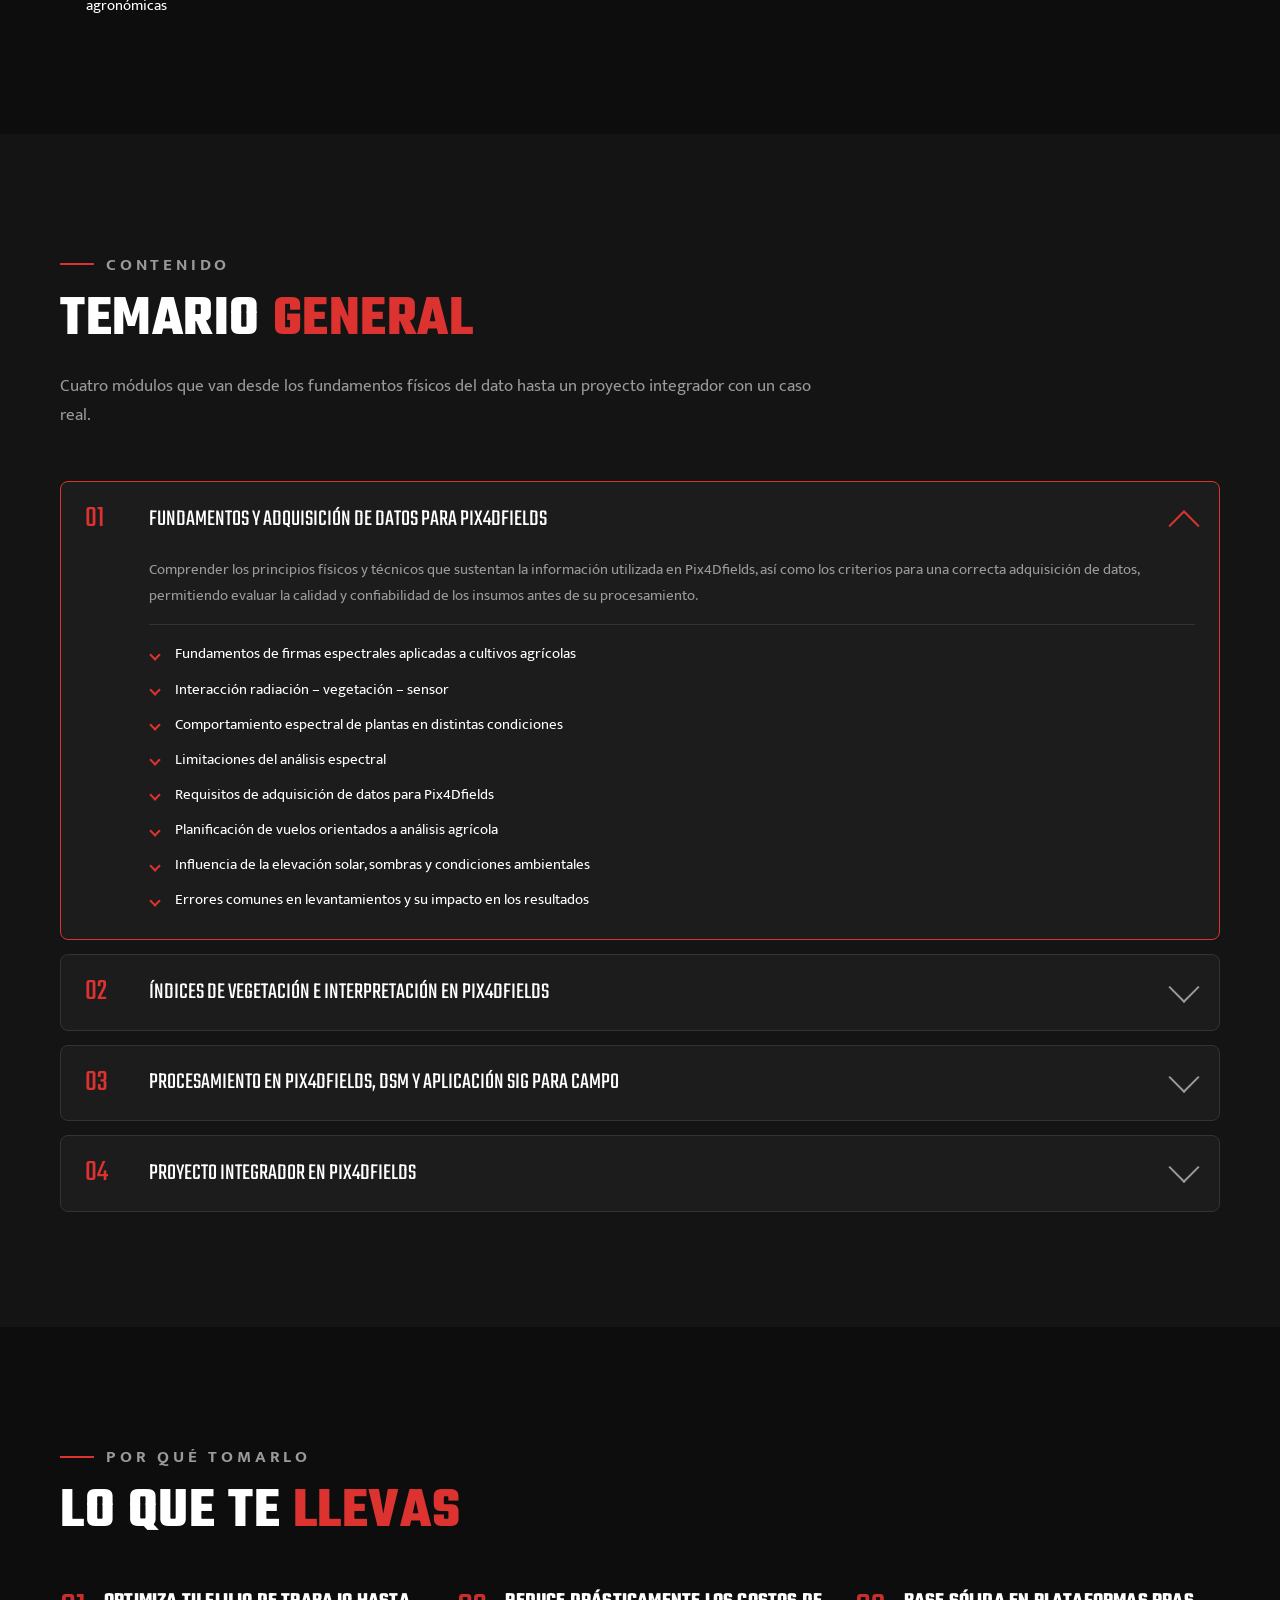
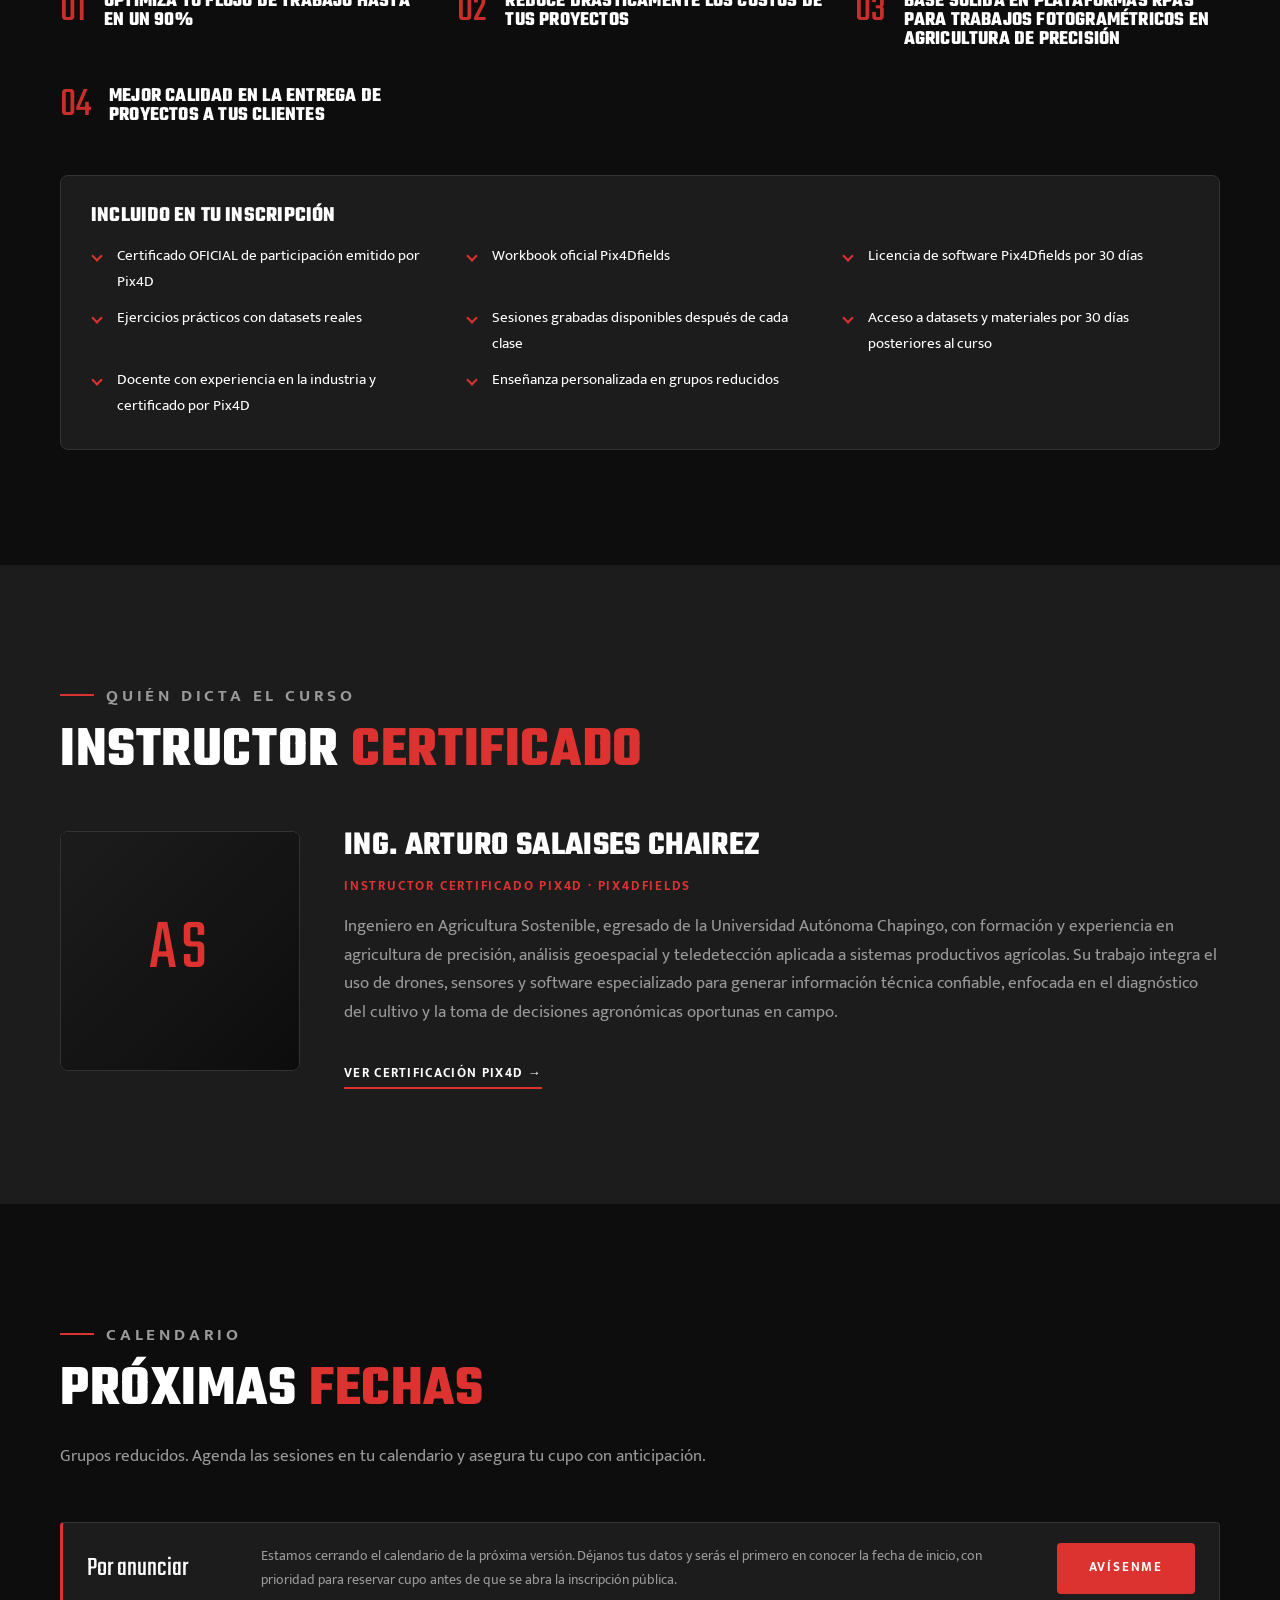
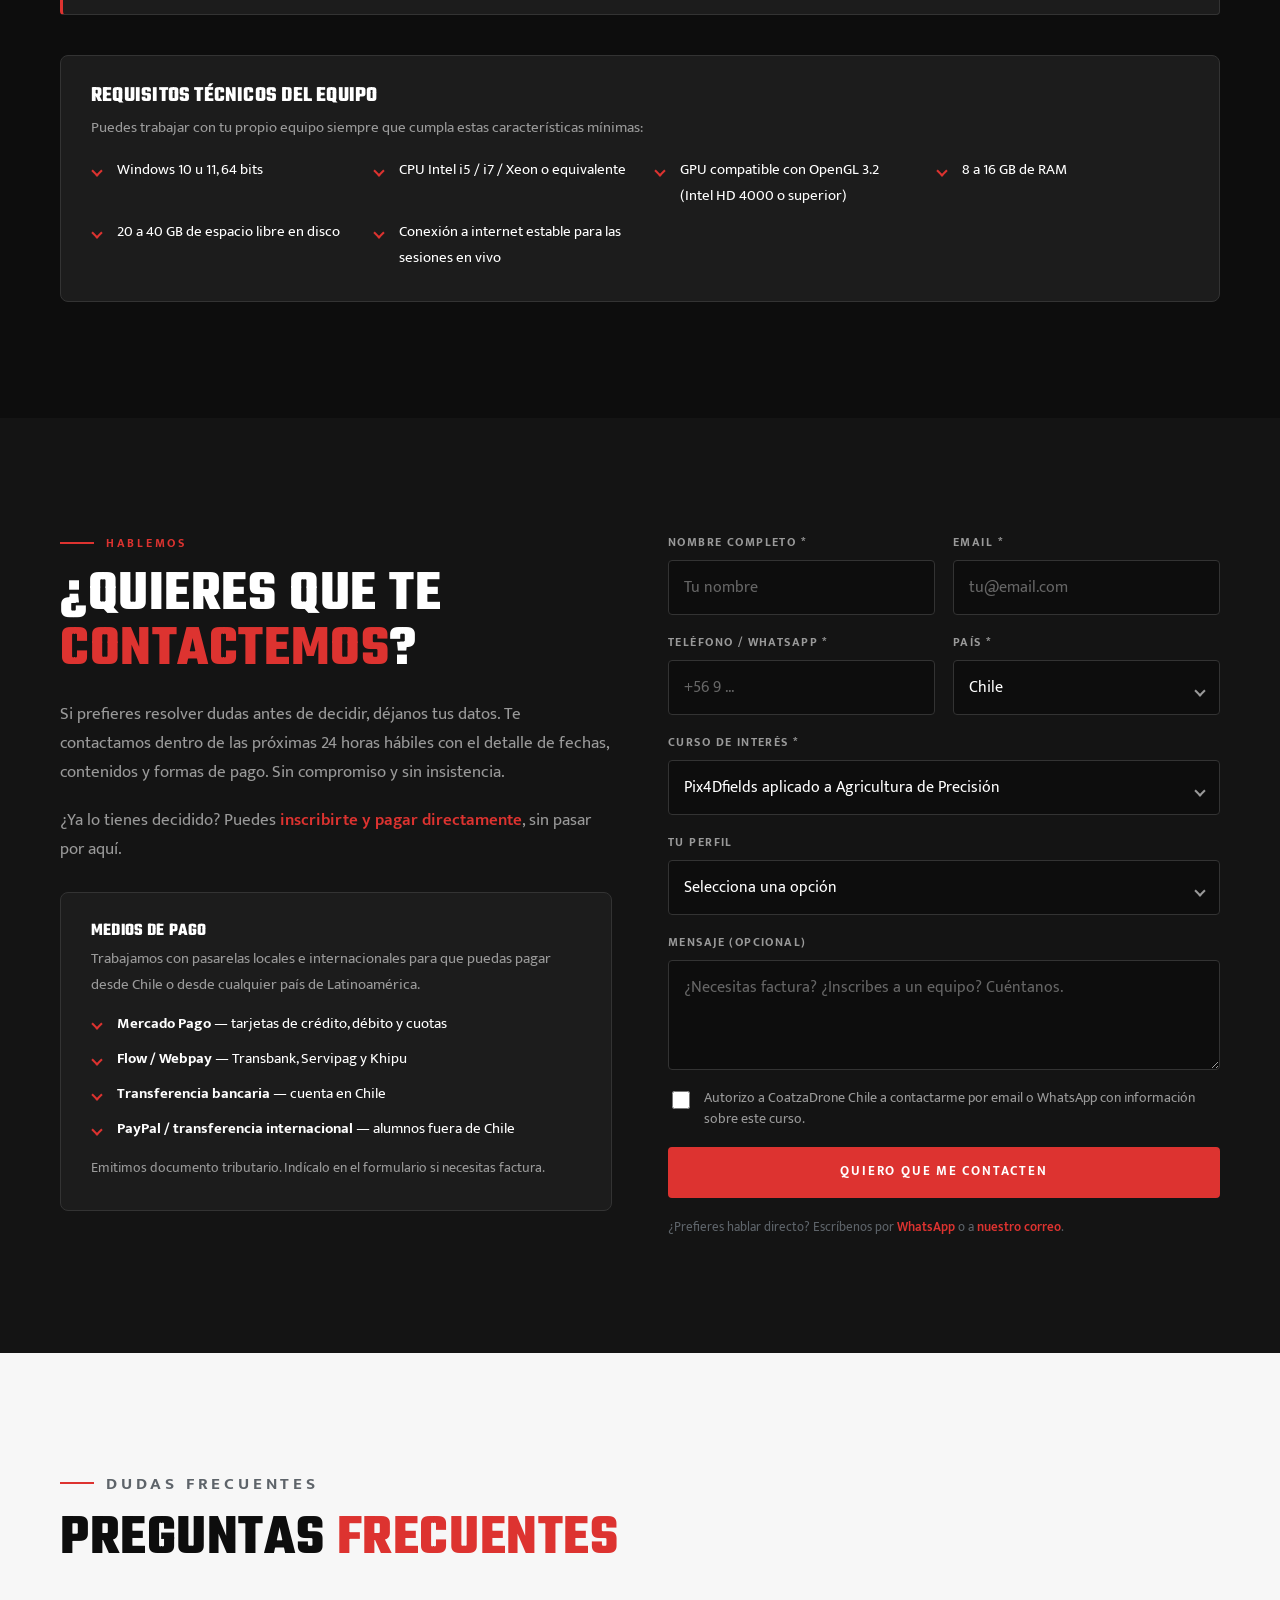
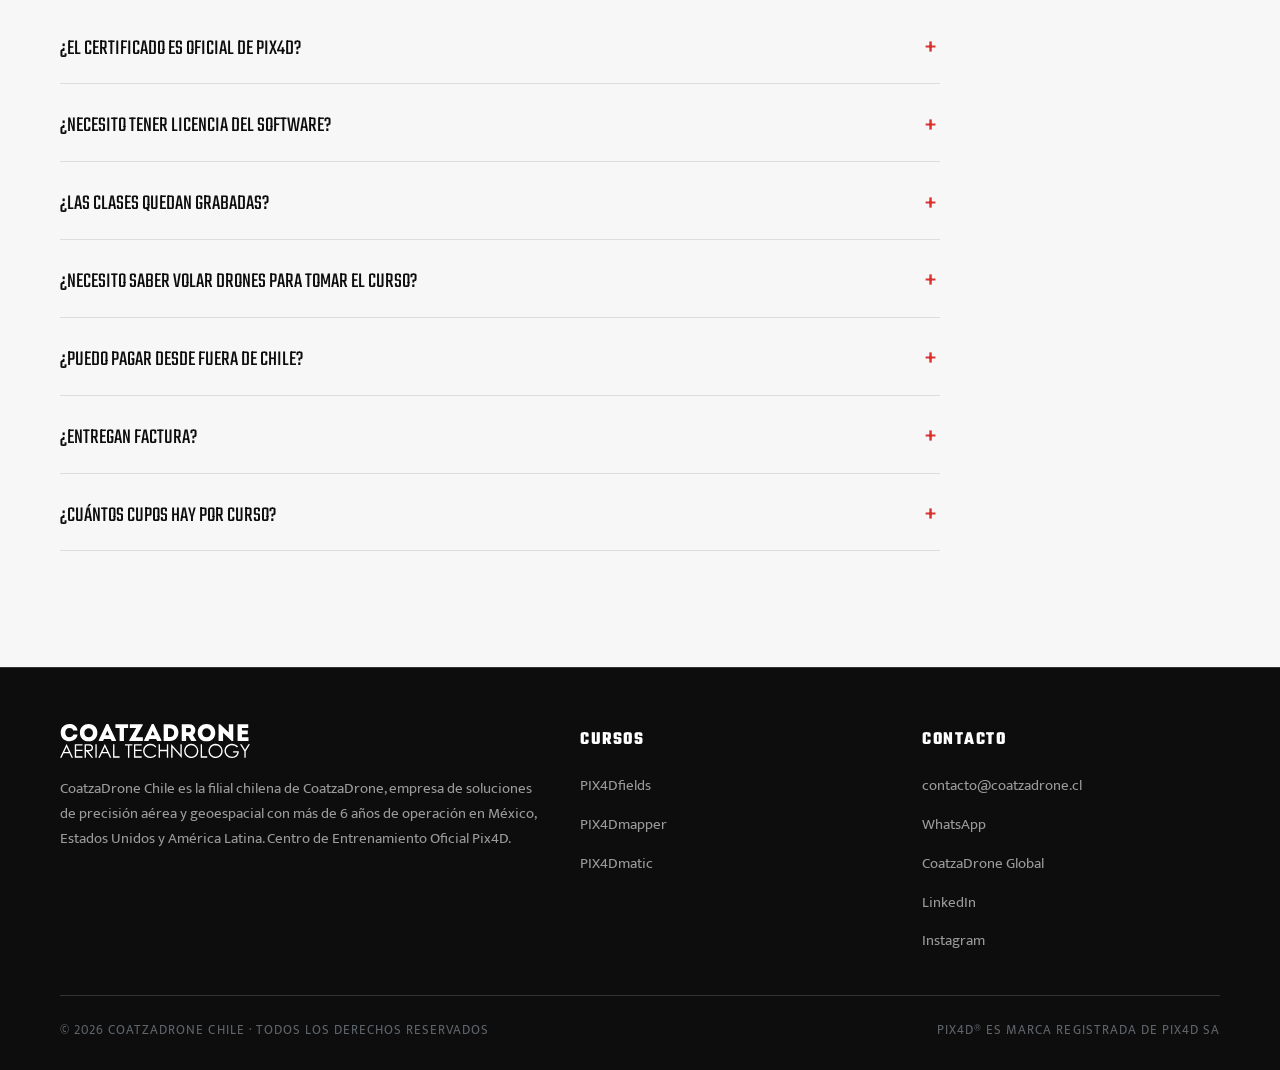
==== commit d76cbe52: "Simplifica el panel y deja Flow como unico medio de pago Cuatro cambios pedidos por el dueno:  El no" ====
--- a/index.html
+++ b/index.html
@@ -29,7 +29,7 @@
      _headers obligan a revalidar CSS y JS en cada visita. Se dejo en 2 para
      invalidar las caches creadas mientras esos archivos se servian como
      "immutable" por un ano. -->
-<link rel="stylesheet" href="assets/css/styles.css?v=4">
+<link rel="stylesheet" href="assets/css/styles.css?v=5">
 
 <!-- Datos estructurados: organización + cursos (se completa dinámicamente en app.js) -->
 <script type="application/ld+json">
@@ -162,11 +162,11 @@
           <p class="eyebrow" style="margin-bottom:10px">Inversión</p>
           <div class="precio-caja__monto" id="precioMonto">Consultar</div>
           <p class="precio-caja__nota" id="precioNota"></p>
+          <p class="precio-caja__obs" id="precioObs" hidden></p>
           <ul id="precioIncluye"></ul>
           <div id="botonesPago" hidden></div>
           <a class="btn btn--primario btn--bloque" href="#inscripcion" data-evento="cta_precio">Reservar mi cupo</a>
           <div class="medios-pago">
-            <span class="medio">Mercado Pago</span>
             <span class="medio">Flow / Webpay</span>
             <span class="medio">Transferencia</span>
             <span class="medio">Pago internacional</span>
@@ -423,6 +423,6 @@
   </div>
 </aside>
 
-<script src="assets/js/app.js?v=4"></script>
+<script src="assets/js/app.js?v=5"></script>
 </body>
 </html>
--- a/assets/css/styles.css
+++ b/assets/css/styles.css
@@ -937,3 +937,20 @@
 
 .cohorte--agotada { opacity: .62; }
 .cohorte--agotada .cohorte__precio { text-decoration: line-through; }
+
+/* Observaciones: lo que el dueño escribe en el panel para esa venta.
+   Va en caja aparte y no mezclado con la nota del precio, porque es texto
+   suyo y tiene que distinguirse de lo que calcula el sitio. */
+.precio-caja__obs {
+  font-size: .87rem;
+  line-height: 1.5;
+  color: var(--hueso);
+  background: rgba(221, 51, 48, .09);
+  border-left: 2px solid var(--rojo);
+  padding: 10px 14px;
+  border-radius: var(--radio);
+  margin: -12px 0 24px;
+  white-space: pre-line;
+}
+
+.cohorte__obs { display: block; margin-top: 6px; color: var(--hueso); white-space: pre-line; }
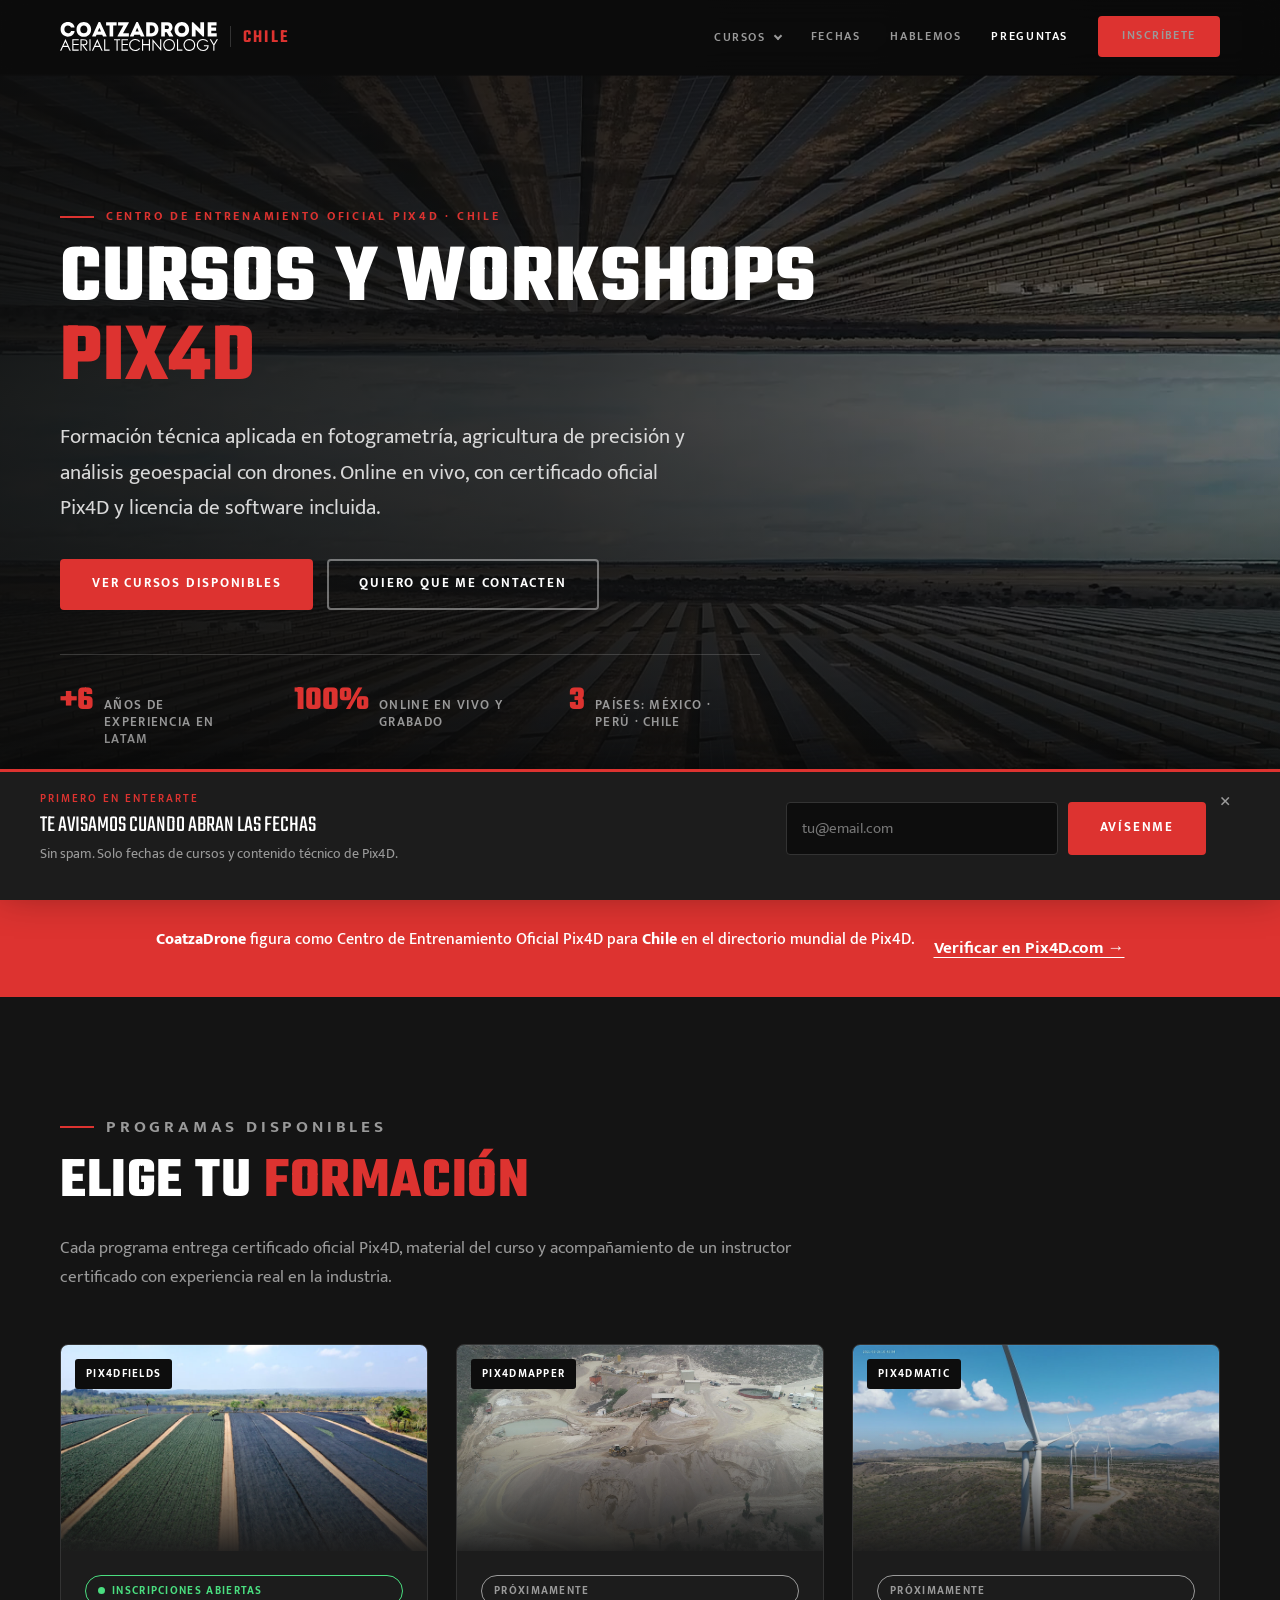
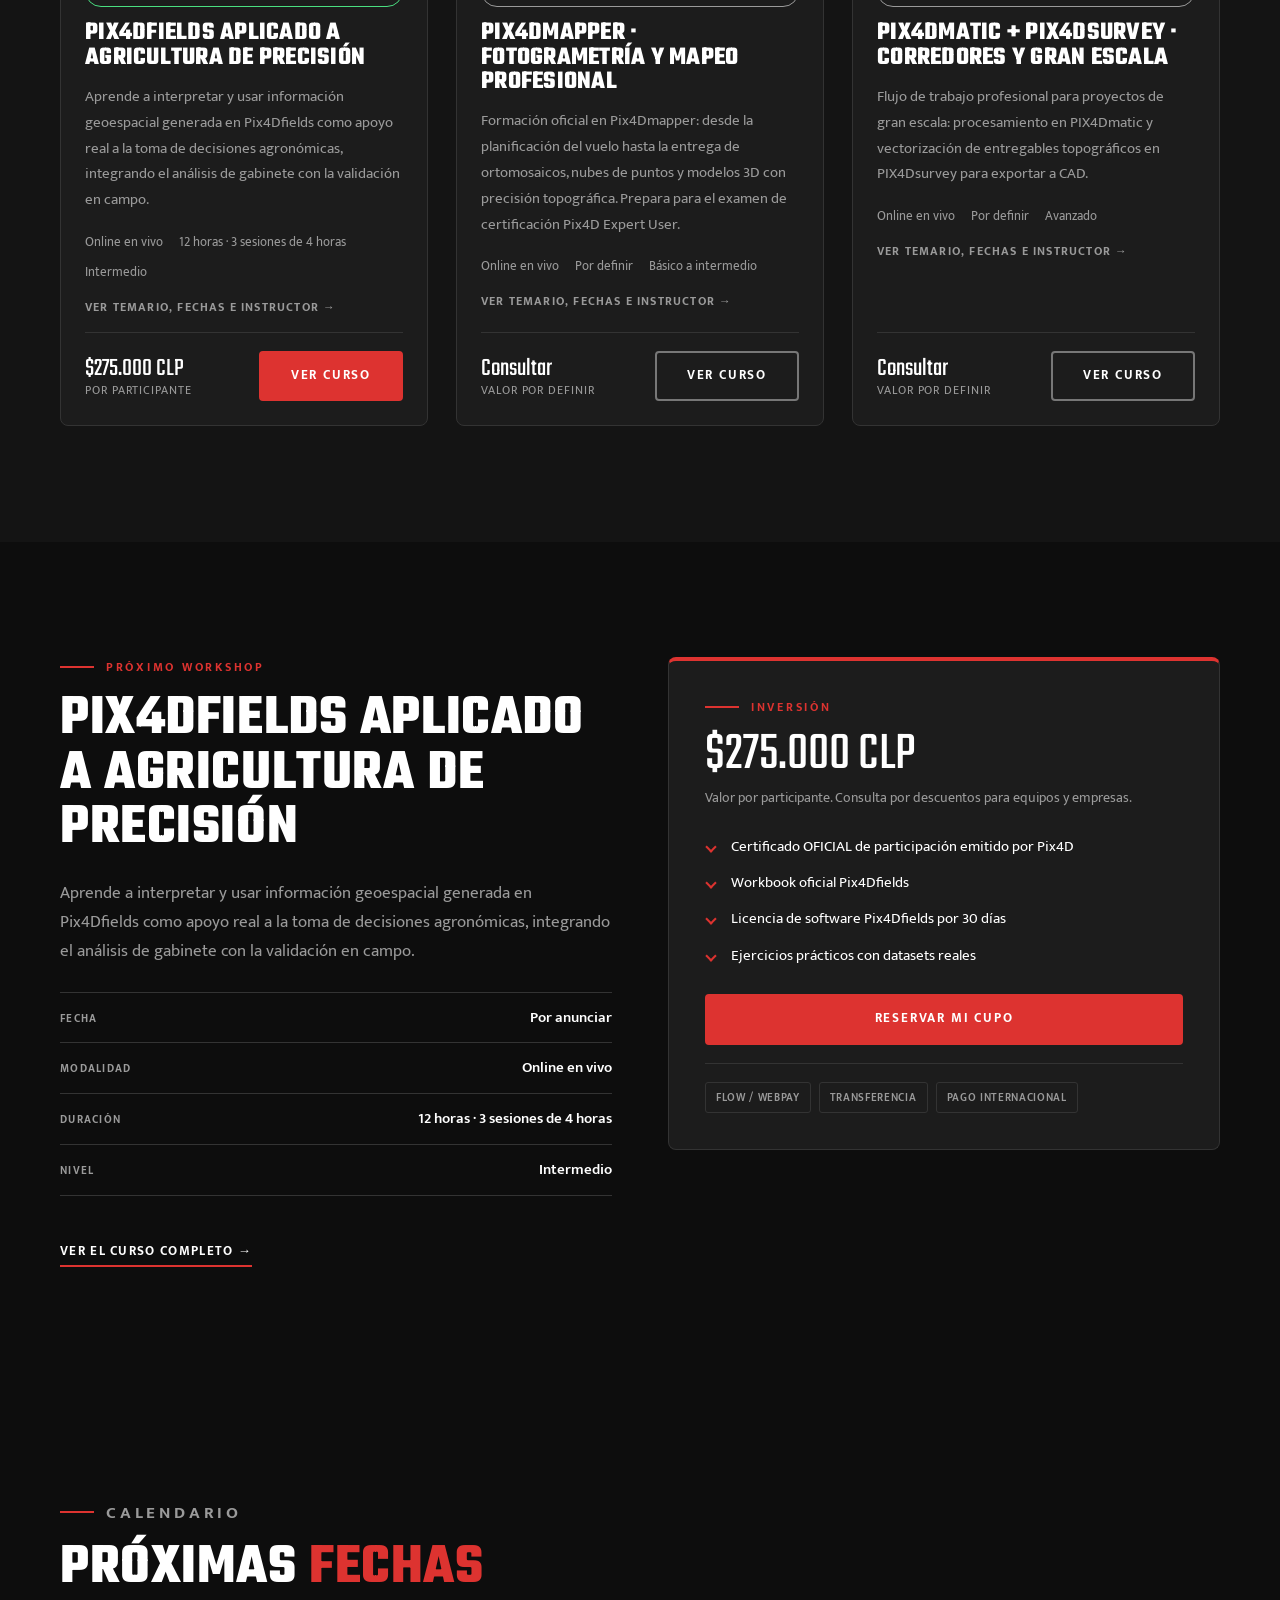
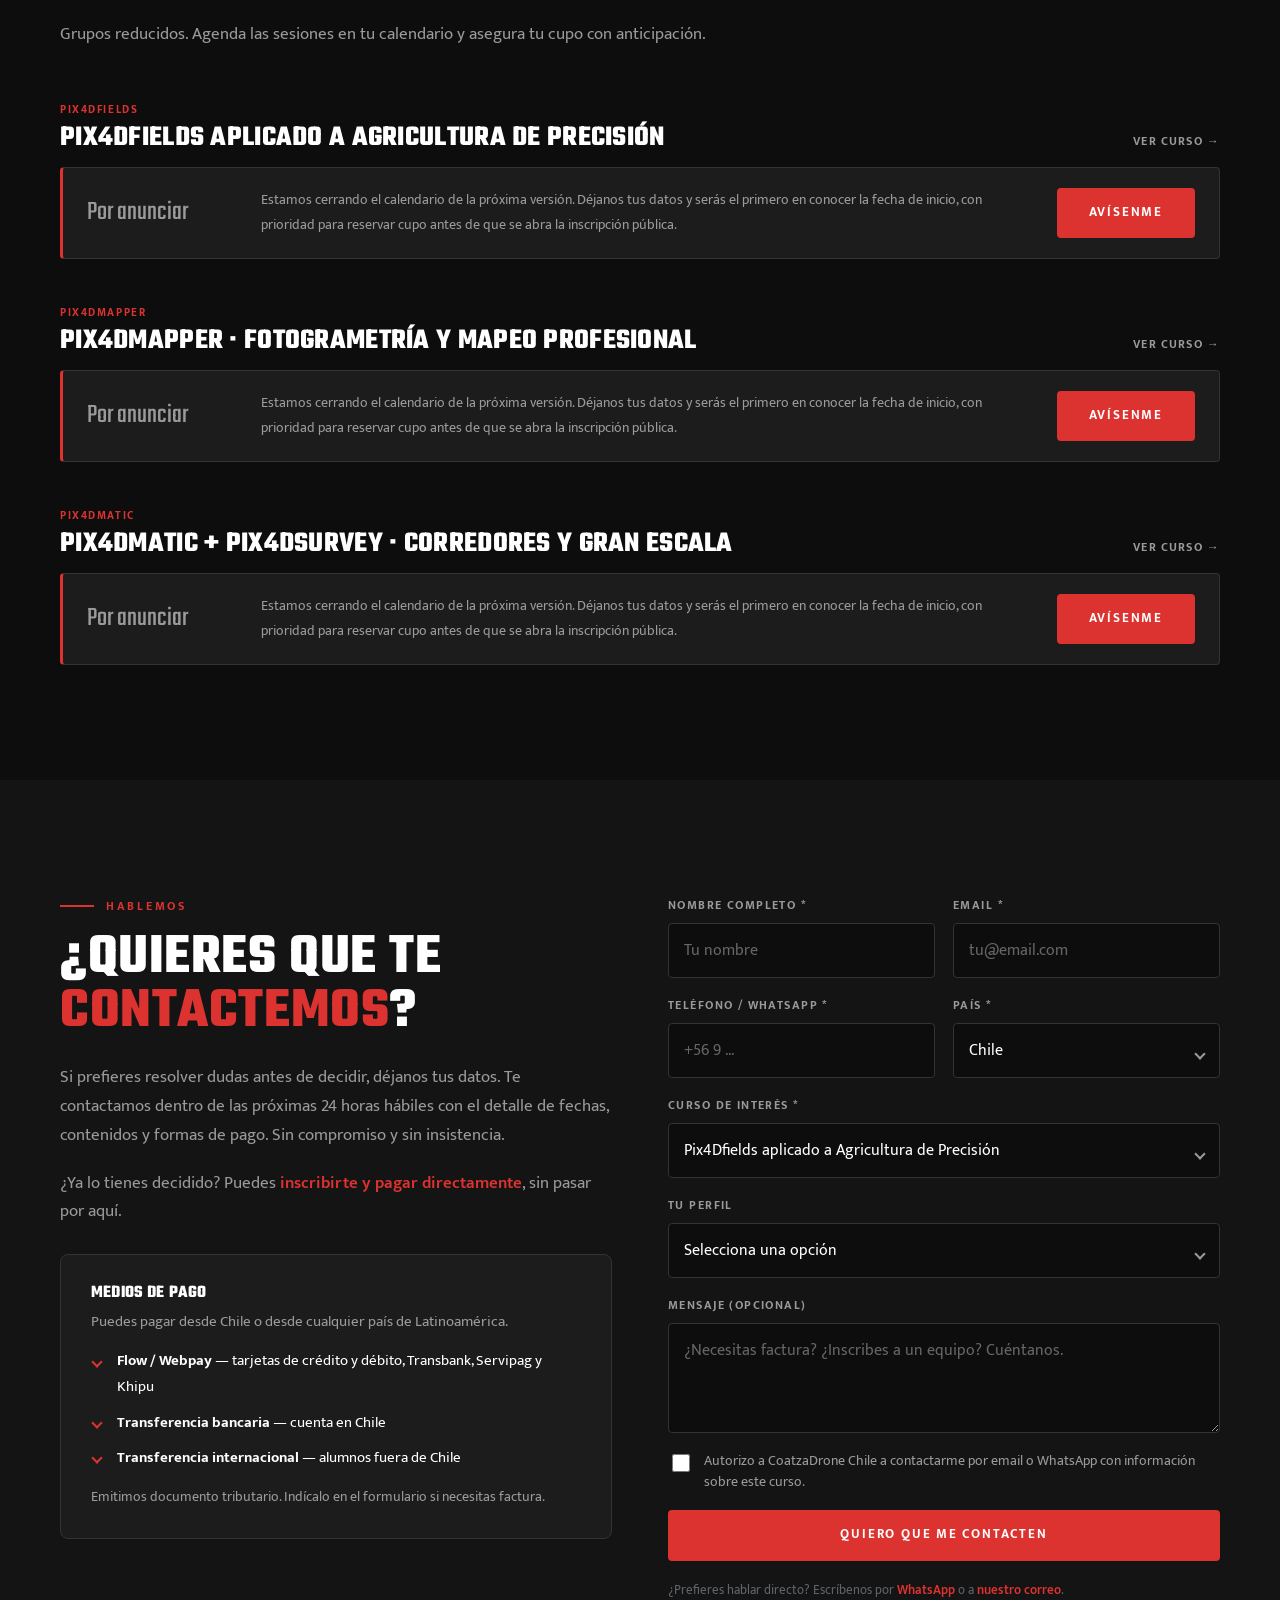
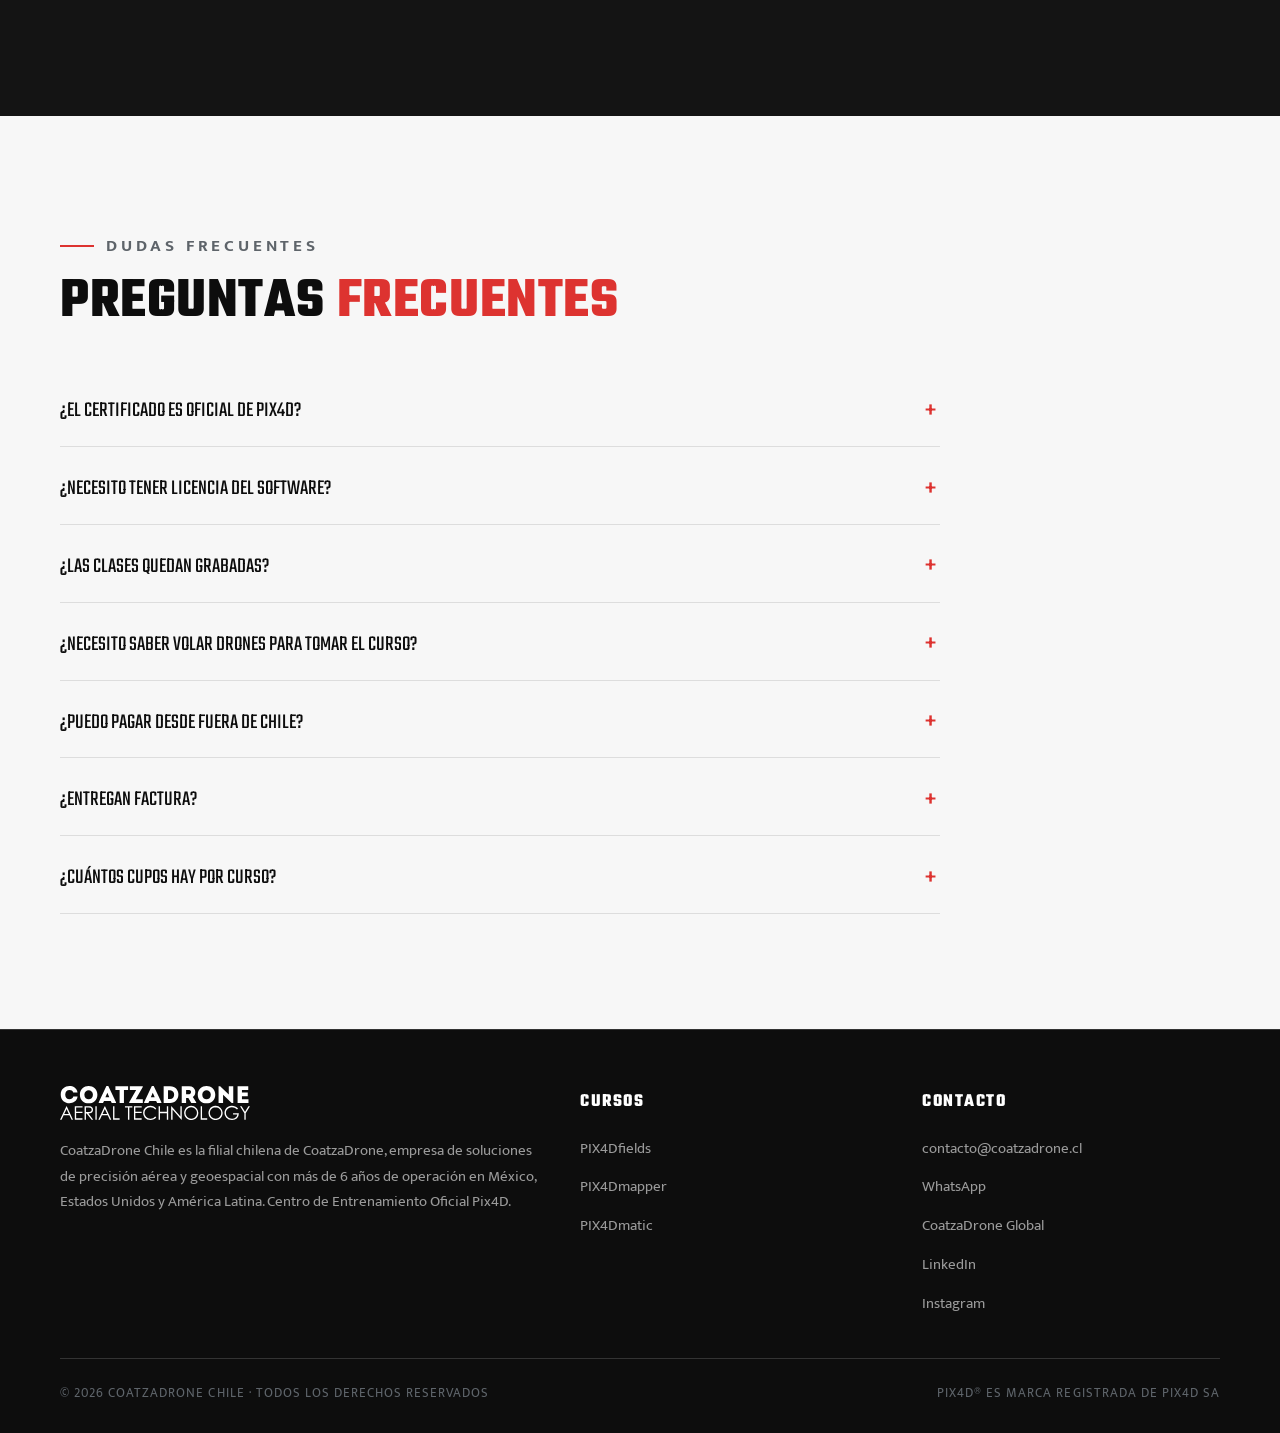
==== commit b6643acb: "Convierte el sitio en un catalogo de cursos con landing propia El panel pasa a administrar los curso" ====
--- a/index.html
+++ b/index.html
@@ -8,7 +8,9 @@
 <link rel="canonical" href="https://coatzadrone.cl/">
 <meta name="robots" content="index, follow, max-image-preview:large">
 
-<!-- Open Graph / redes -->
+<!-- Open Graph / redes. En la landing de cada curso, el servidor reescribe
+     título, descripción, imagen y dirección con los datos de ese curso
+     (worker/paginas.js): Meta y WhatsApp no ejecutan JavaScript. -->
 <meta property="og:type" content="website">
 <meta property="og:locale" content="es_CL">
 <meta property="og:site_name" content="CoatzaDrone Chile">
@@ -18,20 +20,17 @@
 <meta property="og:image" content="https://coatzadrone.cl/assets/img/Coatzadrone-hero-bg.jpg">
 <meta name="twitter:card" content="summary_large_image">
 
-<link rel="icon" href="assets/img/favicon.svg" type="image/svg+xml">
-<link rel="apple-touch-icon" href="assets/img/favicon.svg">
+<link rel="icon" href="/assets/img/favicon.svg" type="image/svg+xml">
+<link rel="apple-touch-icon" href="/assets/img/favicon.svg">
 <meta name="theme-color" content="#0D0D0D">
 
 <link rel="preconnect" href="https://fonts.googleapis.com">
 <link rel="preconnect" href="https://fonts.gstatic.com" crossorigin>
 <link href="https://fonts.googleapis.com/css2?family=Mukta:wght@300;400;500;600;700;800&family=Teko:wght@400;500;600;700&display=swap" rel="stylesheet">
-<!-- El ?v= corta caches antiguas. Hoy no hace falta tocarlo: las cabeceras de
-     _headers obligan a revalidar CSS y JS en cada visita. Se dejo en 2 para
-     invalidar las caches creadas mientras esos archivos se servian como
-     "immutable" por un ano. -->
-<link rel="stylesheet" href="assets/css/styles.css?v=5">
-
-<!-- Datos estructurados: organización + cursos (se completa dinámicamente en app.js) -->
+<!-- Rutas absolutas (/assets/...): esta misma plantilla se sirve en
+     /cursos/<curso>, donde una ruta relativa buscaría /cursos/assets/... -->
+<link rel="stylesheet" href="/assets/css/styles.css?v=6">
+
 <script type="application/ld+json">
 {
   "@context": "https://schema.org",
@@ -46,13 +45,22 @@
 }
 </script>
 </head>
-<body>
+<!--
+  UNA PLANTILLA, DOS PÁGINAS
+  Esta página es a la vez la portada (/) y la landing de cada curso
+  (/cursos/<curso>). Lo exclusivo de cada una va marcado:
+    data-solo="inicio"   solo en la portada
+    data-solo="curso"    solo en la landing de un curso
+  El servidor quita lo que no corresponde antes de entregarla. Lo que no lleva
+  marca —encabezado, formulario, preguntas, pie— es común a las dos.
+-->
+<body data-pagina="inicio">
 
 <!-- ============ HEADER ============ -->
 <header class="header" id="header">
   <div class="header__inner">
     <a class="marca" href="/" aria-label="CoatzaDrone Chile — inicio">
-      <img src="assets/img/logo-coatzadrone.svg" alt="CoatzaDrone" width="158" height="28">
+      <img src="/assets/img/logo-coatzadrone.svg" alt="CoatzaDrone" width="158" height="28">
       <span class="marca__pais">CHILE</span>
     </a>
 
@@ -61,20 +69,25 @@
     </button>
 
     <nav class="nav" id="nav">
-      <a href="#cursos">Cursos</a>
-      <a href="#temario">Temario</a>
-      <a href="#instructor">Instructor</a>
+      <div class="nav__grupo" id="navCursos">
+        <button type="button" class="nav__boton" aria-expanded="false" aria-controls="menuCursos">Cursos</button>
+        <div class="nav__menu" id="menuCursos">
+          <div id="menuCursosLista"></div>
+          <a class="nav__todos" href="/#cursos">Ver todos los cursos</a>
+        </div>
+      </div>
       <a href="#fechas">Fechas</a>
+      <a href="#inscripcion">Hablemos</a>
       <a href="#faq">Preguntas</a>
-      <a class="btn btn--primario" href="#destacado">Inscríbete</a>
+      <a class="btn btn--primario" id="navCta" href="#destacado">Inscríbete</a>
     </nav>
   </div>
 </header>
 
 <main>
 
-<!-- ============ HERO ============ -->
-<section class="hero">
+<!-- ============ HERO — PORTADA ============ -->
+<section class="hero" data-solo="inicio">
   <div class="hero__bg" aria-hidden="true"></div>
   <div class="contenedor">
     <div class="hero__contenido">
@@ -107,6 +120,22 @@
   </div>
 </section>
 
+<!-- ============ HERO — CURSO ============
+     Lo primero que ve quien llega desde un anuncio: qué es, cuándo, cuánto
+     cuesta y el botón para pagar, sin tener que bajar. -->
+<section class="hero hero--curso" data-solo="curso">
+  <div class="hero__bg" id="cursoFondo" aria-hidden="true"></div>
+  <div class="contenedor">
+    <div class="hero__contenido">
+      <p class="eyebrow" id="cursoEyebrow">Centro de Entrenamiento Oficial Pix4D</p>
+      <h1 id="cursoTitulo">&nbsp;</h1>
+      <p class="hero__sub" id="cursoSubtitulo"></p>
+      <ul class="hechos" id="cursoHechos"></ul>
+      <div class="hero__compra" id="cursoCompra"></div>
+    </div>
+  </div>
+</section>
+
 <!-- ============ CREDENCIAL PIX4D ============ -->
 <section class="credencial">
   <div class="contenedor credencial__inner">
@@ -120,7 +149,7 @@
 </section>
 
 <!-- ============ CURSOS ============ -->
-<section class="seccion seccion--carbon" id="cursos">
+<section class="seccion seccion--carbon" id="cursos" data-solo="inicio">
   <div class="contenedor">
     <div class="encabezado-seccion revelar">
       <p class="eyebrow">Programas disponibles</p>
@@ -130,67 +159,62 @@
         de un instructor certificado con experiencia real en la industria.
       </p>
     </div>
-    <div class="grid-cursos" id="gridCursos">
-      <!-- Renderizado desde data/cursos.json -->
-    </div>
-  </div>
-</section>
-
-<!-- ============ CURSO DESTACADO ============ -->
-<section class="seccion" id="destacado">
-  <div class="contenedor">
-    <div class="encabezado-seccion revelar">
-      <p class="eyebrow">Próximo workshop</p>
-      <h2 id="destacadoTitulo">—</h2>
-      <p id="destacadoSubtitulo"></p>
-    </div>
-
+    <div class="grid-cursos" id="gridCursos"></div>
+  </div>
+</section>
+
+<!-- ============ PRÓXIMO WORKSHOP ============
+     Se elige solo: la fecha más cercana entre los cursos publicados. -->
+<section class="seccion" id="destacado" data-solo="inicio">
+  <div class="contenedor">
     <div class="grid-2" style="align-items:start; gap:56px">
       <div class="revelar">
-        <h3>Objetivo del programa</h3>
-        <p id="destacadoObjetivo" style="color:var(--gris)"></p>
-
-        <h3 style="margin-top:36px">¿A quién está dirigido?</h3>
-        <ul class="lista-check" id="destacadoDirigido"></ul>
-
-        <h3 style="margin-top:36px">Al finalizar serás capaz de</h3>
-        <ul class="lista-check" id="destacadoResultados"></ul>
-      </div>
-
+        <p class="eyebrow">Próximo workshop</p>
+        <h2 id="destacadoTitulo">&nbsp;</h2>
+        <p class="destacado__resumen" id="destacadoResumen"></p>
+        <ul class="hechos hechos--lista" id="destacadoHechos"></ul>
+        <a class="enlace-verificar" id="destacadoVer" href="#cursos">Ver el curso completo →</a>
+      </div>
+      <div class="revelar" id="precioDestacado"></div>
+    </div>
+  </div>
+</section>
+
+<!-- ============ SOBRE EL CURSO ============ -->
+<section class="seccion" id="sobre" data-solo="curso">
+  <div class="contenedor">
+    <div class="grid-2" style="align-items:start; gap:56px">
       <div class="revelar">
-        <div class="precio-caja" id="precioCaja">
-          <p class="eyebrow" style="margin-bottom:10px">Inversión</p>
-          <div class="precio-caja__monto" id="precioMonto">Consultar</div>
-          <p class="precio-caja__nota" id="precioNota"></p>
-          <p class="precio-caja__obs" id="precioObs" hidden></p>
-          <ul id="precioIncluye"></ul>
-          <div id="botonesPago" hidden></div>
-          <a class="btn btn--primario btn--bloque" href="#inscripcion" data-evento="cta_precio">Reservar mi cupo</a>
-          <div class="medios-pago">
-            <span class="medio">Flow / Webpay</span>
-            <span class="medio">Transferencia</span>
-            <span class="medio">Pago internacional</span>
-          </div>
-        </div>
-      </div>
+        <p class="eyebrow">El programa</p>
+        <h2>Sobre el <span class="rojo">curso</span></h2>
+        <div class="texto-largo" id="cursoObjetivo"></div>
+        <div id="cursoDirigidoBloque">
+          <h3 style="margin-top:36px">¿A quién está dirigido?</h3>
+          <ul class="lista-check" id="cursoDirigido"></ul>
+        </div>
+        <div id="cursoResultadosBloque">
+          <h3 style="margin-top:36px">Al finalizar serás capaz de</h3>
+          <ul class="lista-check" id="cursoResultados"></ul>
+        </div>
+      </div>
+      <div class="revelar" id="precioCurso"></div>
     </div>
   </div>
 </section>
 
 <!-- ============ TEMARIO ============ -->
-<section class="seccion seccion--carbon" id="temario">
+<section class="seccion seccion--carbon" id="temario" data-solo="curso">
   <div class="contenedor">
     <div class="encabezado-seccion revelar">
       <p class="eyebrow">Contenido</p>
-      <h2>Temario <span class="rojo">general</span></h2>
-      <p>Cuatro módulos que van desde los fundamentos físicos del dato hasta un proyecto integrador con un caso real.</p>
+      <h2>Temario <span class="rojo">del curso</span></h2>
     </div>
     <div class="modulos" id="modulos"></div>
   </div>
 </section>
 
-<!-- ============ BENEFICIOS ============ -->
-<section class="seccion">
+<!-- ============ POR QUÉ TOMARLO ============ -->
+<section class="seccion" id="beneficiosSeccion" data-solo="curso">
   <div class="contenedor">
     <div class="encabezado-seccion revelar">
       <p class="eyebrow">Por qué tomarlo</p>
@@ -198,7 +222,7 @@
     </div>
     <div class="grid-2 revelar" id="beneficios" style="gap:32px"></div>
 
-    <div class="bloque revelar" style="margin-top:44px">
+    <div class="bloque revelar" id="incluyeBloque" style="margin-top:44px">
       <h4>Incluido en tu inscripción</h4>
       <ul class="lista-check" id="incluye" style="margin-top:16px; grid-template-columns:repeat(auto-fit,minmax(280px,1fr)); display:grid; gap:10px 28px"></ul>
     </div>
@@ -206,31 +230,32 @@
 </section>
 
 <!-- ============ INSTRUCTOR ============ -->
-<section class="seccion seccion--grafito" id="instructor">
+<section class="seccion seccion--grafito" id="instructor" data-solo="curso">
   <div class="contenedor">
     <div class="encabezado-seccion revelar">
       <p class="eyebrow">Quién dicta el curso</p>
-      <h2>Instructor <span class="rojo">certificado</span></h2>
-    </div>
-    <div class="instructor revelar" id="instructorBloque"></div>
-  </div>
-</section>
-
-<!-- ============ FECHAS / CALENDARIO ============ -->
+      <h2 id="instructorTitulo">Instructor <span class="rojo">certificado</span></h2>
+    </div>
+    <div class="instructores" id="instructorBloque"></div>
+  </div>
+</section>
+
+<!-- ============ FECHAS ============
+     En la portada: todos los cursos con sus fechas. En un curso: las suyas. -->
 <section class="seccion" id="fechas">
   <div class="contenedor">
     <div class="encabezado-seccion revelar">
       <p class="eyebrow">Calendario</p>
       <h2>Próximas <span class="rojo">fechas</span></h2>
-      <p>Grupos reducidos. Agenda las sesiones en tu calendario y asegura tu cupo con anticipación.</p>
-    </div>
-    <div class="cohortes revelar" id="cohortes"></div>
-
-    <div class="bloque revelar" id="requisitos" style="margin-top:40px"></div>
-  </div>
-</section>
-
-<!-- ============ INSCRIPCIÓN ============ -->
+      <p id="fechasIntro">Grupos reducidos. Agenda las sesiones en tu calendario y asegura tu cupo con anticipación.</p>
+    </div>
+    <div class="calendario revelar" id="cohortes"></div>
+
+    <div class="bloque revelar" id="requisitos" style="margin-top:40px" hidden></div>
+  </div>
+</section>
+
+<!-- ============ HABLEMOS ============ -->
 <section class="seccion seccion--carbon" id="inscripcion">
   <div class="contenedor">
     <div class="grid-2" style="gap:56px; align-items:start">
@@ -243,21 +268,19 @@
           formas de pago. Sin compromiso y sin insistencia.
         </p>
         <p style="color:var(--gris)">
-          ¿Ya lo tienes decidido? Puedes <a href="#destacado" style="color:var(--rojo); font-weight:600">inscribirte y pagar directamente</a>,
+          ¿Ya lo tienes decidido? Puedes <a id="enlacePagoDirecto" href="#destacado" style="color:var(--rojo); font-weight:600">inscribirte y pagar directamente</a>,
           sin pasar por aquí.
         </p>
 
         <div class="bloque" style="margin-top:28px">
           <h4 style="font-size:1.1rem">Medios de pago</h4>
           <p style="color:var(--gris); font-size:.93rem; margin-bottom:14px">
-            Trabajamos con pasarelas locales e internacionales para que puedas pagar desde
-            Chile o desde cualquier país de Latinoamérica.
+            Puedes pagar desde Chile o desde cualquier país de Latinoamérica.
           </p>
           <ul class="lista-check" style="font-size:.92rem">
-            <li><strong>Mercado Pago</strong> — tarjetas de crédito, débito y cuotas</li>
-            <li><strong>Flow / Webpay</strong> — Transbank, Servipag y Khipu</li>
+            <li><strong>Flow / Webpay</strong> — tarjetas de crédito y débito, Transbank, Servipag y Khipu</li>
             <li><strong>Transferencia bancaria</strong> — cuenta en Chile</li>
-            <li><strong>PayPal / transferencia internacional</strong> — alumnos fuera de Chile</li>
+            <li><strong>Transferencia internacional</strong> — alumnos fuera de Chile</li>
           </ul>
           <p style="color:var(--gris); font-size:.86rem; margin-top:14px">
             Emitimos documento tributario. Indícalo en el formulario si necesitas factura.
@@ -360,7 +383,7 @@
   <div class="contenedor">
     <div class="footer__grid">
       <div class="footer__marca">
-        <img src="assets/img/logo-coatzadrone.svg" alt="CoatzaDrone Chile" width="190" height="34">
+        <img src="/assets/img/logo-coatzadrone.svg" alt="CoatzaDrone Chile" width="190" height="34">
         <p>
           CoatzaDrone Chile es la filial chilena de CoatzaDrone, empresa de soluciones de
           precisión aérea y geoespacial con más de 6 años de operación en México, Estados
@@ -396,11 +419,22 @@
   <svg viewBox="0 0 24 24" aria-hidden="true"><path d="M17.47 14.38c-.3-.15-1.75-.86-2.02-.96-.27-.1-.47-.15-.67.15s-.77.96-.94 1.16c-.17.2-.35.22-.64.07-.3-.15-1.25-.46-2.38-1.47-.88-.78-1.47-1.75-1.64-2.05-.17-.3-.02-.46.13-.61.13-.13.3-.35.45-.52.15-.17.2-.3.3-.5.1-.2.05-.37-.02-.52-.08-.15-.67-1.6-.92-2.2-.24-.58-.49-.5-.67-.51h-.57c-.2 0-.52.07-.79.37-.27.3-1.04 1.02-1.04 2.48s1.07 2.88 1.22 3.08c.15.2 2.1 3.2 5.08 4.49.71.3 1.26.49 1.69.63.71.22 1.36.19 1.87.12.57-.09 1.75-.72 2-1.41.25-.69.25-1.28.17-1.41-.07-.13-.27-.2-.57-.35zM12.04 21.5h-.01a9.46 9.46 0 0 1-4.82-1.32l-.35-.2-3.58.94.96-3.49-.23-.36a9.42 9.42 0 0 1-1.45-5.04c0-5.22 4.26-9.47 9.49-9.47 2.53 0 4.91.99 6.7 2.78a9.42 9.42 0 0 1 2.78 6.7c-.01 5.22-4.26 9.46-9.49 9.46zM20.5 3.49A11.36 11.36 0 0 0 12.04 0C5.76 0 .65 5.1.64 11.38c0 2 .53 3.96 1.53 5.68L.54 24l7.1-1.86a11.36 11.36 0 0 0 5.43 1.38h.01c6.28 0 11.39-5.11 11.39-11.39 0-3.04-1.18-5.9-3.33-8.05z"/></svg>
 </a>
 
+<!-- ============ BARRA DE COMPRA (celular, landing de curso) ============
+     Quien llega desde un anuncio casi siempre está en el celular. Con esta
+     barra, el precio y el botón para pagar quedan a la mano en toda la página. -->
+<div class="barra-compra" id="barraCompra" data-solo="curso" hidden>
+  <div class="barra-compra__precio">
+    <strong id="barraPrecio"></strong>
+    <small id="barraFecha"></small>
+  </div>
+  <a class="btn btn--primario" id="barraBtn" href="#inscripcion">Inscribirme</a>
+</div>
+
 <!-- ============ BANNER DE NOVEDADES ============
      Aparece al 50% de scroll o al intentar salir, nunca al cargar: Google
      penaliza en movil los avisos que tapan el contenido apenas entras.
-     Se controla desde app.js. -->
-<aside class="banner" id="bannerNovedades" hidden aria-labelledby="bannerTitulo">
+     Solo en la portada: en la landing de un curso compite con la barra de compra. -->
+<aside class="banner" id="bannerNovedades" data-solo="inicio" hidden aria-labelledby="bannerTitulo">
   <div class="banner__inner">
     <button class="banner__cerrar" id="bannerCerrar" type="button" aria-label="Cerrar aviso">&times;</button>
 
@@ -423,6 +457,6 @@
   </div>
 </aside>
 
-<script src="assets/js/app.js?v=5"></script>
+<script src="/assets/js/app.js?v=6"></script>
 </body>
 </html>
--- a/assets/css/styles.css
+++ b/assets/css/styles.css
@@ -954,3 +954,279 @@
 }
 
 .cohorte__obs { display: block; margin-top: 6px; color: var(--hueso); white-space: pre-line; }
+
+/* ==========================================================================
+   Catálogo por curso — portada + landing de cada curso
+   ========================================================================== */
+
+/* ---------- Menú "Cursos" desplegable ---------- */
+.nav__grupo { position: relative; }
+.nav__boton {
+  background: none;
+  border: 0;
+  padding: 0;
+  cursor: pointer;
+  font: inherit;
+  font-size: .78rem;
+  font-weight: 600;
+  letter-spacing: .13em;
+  text-transform: uppercase;
+  color: var(--gris);
+  display: inline-flex;
+  align-items: center;
+  gap: 9px;
+  transition: color var(--transicion);
+}
+.nav__boton::after {
+  content: "";
+  width: 6px; height: 6px;
+  border-right: 2px solid currentColor;
+  border-bottom: 2px solid currentColor;
+  transform: translateY(-2px) rotate(45deg);
+  transition: transform var(--transicion);
+}
+.nav__boton:hover, .nav__grupo.abierto .nav__boton { color: var(--blanco); }
+.nav__grupo.abierto .nav__boton::after { transform: translateY(1px) rotate(-135deg); }
+
+.nav__menu {
+  position: absolute;
+  top: calc(100% + 20px);
+  left: -16px;
+  width: 360px;
+  background: rgba(13,13,13,.98);
+  border: 1px solid var(--borde);
+  border-top: 2px solid var(--rojo);
+  border-radius: var(--radio-lg);
+  padding: 8px;
+  box-shadow: 0 20px 44px rgba(0,0,0,.55);
+  opacity: 0;
+  visibility: hidden;
+  transform: translateY(-6px);
+  transition: opacity var(--transicion), transform var(--transicion), visibility var(--transicion);
+}
+/* Puente invisible sobre el hueco entre el botón y el menú: sin esto, el
+   menú se cierra al pasar el mouse de uno al otro. */
+.nav__menu::before { content: ""; position: absolute; left: 0; right: 0; top: -22px; height: 22px; }
+.nav__grupo.abierto .nav__menu { opacity: 1; visibility: visible; transform: none; }
+@media (hover: hover) and (min-width: 821px) {
+  .nav__grupo:hover .nav__menu,
+  .nav__grupo:focus-within .nav__menu { opacity: 1; visibility: visible; transform: none; }
+}
+.nav .nav__menu a {
+  display: block;
+  padding: 11px 12px;
+  border-radius: var(--radio);
+  text-transform: none;
+  letter-spacing: 0;
+  font-size: .95rem;
+  font-weight: 500;
+  line-height: 1.35;
+  color: var(--blanco);
+}
+.nav .nav__menu a::after { display: none; }
+.nav .nav__menu a:hover, .nav .nav__menu a[aria-current="page"] { background: var(--grafito); }
+.nav__soft {
+  display: block;
+  font-size: .66rem;
+  font-weight: 700;
+  letter-spacing: .13em;
+  text-transform: uppercase;
+  color: var(--rojo);
+  margin-bottom: 2px;
+}
+.nav .nav__menu .nav__todos {
+  border-top: 1px solid var(--borde);
+  border-radius: 0 0 var(--radio) var(--radio);
+  margin-top: 6px;
+  padding-top: 13px;
+  font-size: .74rem;
+  font-weight: 700;
+  letter-spacing: .12em;
+  text-transform: uppercase;
+  color: var(--gris);
+}
+.nav .nav__menu .nav__todos:hover { color: var(--blanco); background: none; }
+
+/* ---------- Portada de un curso ---------- */
+.hero--curso {
+  min-height: auto;
+  padding-top: calc(var(--header-h) + 76px);
+  padding-bottom: 76px;
+}
+.hero--curso h1 { font-size: clamp(2.4rem, 5.6vw, 4.2rem); line-height: .95; }
+
+.hechos {
+  list-style: none;
+  padding: 0;
+  margin: 0 0 32px;
+  display: flex;
+  flex-wrap: wrap;
+  gap: 10px;
+}
+.hechos li {
+  display: flex;
+  flex-direction: column;
+  gap: 2px;
+  background: rgba(255,255,255,.06);
+  border: 1px solid rgba(255,255,255,.14);
+  border-radius: var(--radio);
+  padding: 9px 14px;
+}
+.hechos span {
+  font-size: .66rem;
+  font-weight: 700;
+  letter-spacing: .12em;
+  text-transform: uppercase;
+  color: var(--gris);
+}
+.hechos strong { font-size: .95rem; font-weight: 600; }
+
+/* La misma lista, en filas: para el resumen del próximo workshop. */
+.hechos--lista { flex-direction: column; gap: 0; margin: 26px 0 28px; }
+.hechos--lista li {
+  flex-direction: row;
+  justify-content: space-between;
+  align-items: baseline;
+  gap: 20px;
+  background: none;
+  border: 0;
+  border-bottom: 1px solid var(--borde);
+  border-radius: 0;
+  padding: 12px 0;
+}
+.hechos--lista li:first-child { border-top: 1px solid var(--borde); }
+.hechos--lista strong { text-align: right; }
+
+.hero__compra { display: flex; flex-wrap: wrap; align-items: center; gap: 20px 30px; }
+.hero__compra .hero__acciones { margin: 0; }
+.hero__precio span {
+  display: block;
+  font-family: var(--display);
+  font-size: 2.7rem;
+  line-height: 1;
+}
+.hero__precio small {
+  font-size: .74rem;
+  font-weight: 600;
+  letter-spacing: .1em;
+  text-transform: uppercase;
+  color: var(--gris);
+}
+
+.destacado__resumen { color: var(--gris); font-size: 1.06rem; }
+.texto-largo p { color: var(--gris); }
+
+/* ---------- Tarjetas de curso ---------- */
+a.curso-card__media { display: block; }
+.curso-card h3 a { transition: color var(--transicion); }
+.curso-card h3 a:hover { color: var(--rojo); }
+.curso-card__ver {
+  font-size: .74rem;
+  font-weight: 700;
+  letter-spacing: .1em;
+  text-transform: uppercase;
+  color: var(--gris);
+  transition: color var(--transicion);
+}
+.curso-card__ver:hover { color: var(--blanco); }
+
+.precio-caja__seguro { font-size: .8rem; color: var(--gris); text-align: center; margin: 10px 0 0; }
+
+/* ---------- Calendario: un bloque por curso ---------- */
+.calendario { display: grid; gap: 44px; }
+.cal-curso__cab {
+  display: flex;
+  align-items: baseline;
+  flex-wrap: wrap;
+  gap: 6px 16px;
+  margin-bottom: 14px;
+}
+.cal-curso__soft {
+  width: 100%;
+  font-size: .7rem;
+  font-weight: 700;
+  letter-spacing: .14em;
+  text-transform: uppercase;
+  color: var(--rojo);
+}
+.cal-curso__cab h3 { margin: 0; font-size: clamp(1.4rem, 2.6vw, 1.8rem); }
+.cal-curso__cab h3 a { transition: color var(--transicion); }
+.cal-curso__cab h3 a:hover { color: var(--rojo); }
+.cal-curso__ver {
+  margin-left: auto;
+  font-size: .74rem;
+  font-weight: 700;
+  letter-spacing: .1em;
+  text-transform: uppercase;
+  color: var(--gris);
+  white-space: nowrap;
+}
+.cal-curso__ver:hover { color: var(--blanco); }
+.cohorte--anunciar .cohorte__fecha { color: var(--gris); }
+.cohorte__referencial {
+  font-family: var(--texto);
+  font-size: .68rem;
+  letter-spacing: .1em;
+  text-transform: uppercase;
+  color: var(--gris);
+  margin-top: 6px;
+}
+
+/* ---------- Instructores ---------- */
+.instructores { display: grid; gap: 64px; }
+.instructor__bio p { margin: 0 0 12px; }
+.instructor__enlaces { display: flex; flex-wrap: wrap; gap: 6px 24px; }
+
+/* ---------- Barra de compra (solo celular) ---------- */
+.barra-compra { display: none; }
+
+@media (max-width: 820px) {
+  .nav__grupo { border-bottom: 1px solid var(--borde); }
+  .nav__boton { width: 100%; justify-content: space-between; padding: 15px 0; font-size: .9rem; }
+  .nav__menu {
+    position: static;
+    width: auto;
+    display: none;
+    opacity: 1;
+    visibility: visible;
+    transform: none;
+    background: none;
+    border: 0;
+    box-shadow: none;
+    padding: 0 0 12px;
+  }
+  .nav__menu::before { display: none; }
+  .nav__grupo.abierto .nav__menu { display: block; }
+  .nav .nav__menu a { padding: 10px 12px; border-bottom: 0; }
+
+  .barra-compra {
+    display: flex;
+    position: fixed;
+    left: 0; right: 0; bottom: 0;
+    z-index: 90;
+    align-items: center;
+    justify-content: space-between;
+    gap: 14px;
+    background: rgba(13,13,13,.97);
+    -webkit-backdrop-filter: blur(10px);
+    backdrop-filter: blur(10px);
+    border-top: 1px solid var(--borde);
+    padding: 12px 16px calc(12px + env(safe-area-inset-bottom, 0px));
+    transform: translateY(110%);
+    transition: transform var(--transicion);
+  }
+  .barra-compra.visible { transform: none; }
+  .barra-compra__precio strong { display: block; font-family: var(--display); font-size: 1.6rem; line-height: 1; }
+  .barra-compra__precio small { color: var(--gris); font-size: .78rem; }
+  .barra-compra .btn { padding: 13px 20px; font-size: .72rem; flex: none; }
+  body.con-barra .wa-flotante { bottom: calc(86px + env(safe-area-inset-bottom, 0px)); }
+
+  .hero--curso { padding-top: calc(var(--header-h) + 44px); padding-bottom: 52px; }
+  .cal-curso__ver { margin-left: 0; }
+}
+
+@media (max-width: 640px) {
+  .hero__compra .hero__acciones .btn { width: 100%; }
+  .hero__precio span { font-size: 2.3rem; }
+  .hechos li { padding: 8px 12px; }
+}
